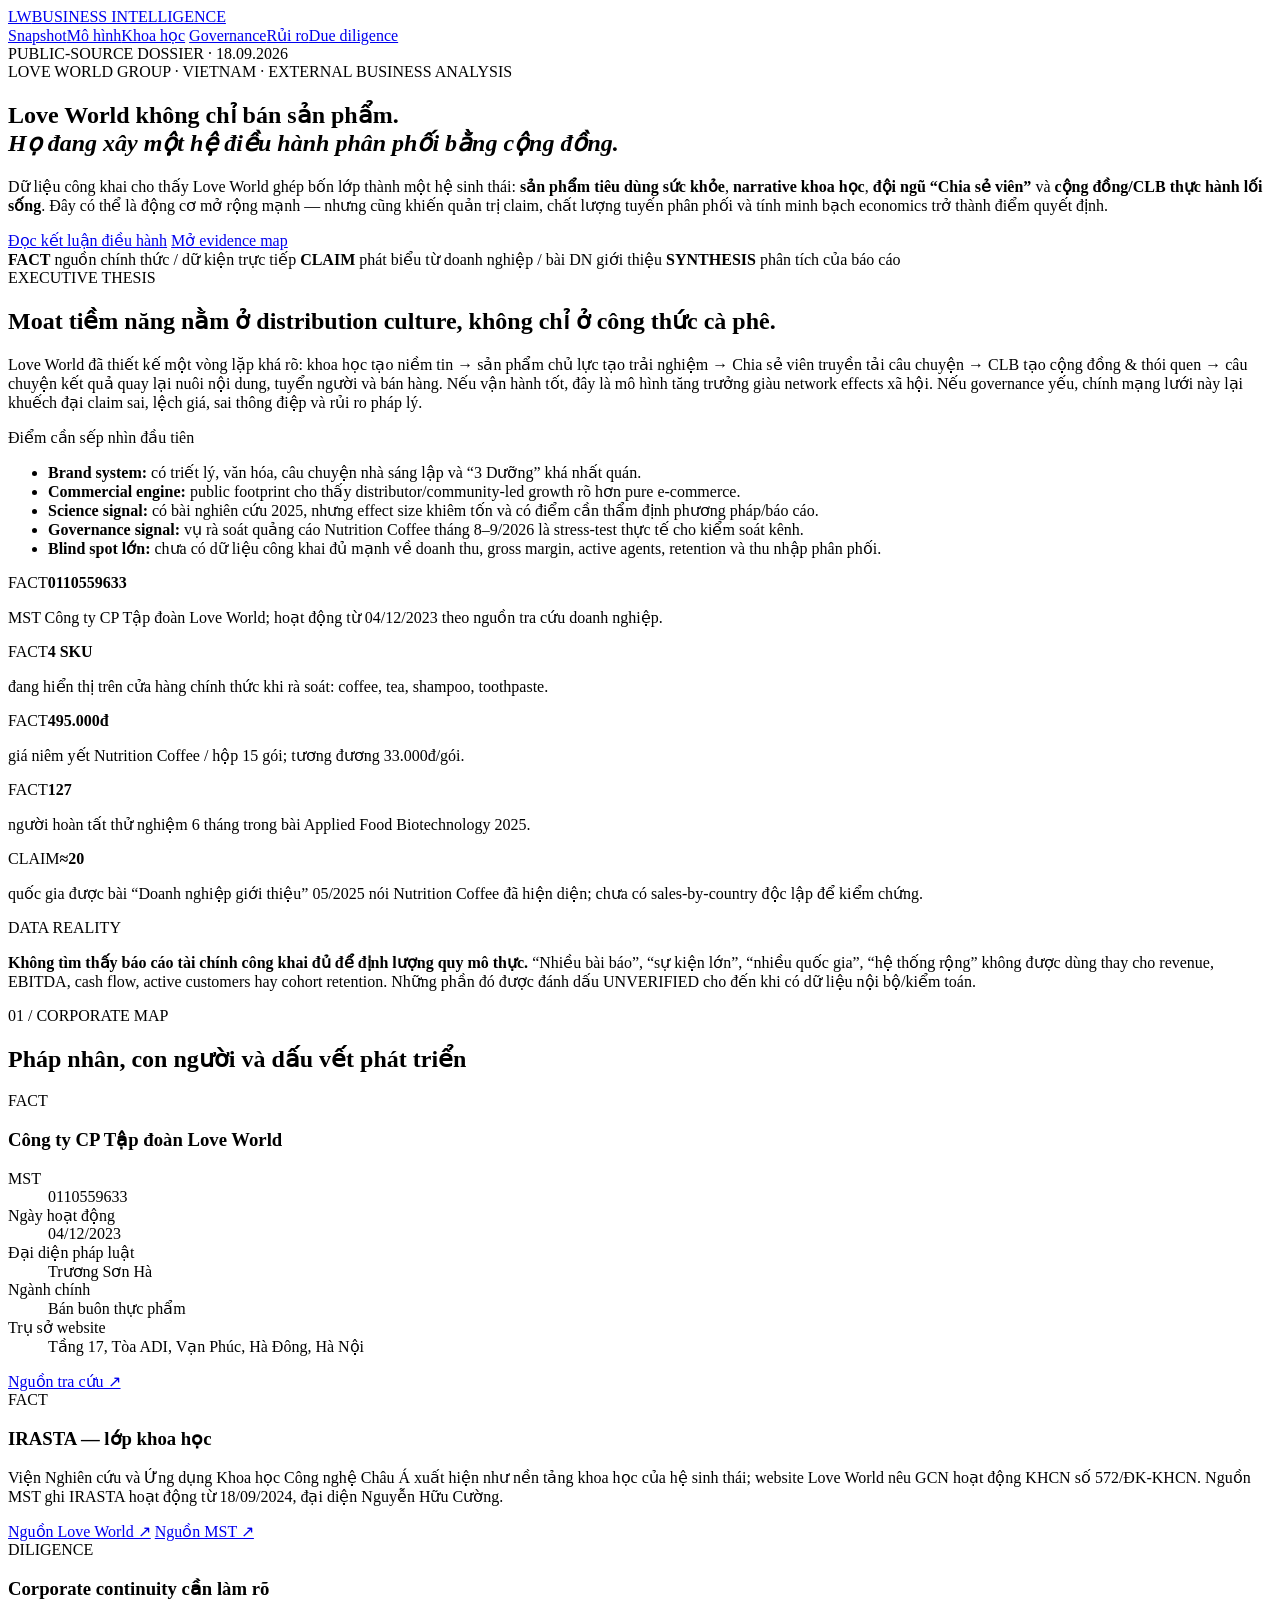
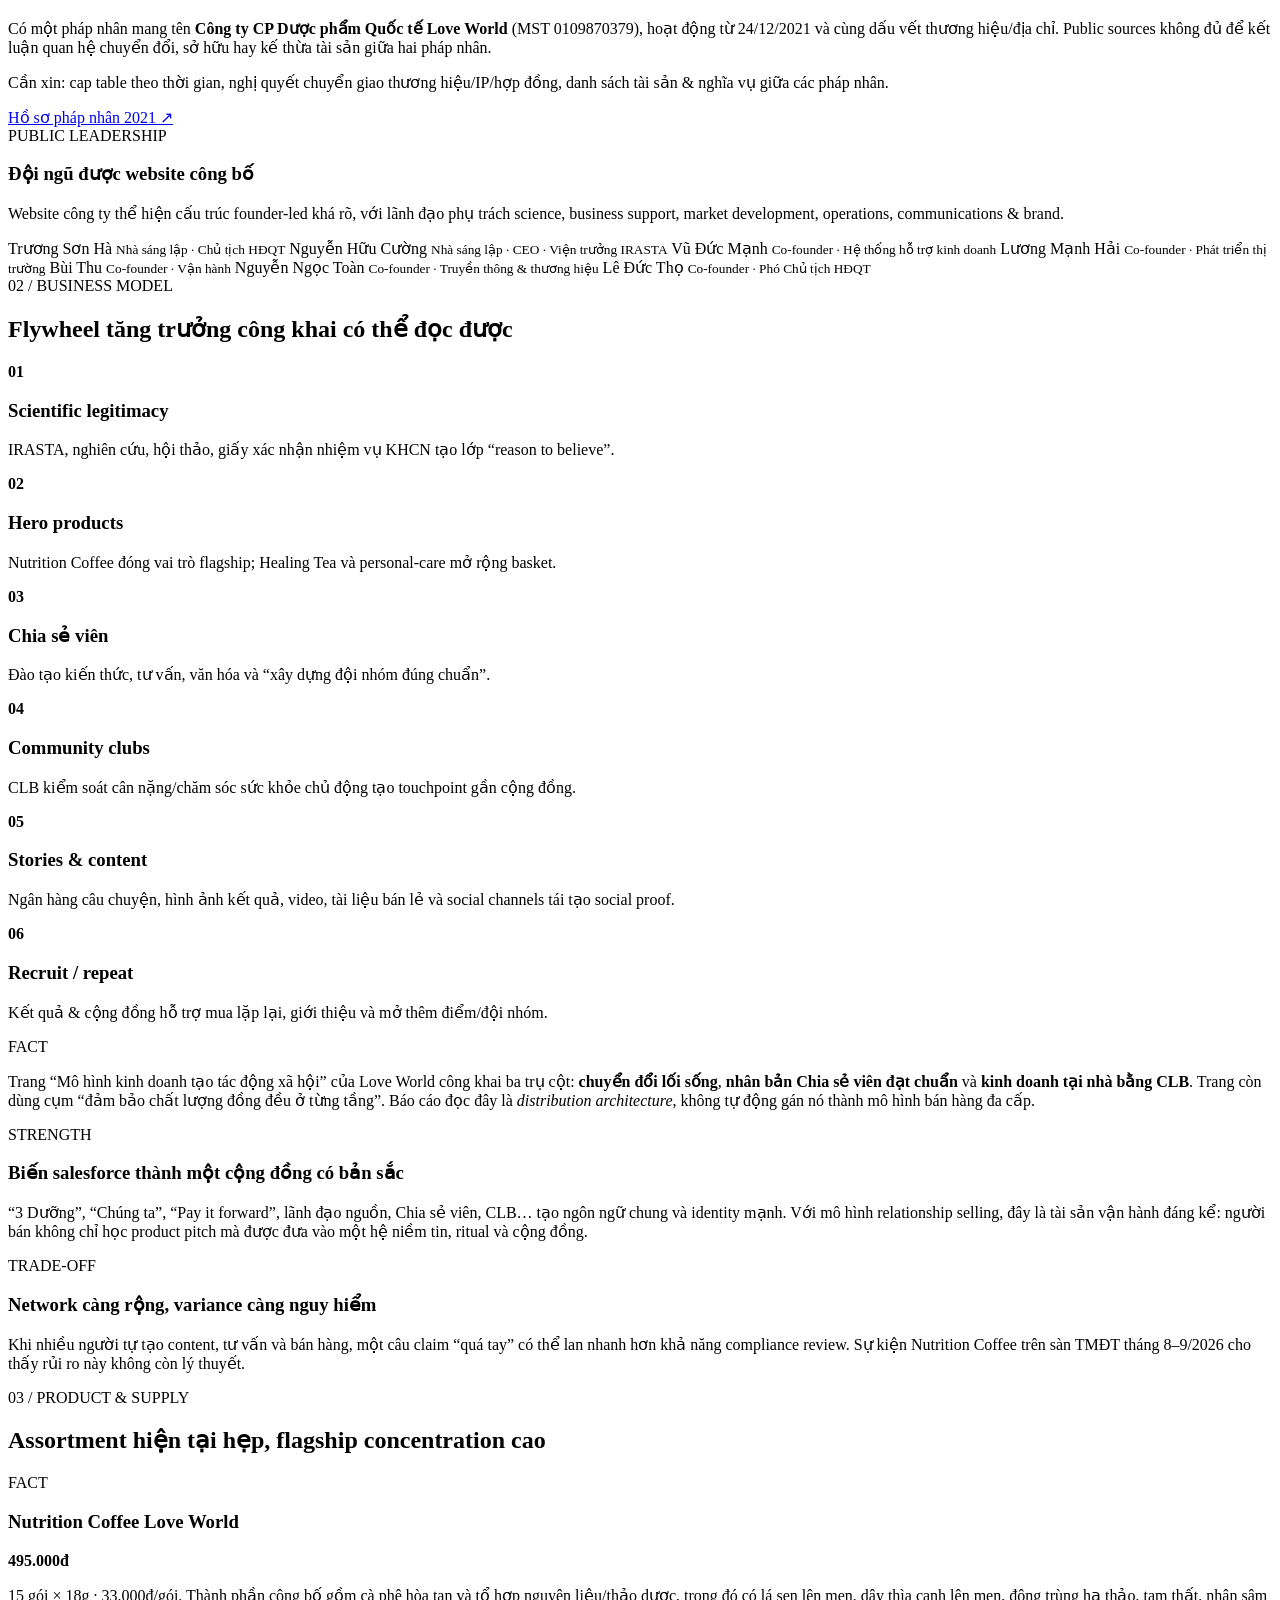
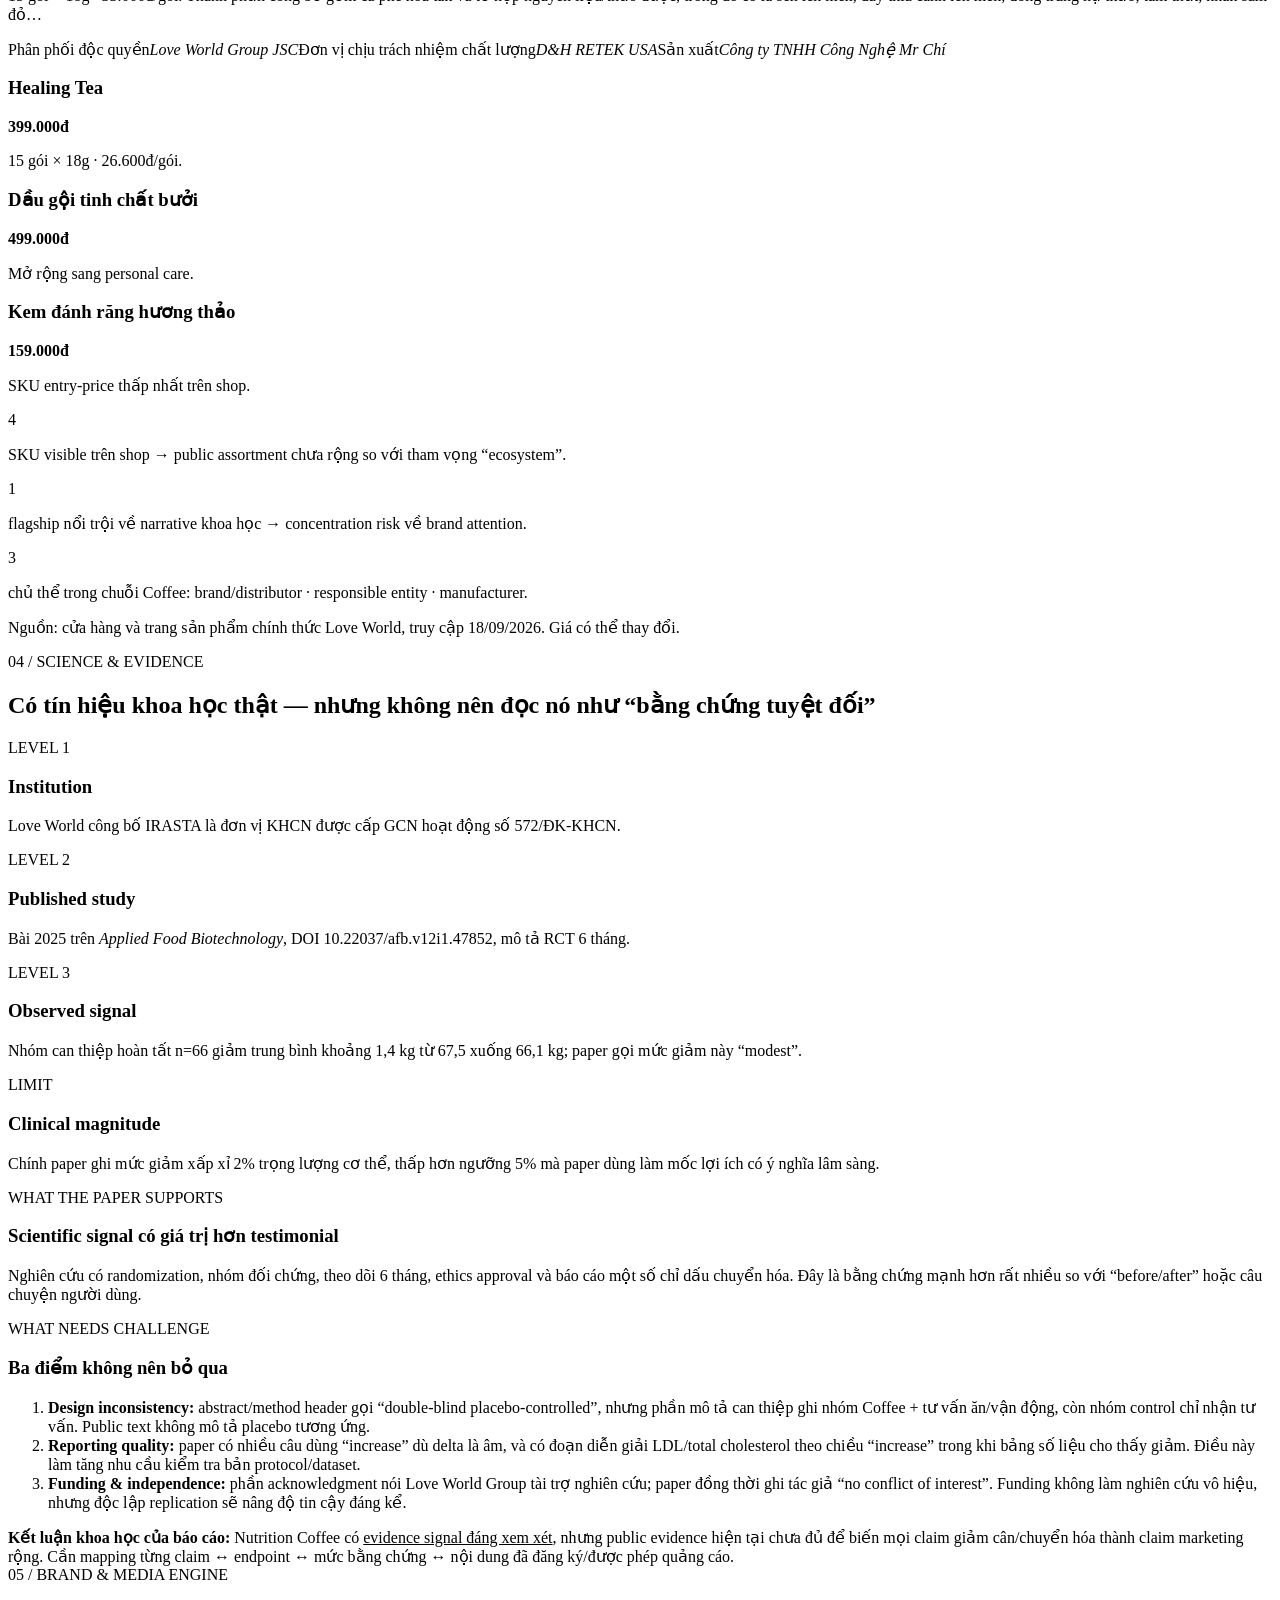
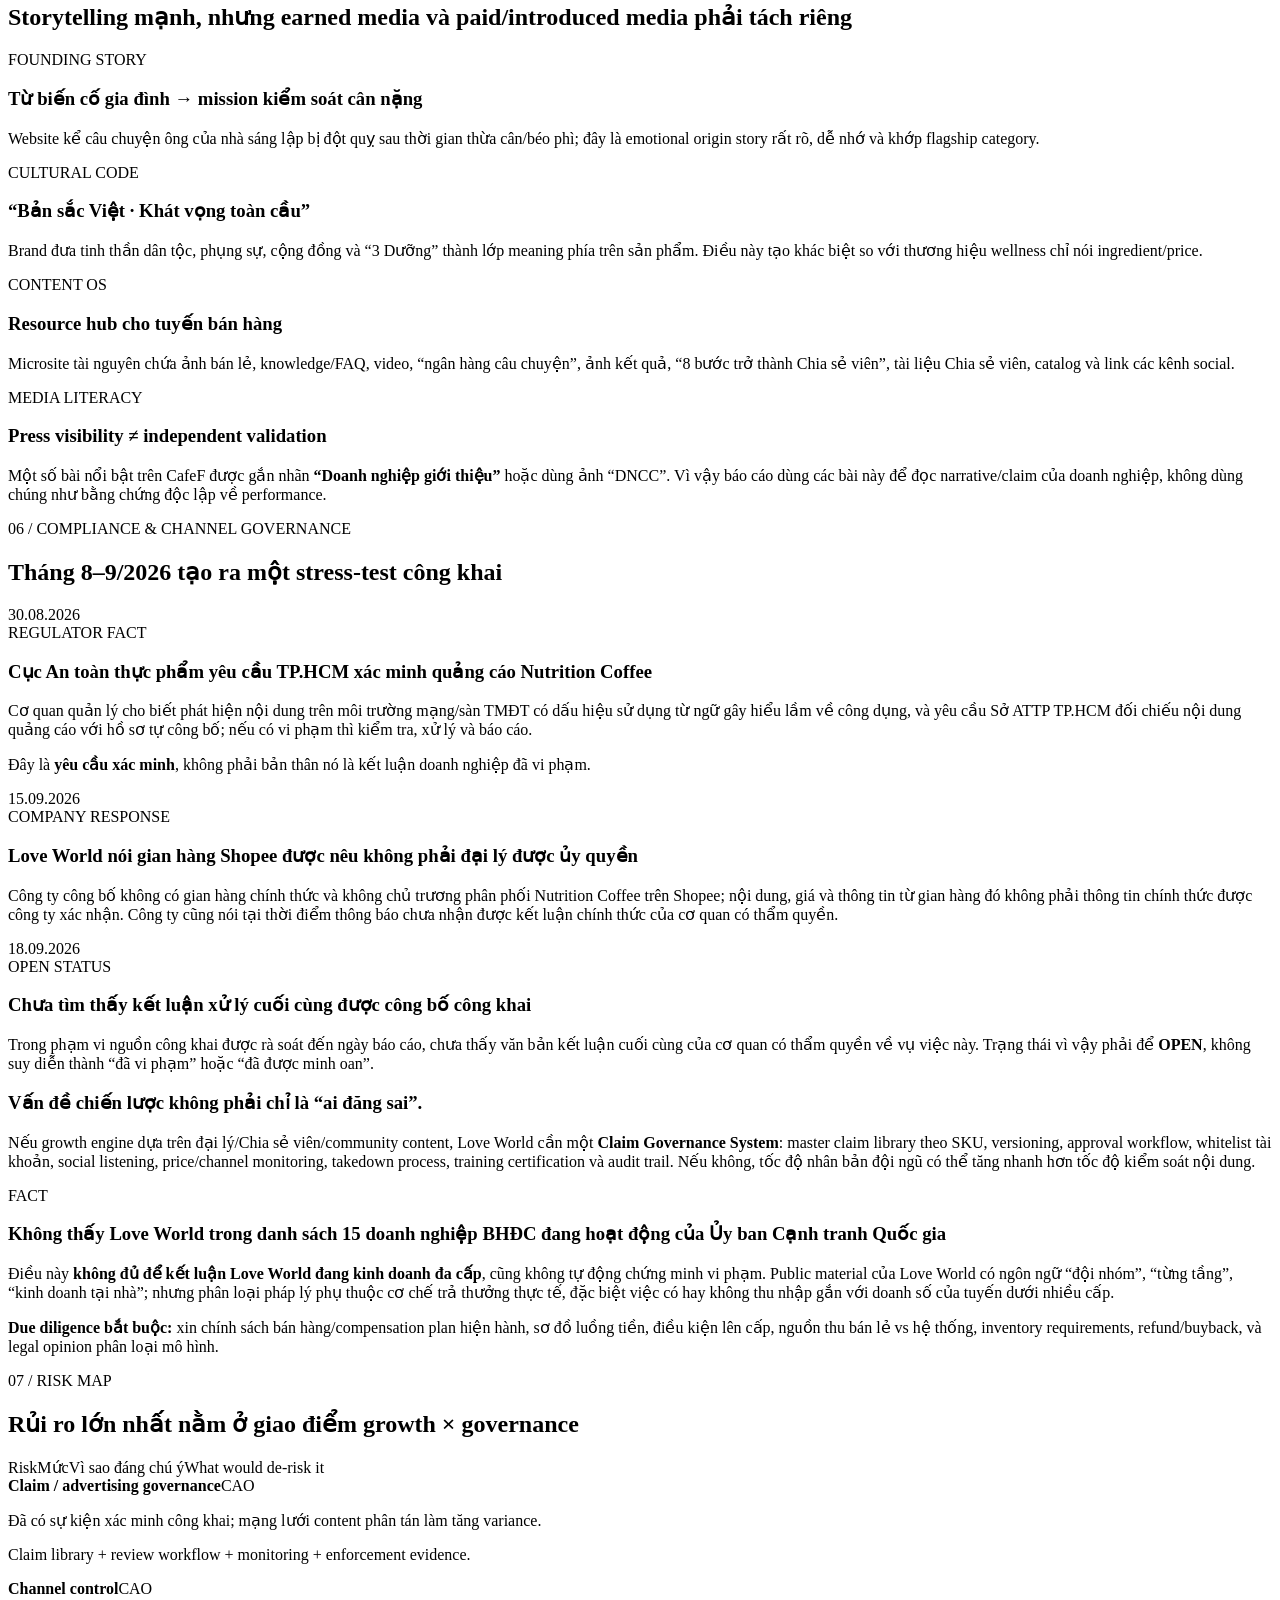
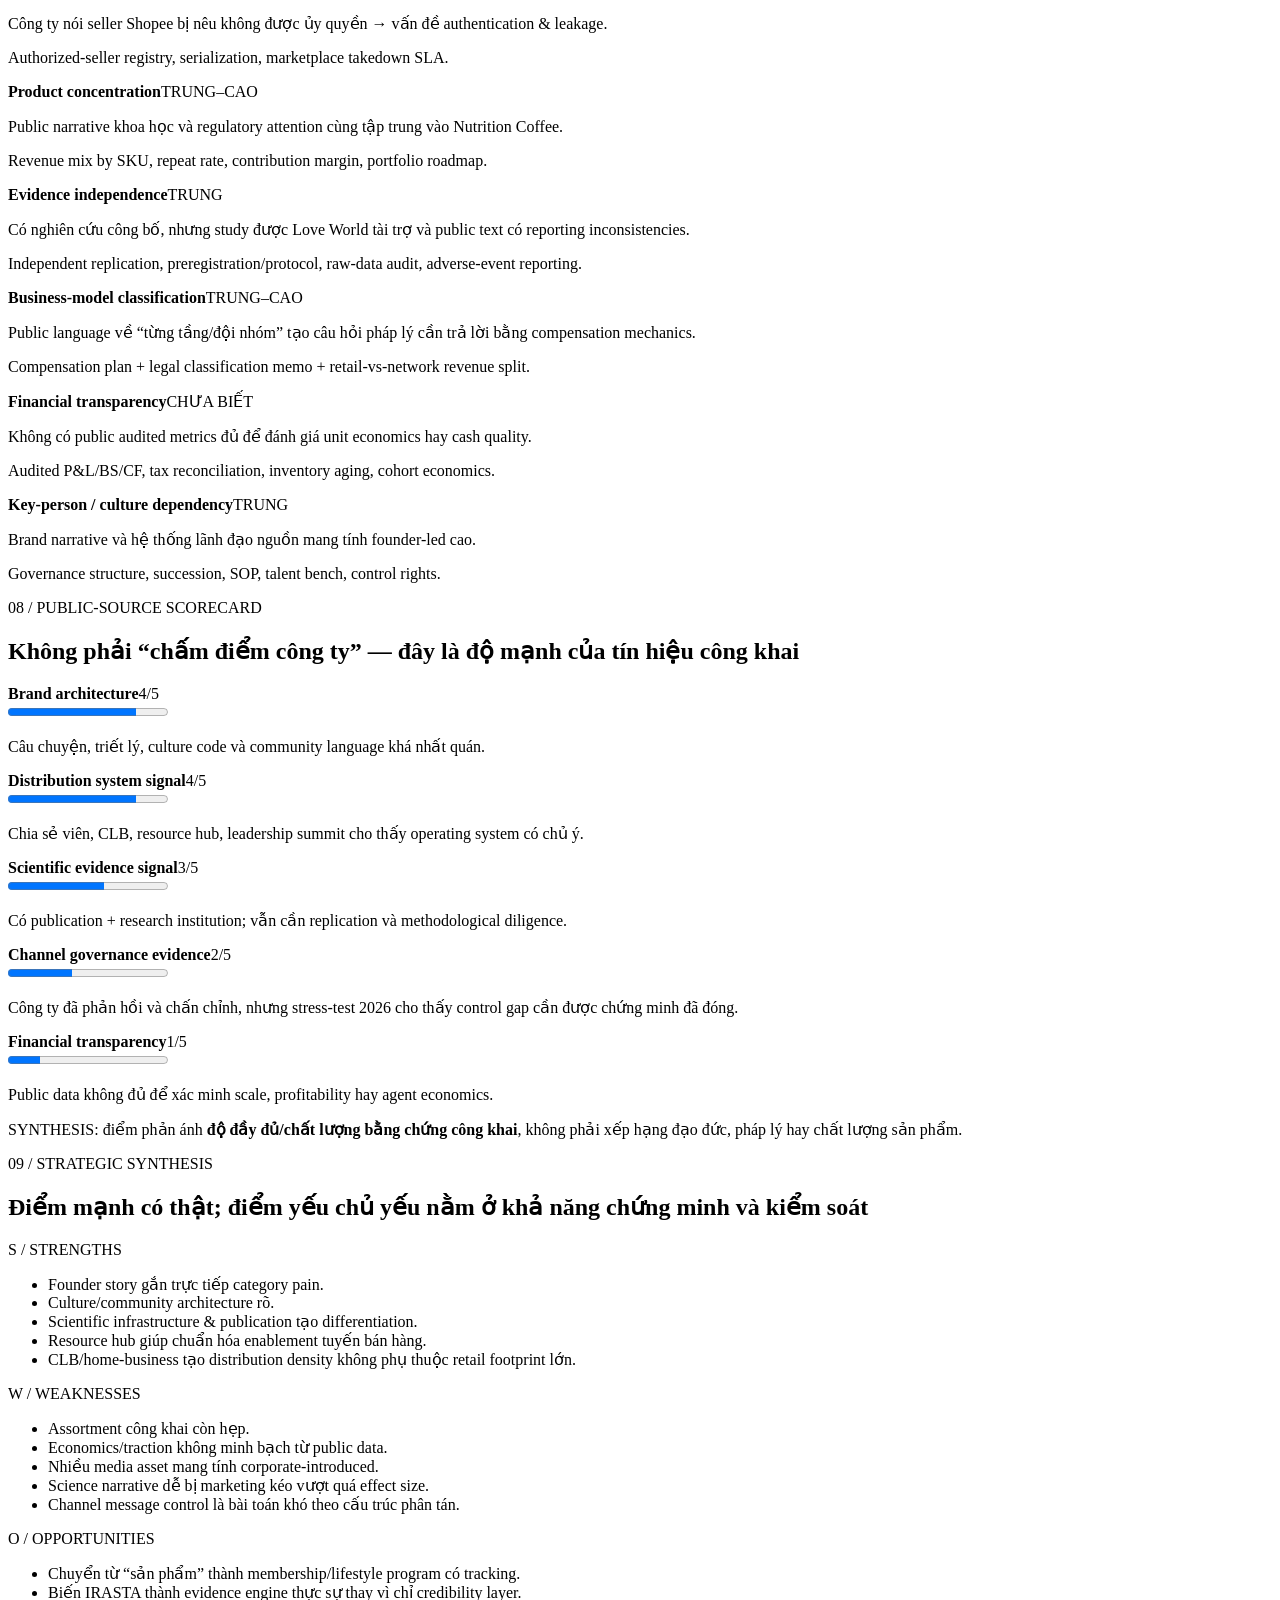
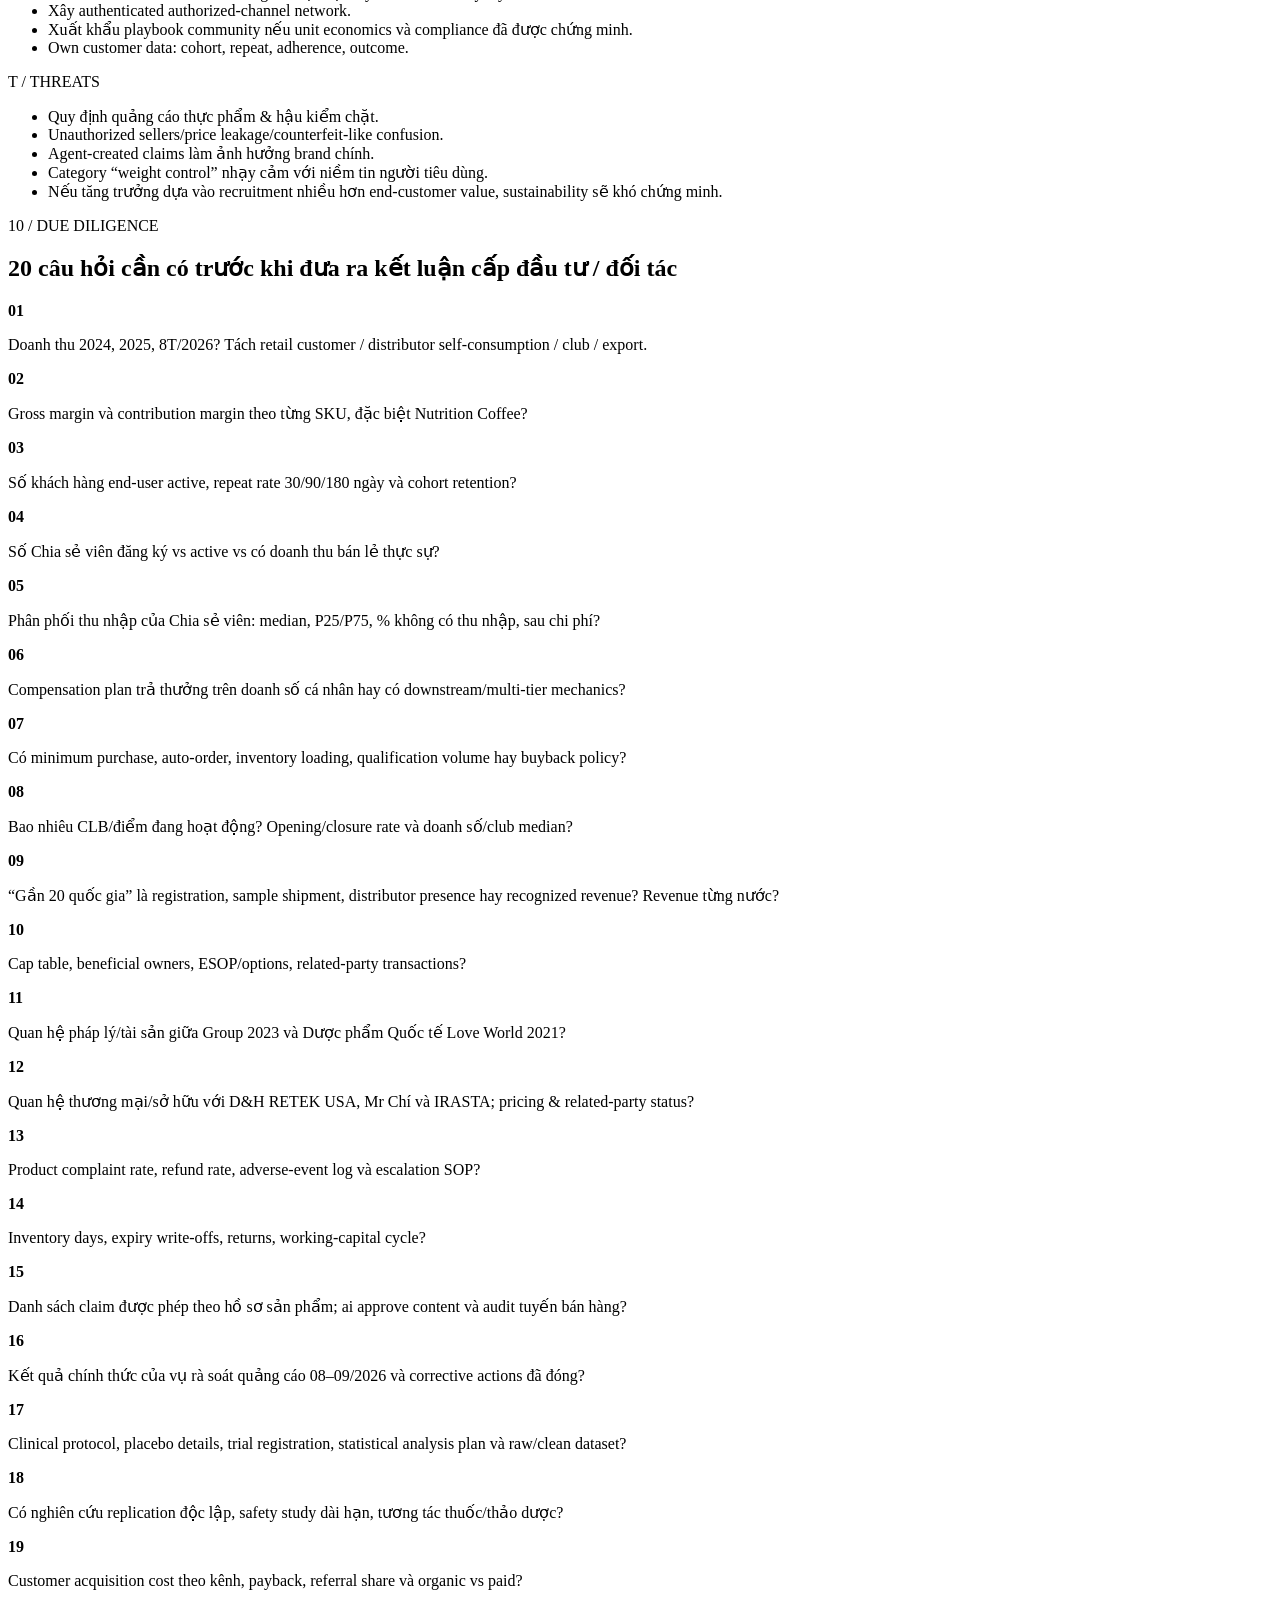
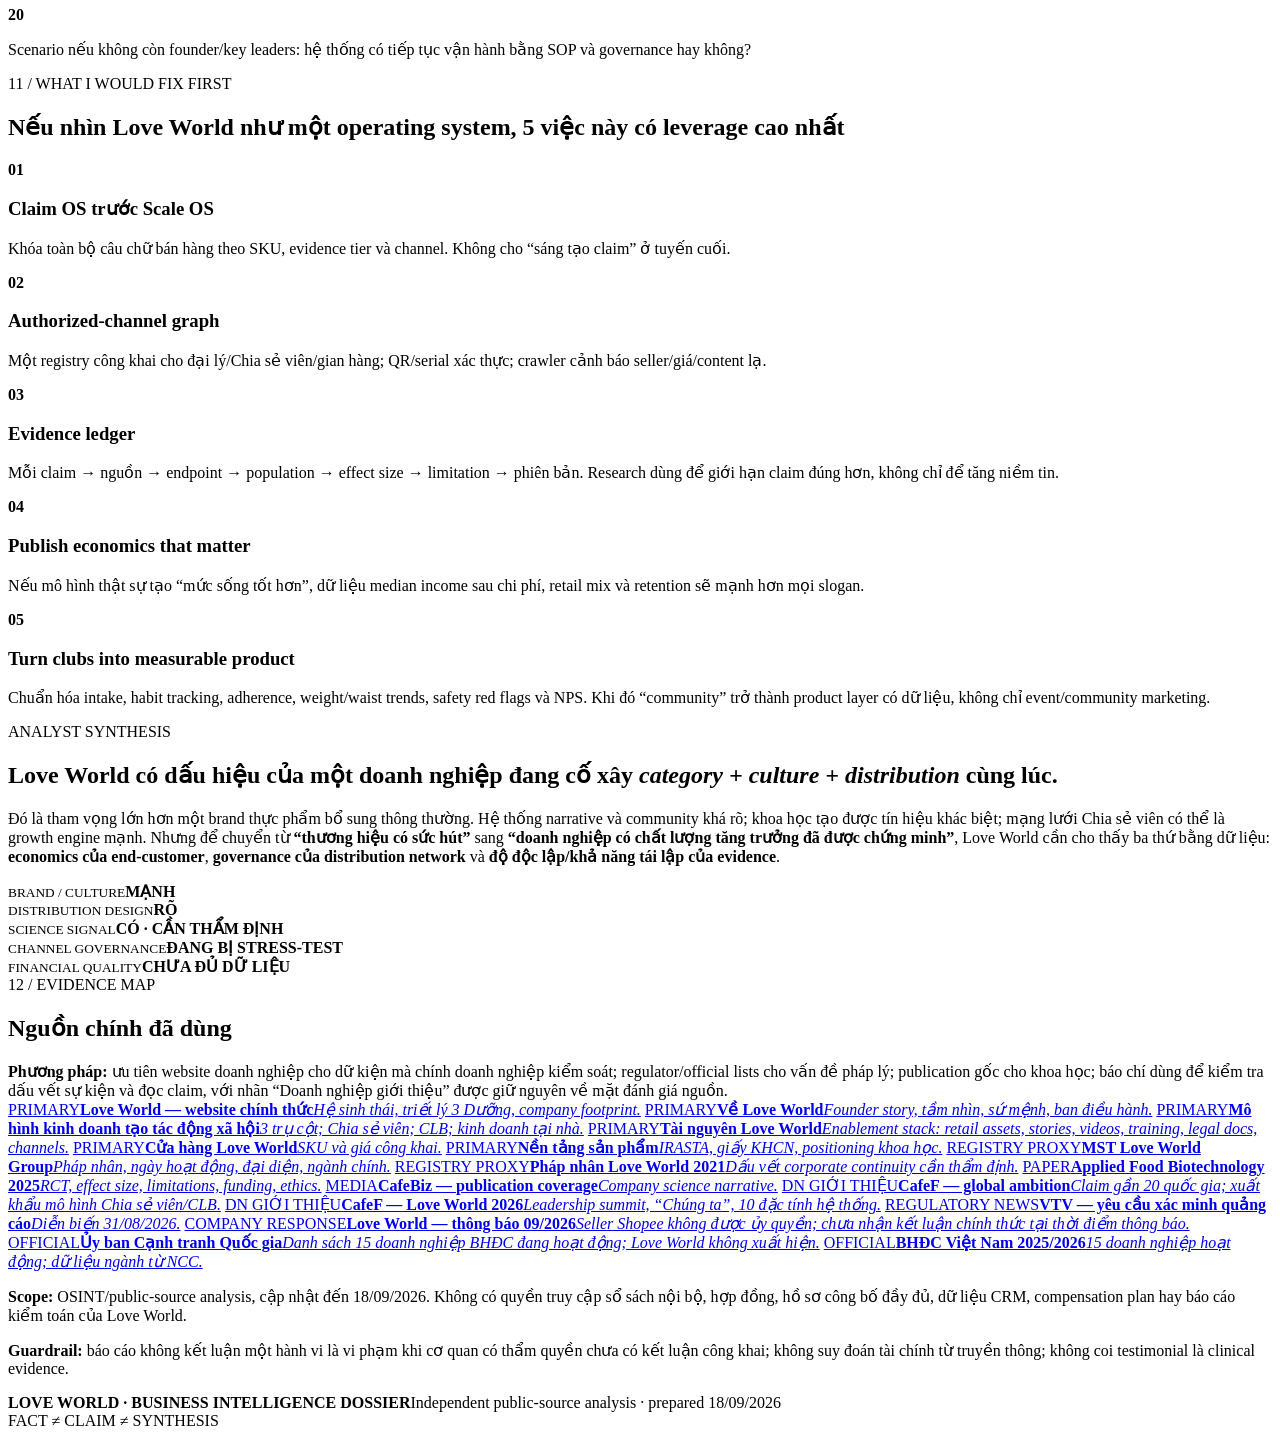
==== loveworld-business-analysis-2026/index.html @ 7a91dfe2 "Add Love World business intelligence landing report" ====
<!doctype html>
<html lang="vi">
<head>
  <meta charset="utf-8">
  <meta name="viewport" content="width=device-width,initial-scale=1">
  <title>Love World — Business Intelligence Dossier 2026</title>
  <meta name="description" content="Báo cáo phân tích doanh nghiệp Love World: pháp nhân, sản phẩm, mô hình kinh doanh, khoa học, phân phối, truyền thông, compliance, rủi ro và câu hỏi due diligence.">
  <meta property="og:title" content="Love World — Business Intelligence Dossier 2026">
  <meta property="og:description" content="Independent public-source business analysis · 18/09/2026">
  <link rel="stylesheet" href="styles.css">
</head>
<body>
<div class="progress" id="progress"></div>
<header class="topbar">
  <a class="brand" href="#top"><span class="brandmark">LW</span><span>BUSINESS INTELLIGENCE</span></a>
  <nav>
    <a href="#snapshot">Snapshot</a><a href="#model">Mô hình</a><a href="#science">Khoa học</a>
    <a href="#governance">Governance</a><a href="#risks">Rủi ro</a><a href="#diligence">Due diligence</a>
  </nav>
  <span class="stamp">PUBLIC-SOURCE DOSSIER · 18.09.2026</span>
</header>

<main id="top">
<section class="hero">
  <div class="eyebrow">LOVE WORLD GROUP · VIETNAM · EXTERNAL BUSINESS ANALYSIS</div>
  <h1>Love World không chỉ bán sản phẩm.<br><em>Họ đang xây một hệ điều hành phân phối bằng cộng đồng.</em></h1>
  <p class="lead">Dữ liệu công khai cho thấy Love World ghép bốn lớp thành một hệ sinh thái: <b>sản phẩm tiêu dùng sức khỏe</b>, <b>narrative khoa học</b>, <b>đội ngũ “Chia sẻ viên”</b> và <b>cộng đồng/CLB thực hành lối sống</b>. Đây có thể là động cơ mở rộng mạnh — nhưng cũng khiến quản trị claim, chất lượng tuyến phân phối và tính minh bạch economics trở thành điểm quyết định.</p>
  <div class="hero-actions">
    <a class="btn primary" href="#thesis">Đọc kết luận điều hành</a>
    <a class="btn" href="#sources">Mở evidence map</a>
  </div>
  <div class="legend">
    <span><i class="dot direct"></i><b>FACT</b> nguồn chính thức / dữ kiện trực tiếp</span>
    <span><i class="dot claim"></i><b>CLAIM</b> phát biểu từ doanh nghiệp / bài DN giới thiệu</span>
    <span><i class="dot synth"></i><b>SYNTHESIS</b> phân tích của báo cáo</span>
  </div>
</section>

<section class="exec" id="thesis">
  <div class="exec-kicker">EXECUTIVE THESIS</div>
  <div class="exec-grid">
    <article class="exec-main">
      <h2>Moat tiềm năng nằm ở <span>distribution culture</span>, không chỉ ở công thức cà phê.</h2>
      <p>Love World đã thiết kế một vòng lặp khá rõ: khoa học tạo niềm tin → sản phẩm chủ lực tạo trải nghiệm → Chia sẻ viên truyền tải câu chuyện → CLB tạo cộng đồng & thói quen → câu chuyện kết quả quay lại nuôi nội dung, tuyển người và bán hàng. Nếu vận hành tốt, đây là mô hình tăng trưởng giàu network effects xã hội. Nếu governance yếu, chính mạng lưới này lại khuếch đại claim sai, lệch giá, sai thông điệp và rủi ro pháp lý.</p>
    </article>
    <article class="exec-side">
      <span class="label">Điểm cần sếp nhìn đầu tiên</span>
      <ul>
        <li><b>Brand system:</b> có triết lý, văn hóa, câu chuyện nhà sáng lập và “3 Dưỡng” khá nhất quán.</li>
        <li><b>Commercial engine:</b> public footprint cho thấy distributor/community-led growth rõ hơn pure e-commerce.</li>
        <li><b>Science signal:</b> có bài nghiên cứu 2025, nhưng effect size khiêm tốn và có điểm cần thẩm định phương pháp/báo cáo.</li>
        <li><b>Governance signal:</b> vụ rà soát quảng cáo Nutrition Coffee tháng 8–9/2026 là stress-test thực tế cho kiểm soát kênh.</li>
        <li><b>Blind spot lớn:</b> chưa có dữ liệu công khai đủ mạnh về doanh thu, gross margin, active agents, retention và thu nhập phân phối.</li>
      </ul>
    </article>
  </div>
</section>

<section class="numbers" id="snapshot">
  <article><span class="pill direct">FACT</span><b>0110559633</b><p>MST Công ty CP Tập đoàn Love World; hoạt động từ 04/12/2023 theo nguồn tra cứu doanh nghiệp.</p></article>
  <article><span class="pill direct">FACT</span><b>4 SKU</b><p>đang hiển thị trên cửa hàng chính thức khi rà soát: coffee, tea, shampoo, toothpaste.</p></article>
  <article><span class="pill direct">FACT</span><b>495.000đ</b><p>giá niêm yết Nutrition Coffee / hộp 15 gói; tương đương 33.000đ/gói.</p></article>
  <article><span class="pill direct">FACT</span><b>127</b><p>người hoàn tất thử nghiệm 6 tháng trong bài Applied Food Biotechnology 2025.</p></article>
  <article><span class="pill claim">CLAIM</span><b>≈20</b><p>quốc gia được bài “Doanh nghiệp giới thiệu” 05/2025 nói Nutrition Coffee đã hiện diện; chưa có sales-by-country độc lập để kiểm chứng.</p></article>
</section>

<section class="truth">
  <div>DATA REALITY</div>
  <p><b>Không tìm thấy báo cáo tài chính công khai đủ để định lượng quy mô thực.</b> “Nhiều bài báo”, “sự kiện lớn”, “nhiều quốc gia”, “hệ thống rộng” không được dùng thay cho revenue, EBITDA, cash flow, active customers hay cohort retention. Những phần đó được đánh dấu <span class="pill unknown">UNVERIFIED</span> cho đến khi có dữ liệu nội bộ/kiểm toán.</p>
</section>

<section class="section">
  <div class="section-head"><span>01 / CORPORATE MAP</span><h2>Pháp nhân, con người và dấu vết phát triển</h2></div>
  <div class="corp-grid">
    <article class="profile-card">
      <span class="pill direct">FACT</span>
      <h3>Công ty CP Tập đoàn Love World</h3>
      <dl>
        <div><dt>MST</dt><dd>0110559633</dd></div>
        <div><dt>Ngày hoạt động</dt><dd>04/12/2023</dd></div>
        <div><dt>Đại diện pháp luật</dt><dd>Trương Sơn Hà</dd></div>
        <div><dt>Ngành chính</dt><dd>Bán buôn thực phẩm</dd></div>
        <div><dt>Trụ sở website</dt><dd>Tầng 17, Tòa ADI, Vạn Phúc, Hà Đông, Hà Nội</dd></div>
      </dl>
      <a class="source-link" target="_blank" href="https://masothue.com/0110559633-cong-ty-co-phan-tap-doan-love-world">Nguồn tra cứu ↗</a>
    </article>
    <article class="profile-card">
      <span class="pill direct">FACT</span>
      <h3>IRASTA — lớp khoa học</h3>
      <p>Viện Nghiên cứu và Ứng dụng Khoa học Công nghệ Châu Á xuất hiện như nền tảng khoa học của hệ sinh thái; website Love World nêu GCN hoạt động KHCN số 572/ĐK-KHCN. Nguồn MST ghi IRASTA hoạt động từ 18/09/2024, đại diện Nguyễn Hữu Cường.</p>
      <a class="source-link" target="_blank" href="https://thegioiyeuthuong.vn/nen-tang-san-pham-hang-dau-the-gioi-den-tu-viet-nam/">Nguồn Love World ↗</a>
      <a class="source-link" target="_blank" href="https://masothue.com/0318674603-vien-nghien-cuu-va-ung-dung-khoa-hoc-cong-nghe-chau-a">Nguồn MST ↗</a>
    </article>
    <article class="profile-card warning">
      <span class="pill synth">DILIGENCE</span>
      <h3>Corporate continuity cần làm rõ</h3>
      <p>Có một pháp nhân mang tên <b>Công ty CP Dược phẩm Quốc tế Love World</b> (MST 0109870379), hoạt động từ 24/12/2021 và cùng dấu vết thương hiệu/địa chỉ. Public sources không đủ để kết luận quan hệ chuyển đổi, sở hữu hay kế thừa tài sản giữa hai pháp nhân.</p>
      <p class="small">Cần xin: cap table theo thời gian, nghị quyết chuyển giao thương hiệu/IP/hợp đồng, danh sách tài sản & nghĩa vụ giữa các pháp nhân.</p>
      <a class="source-link" target="_blank" href="https://thuvienphapluat.vn/ma-so-thue/cong-ty-co-phan-duoc-pham-quoc-te-love-world-mst-0109870379.html">Hồ sơ pháp nhân 2021 ↗</a>
    </article>
  </div>

  <div class="leaders">
    <div class="leaders-copy"><span class="label">PUBLIC LEADERSHIP</span><h3>Đội ngũ được website công bố</h3><p>Website công ty thể hiện cấu trúc founder-led khá rõ, với lãnh đạo phụ trách science, business support, market development, operations, communications & brand.</p></div>
    <div class="leader-list">
      <span>Trương Sơn Hà <small>Nhà sáng lập · Chủ tịch HĐQT</small></span>
      <span>Nguyễn Hữu Cường <small>Nhà sáng lập · CEO · Viện trưởng IRASTA</small></span>
      <span>Vũ Đức Mạnh <small>Co-founder · Hệ thống hỗ trợ kinh doanh</small></span>
      <span>Lương Mạnh Hải <small>Co-founder · Phát triển thị trường</small></span>
      <span>Bùi Thu <small>Co-founder · Vận hành</small></span>
      <span>Nguyễn Ngọc Toàn <small>Co-founder · Truyền thông & thương hiệu</small></span>
      <span>Lê Đức Thọ <small>Co-founder · Phó Chủ tịch HĐQT</small></span>
    </div>
  </div>
</section>

<section class="section" id="model">
  <div class="section-head"><span>02 / BUSINESS MODEL</span><h2>Flywheel tăng trưởng công khai có thể đọc được</h2></div>
  <div class="flywheel">
    <article><b>01</b><h3>Scientific legitimacy</h3><p>IRASTA, nghiên cứu, hội thảo, giấy xác nhận nhiệm vụ KHCN tạo lớp “reason to believe”.</p></article>
    <article><b>02</b><h3>Hero products</h3><p>Nutrition Coffee đóng vai trò flagship; Healing Tea và personal-care mở rộng basket.</p></article>
    <article><b>03</b><h3>Chia sẻ viên</h3><p>Đào tạo kiến thức, tư vấn, văn hóa và “xây dựng đội nhóm đúng chuẩn”.</p></article>
    <article><b>04</b><h3>Community clubs</h3><p>CLB kiểm soát cân nặng/chăm sóc sức khỏe chủ động tạo touchpoint gần cộng đồng.</p></article>
    <article><b>05</b><h3>Stories & content</h3><p>Ngân hàng câu chuyện, hình ảnh kết quả, video, tài liệu bán lẻ và social channels tái tạo social proof.</p></article>
    <article><b>06</b><h3>Recruit / repeat</h3><p>Kết quả & cộng đồng hỗ trợ mua lặp lại, giới thiệu và mở thêm điểm/đội nhóm.</p></article>
  </div>
  <div class="model-note">
    <span class="pill direct">FACT</span>
    <p>Trang “Mô hình kinh doanh tạo tác động xã hội” của Love World công khai ba trụ cột: <b>chuyển đổi lối sống</b>, <b>nhân bản Chia sẻ viên đạt chuẩn</b> và <b>kinh doanh tại nhà bằng CLB</b>. Trang còn dùng cụm “đảm bảo chất lượng đồng đều ở từng tầng”. Báo cáo đọc đây là <i>distribution architecture</i>, không tự động gán nó thành mô hình bán hàng đa cấp.</p>
  </div>

  <div class="two-col">
    <article>
      <span class="label">STRENGTH</span>
      <h3>Biến salesforce thành một cộng đồng có bản sắc</h3>
      <p>“3 Dưỡng”, “Chúng ta”, “Pay it forward”, lãnh đạo nguồn, Chia sẻ viên, CLB… tạo ngôn ngữ chung và identity mạnh. Với mô hình relationship selling, đây là tài sản vận hành đáng kể: người bán không chỉ học product pitch mà được đưa vào một hệ niềm tin, ritual và cộng đồng.</p>
    </article>
    <article>
      <span class="label red">TRADE-OFF</span>
      <h3>Network càng rộng, variance càng nguy hiểm</h3>
      <p>Khi nhiều người tự tạo content, tư vấn và bán hàng, một câu claim “quá tay” có thể lan nhanh hơn khả năng compliance review. Sự kiện Nutrition Coffee trên sàn TMĐT tháng 8–9/2026 cho thấy rủi ro này không còn lý thuyết.</p>
    </article>
  </div>
</section>

<section class="section products">
  <div class="section-head"><span>03 / PRODUCT & SUPPLY</span><h2>Assortment hiện tại hẹp, flagship concentration cao</h2></div>
  <div class="product-grid">
    <article class="hero-product"><span class="pill direct">FACT</span><h3>Nutrition Coffee Love World</h3><b class="price">495.000đ</b><p>15 gói × 18g · 33.000đ/gói. Thành phần công bố gồm cà phê hòa tan và tổ hợp nguyên liệu/thảo dược, trong đó có lá sen lên men, dây thìa canh lên men, đông trùng hạ thảo, tam thất, nhân sâm đỏ…</p><div class="supply"><span>Phân phối độc quyền<em>Love World Group JSC</em></span><span>Đơn vị chịu trách nhiệm chất lượng<em>D&H RETEK USA</em></span><span>Sản xuất<em>Công ty TNHH Công Nghệ Mr Chí</em></span></div></article>
    <article><h3>Healing Tea</h3><b class="price">399.000đ</b><p>15 gói × 18g · 26.600đ/gói.</p></article>
    <article><h3>Dầu gội tinh chất bưởi</h3><b class="price">499.000đ</b><p>Mở rộng sang personal care.</p></article>
    <article><h3>Kem đánh răng hương thảo</h3><b class="price">159.000đ</b><p>SKU entry-price thấp nhất trên shop.</p></article>
  </div>
  <div class="insight-row">
    <div><span class="num">4</span><p>SKU visible trên shop → public assortment chưa rộng so với tham vọng “ecosystem”.</p></div>
    <div><span class="num">1</span><p>flagship nổi trội về narrative khoa học → concentration risk về brand attention.</p></div>
    <div><span class="num">3</span><p>chủ thể trong chuỗi Coffee: brand/distributor · responsible entity · manufacturer.</p></div>
  </div>
  <p class="caption">Nguồn: cửa hàng và trang sản phẩm chính thức Love World, truy cập 18/09/2026. Giá có thể thay đổi.</p>
</section>

<section class="section" id="science">
  <div class="section-head"><span>04 / SCIENCE & EVIDENCE</span><h2>Có tín hiệu khoa học thật — nhưng không nên đọc nó như “bằng chứng tuyệt đối”</h2></div>
  <div class="evidence-ladder">
    <article><span>LEVEL 1</span><h3>Institution</h3><p>Love World công bố IRASTA là đơn vị KHCN được cấp GCN hoạt động số 572/ĐK-KHCN.</p></article>
    <article><span>LEVEL 2</span><h3>Published study</h3><p>Bài 2025 trên <i>Applied Food Biotechnology</i>, DOI 10.22037/afb.v12i1.47852, mô tả RCT 6 tháng.</p></article>
    <article><span>LEVEL 3</span><h3>Observed signal</h3><p>Nhóm can thiệp hoàn tất n=66 giảm trung bình khoảng 1,4 kg từ 67,5 xuống 66,1 kg; paper gọi mức giảm này “modest”.</p></article>
    <article class="limit"><span>LIMIT</span><h3>Clinical magnitude</h3><p>Chính paper ghi mức giảm xấp xỉ 2% trọng lượng cơ thể, thấp hơn ngưỡng 5% mà paper dùng làm mốc lợi ích có ý nghĩa lâm sàng.</p></article>
  </div>

  <div class="science-audit">
    <div>
      <span class="label">WHAT THE PAPER SUPPORTS</span>
      <h3>Scientific signal có giá trị hơn testimonial</h3>
      <p>Nghiên cứu có randomization, nhóm đối chứng, theo dõi 6 tháng, ethics approval và báo cáo một số chỉ dấu chuyển hóa. Đây là bằng chứng mạnh hơn rất nhiều so với “before/after” hoặc câu chuyện người dùng.</p>
    </div>
    <div>
      <span class="label red">WHAT NEEDS CHALLENGE</span>
      <h3>Ba điểm không nên bỏ qua</h3>
      <ol>
        <li><b>Design inconsistency:</b> abstract/method header gọi “double-blind placebo-controlled”, nhưng phần mô tả can thiệp ghi nhóm Coffee + tư vấn ăn/vận động, còn nhóm control chỉ nhận tư vấn. Public text không mô tả placebo tương ứng.</li>
        <li><b>Reporting quality:</b> paper có nhiều câu dùng “increase” dù delta là âm, và có đoạn diễn giải LDL/total cholesterol theo chiều “increase” trong khi bảng số liệu cho thấy giảm. Điều này làm tăng nhu cầu kiểm tra bản protocol/dataset.</li>
        <li><b>Funding & independence:</b> phần acknowledgment nói Love World Group tài trợ nghiên cứu; paper đồng thời ghi tác giả “no conflict of interest”. Funding không làm nghiên cứu vô hiệu, nhưng độc lập replication sẽ nâng độ tin cậy đáng kể.</li>
      </ol>
    </div>
  </div>
  <div class="science-callout"><b>Kết luận khoa học của báo cáo:</b> Nutrition Coffee có <u>evidence signal đáng xem xét</u>, nhưng public evidence hiện tại chưa đủ để biến mọi claim giảm cân/chuyển hóa thành claim marketing rộng. Cần mapping từng claim ↔ endpoint ↔ mức bằng chứng ↔ nội dung đã đăng ký/được phép quảng cáo.</div>
</section>

<section class="section media">
  <div class="section-head"><span>05 / BRAND & MEDIA ENGINE</span><h2>Storytelling mạnh, nhưng earned media và paid/introduced media phải tách riêng</h2></div>
  <div class="media-grid">
    <article><span class="label">FOUNDING STORY</span><h3>Từ biến cố gia đình → mission kiểm soát cân nặng</h3><p>Website kể câu chuyện ông của nhà sáng lập bị đột quỵ sau thời gian thừa cân/béo phì; đây là emotional origin story rất rõ, dễ nhớ và khớp flagship category.</p></article>
    <article><span class="label">CULTURAL CODE</span><h3>“Bản sắc Việt · Khát vọng toàn cầu”</h3><p>Brand đưa tinh thần dân tộc, phụng sự, cộng đồng và “3 Dưỡng” thành lớp meaning phía trên sản phẩm. Điều này tạo khác biệt so với thương hiệu wellness chỉ nói ingredient/price.</p></article>
    <article><span class="label">CONTENT OS</span><h3>Resource hub cho tuyến bán hàng</h3><p>Microsite tài nguyên chứa ảnh bán lẻ, knowledge/FAQ, video, “ngân hàng câu chuyện”, ảnh kết quả, “8 bước trở thành Chia sẻ viên”, tài liệu Chia sẻ viên, catalog và link các kênh social.</p></article>
    <article class="warning"><span class="label red">MEDIA LITERACY</span><h3>Press visibility ≠ independent validation</h3><p>Một số bài nổi bật trên CafeF được gắn nhãn <b>“Doanh nghiệp giới thiệu”</b> hoặc dùng ảnh “DNCC”. Vì vậy báo cáo dùng các bài này để đọc narrative/claim của doanh nghiệp, không dùng chúng như bằng chứng độc lập về performance.</p></article>
  </div>
</section>

<section class="section" id="governance">
  <div class="section-head"><span>06 / COMPLIANCE & CHANNEL GOVERNANCE</span><h2>Tháng 8–9/2026 tạo ra một stress-test công khai</h2></div>
  <div class="case">
    <div class="case-date">30.08.2026</div>
    <div class="case-main">
      <span class="pill direct">REGULATOR FACT</span>
      <h3>Cục An toàn thực phẩm yêu cầu TP.HCM xác minh quảng cáo Nutrition Coffee</h3>
      <p>Cơ quan quản lý cho biết phát hiện nội dung trên môi trường mạng/sàn TMĐT có dấu hiệu sử dụng từ ngữ gây hiểu lầm về công dụng, và yêu cầu Sở ATTP TP.HCM đối chiếu nội dung quảng cáo với hồ sơ tự công bố; nếu có vi phạm thì kiểm tra, xử lý và báo cáo.</p>
      <p class="small">Đây là <b>yêu cầu xác minh</b>, không phải bản thân nó là kết luận doanh nghiệp đã vi phạm.</p>
    </div>
  </div>
  <div class="case">
    <div class="case-date">15.09.2026</div>
    <div class="case-main">
      <span class="pill claim">COMPANY RESPONSE</span>
      <h3>Love World nói gian hàng Shopee được nêu không phải đại lý được ủy quyền</h3>
      <p>Công ty công bố không có gian hàng chính thức và không chủ trương phân phối Nutrition Coffee trên Shopee; nội dung, giá và thông tin từ gian hàng đó không phải thông tin chính thức được công ty xác nhận. Công ty cũng nói tại thời điểm thông báo chưa nhận được kết luận chính thức của cơ quan có thẩm quyền.</p>
    </div>
  </div>
  <div class="case unresolved">
    <div class="case-date">18.09.2026</div>
    <div class="case-main">
      <span class="pill unknown">OPEN STATUS</span>
      <h3>Chưa tìm thấy kết luận xử lý cuối cùng được công bố công khai</h3>
      <p>Trong phạm vi nguồn công khai được rà soát đến ngày báo cáo, chưa thấy văn bản kết luận cuối cùng của cơ quan có thẩm quyền về vụ việc này. Trạng thái vì vậy phải để <b>OPEN</b>, không suy diễn thành “đã vi phạm” hoặc “đã được minh oan”.</p>
    </div>
  </div>

  <div class="governance-thesis">
    <h3>Vấn đề chiến lược không phải chỉ là “ai đăng sai”.</h3>
    <p>Nếu growth engine dựa trên đại lý/Chia sẻ viên/community content, Love World cần một <b>Claim Governance System</b>: master claim library theo SKU, versioning, approval workflow, whitelist tài khoản, social listening, price/channel monitoring, takedown process, training certification và audit trail. Nếu không, tốc độ nhân bản đội ngũ có thể tăng nhanh hơn tốc độ kiểm soát nội dung.</p>
  </div>

  <div class="mlm-box">
    <div><span class="pill direct">FACT</span><h3>Không thấy Love World trong danh sách 15 doanh nghiệp BHĐC đang hoạt động của Ủy ban Cạnh tranh Quốc gia</h3></div>
    <p>Điều này <b>không đủ để kết luận Love World đang kinh doanh đa cấp</b>, cũng không tự động chứng minh vi phạm. Public material của Love World có ngôn ngữ “đội nhóm”, “từng tầng”, “kinh doanh tại nhà”; nhưng phân loại pháp lý phụ thuộc cơ chế trả thưởng thực tế, đặc biệt việc có hay không thu nhập gắn với doanh số của tuyến dưới nhiều cấp.</p>
    <p class="small"><b>Due diligence bắt buộc:</b> xin chính sách bán hàng/compensation plan hiện hành, sơ đồ luồng tiền, điều kiện lên cấp, nguồn thu bán lẻ vs hệ thống, inventory requirements, refund/buyback, và legal opinion phân loại mô hình.</p>
  </div>
</section>

<section class="section" id="risks">
  <div class="section-head"><span>07 / RISK MAP</span><h2>Rủi ro lớn nhất nằm ở giao điểm growth × governance</h2></div>
  <div class="risk-table">
    <div class="rt-head"><span>Risk</span><span>Mức</span><span>Vì sao đáng chú ý</span><span>What would de-risk it</span></div>
    <div class="rt-row"><b>Claim / advertising governance</b><span class="risk high">CAO</span><p>Đã có sự kiện xác minh công khai; mạng lưới content phân tán làm tăng variance.</p><p>Claim library + review workflow + monitoring + enforcement evidence.</p></div>
    <div class="rt-row"><b>Channel control</b><span class="risk high">CAO</span><p>Công ty nói seller Shopee bị nêu không được ủy quyền → vấn đề authentication & leakage.</p><p>Authorized-seller registry, serialization, marketplace takedown SLA.</p></div>
    <div class="rt-row"><b>Product concentration</b><span class="risk medhi">TRUNG–CAO</span><p>Public narrative khoa học và regulatory attention cùng tập trung vào Nutrition Coffee.</p><p>Revenue mix by SKU, repeat rate, contribution margin, portfolio roadmap.</p></div>
    <div class="rt-row"><b>Evidence independence</b><span class="risk med">TRUNG</span><p>Có nghiên cứu công bố, nhưng study được Love World tài trợ và public text có reporting inconsistencies.</p><p>Independent replication, preregistration/protocol, raw-data audit, adverse-event reporting.</p></div>
    <div class="rt-row"><b>Business-model classification</b><span class="risk medhi">TRUNG–CAO</span><p>Public language về “từng tầng/đội nhóm” tạo câu hỏi pháp lý cần trả lời bằng compensation mechanics.</p><p>Compensation plan + legal classification memo + retail-vs-network revenue split.</p></div>
    <div class="rt-row"><b>Financial transparency</b><span class="risk unknown">CHƯA BIẾT</span><p>Không có public audited metrics đủ để đánh giá unit economics hay cash quality.</p><p>Audited P&L/BS/CF, tax reconciliation, inventory aging, cohort economics.</p></div>
    <div class="rt-row"><b>Key-person / culture dependency</b><span class="risk med">TRUNG</span><p>Brand narrative và hệ thống lãnh đạo nguồn mang tính founder-led cao.</p><p>Governance structure, succession, SOP, talent bench, control rights.</p></div>
  </div>
</section>

<section class="section scorecard">
  <div class="section-head"><span>08 / PUBLIC-SOURCE SCORECARD</span><h2>Không phải “chấm điểm công ty” — đây là độ mạnh của tín hiệu công khai</h2></div>
  <div class="scores">
    <article><div><b>Brand architecture</b><span>4/5</span></div><progress max="5" value="4"></progress><p>Câu chuyện, triết lý, culture code và community language khá nhất quán.</p></article>
    <article><div><b>Distribution system signal</b><span>4/5</span></div><progress max="5" value="4"></progress><p>Chia sẻ viên, CLB, resource hub, leadership summit cho thấy operating system có chủ ý.</p></article>
    <article><div><b>Scientific evidence signal</b><span>3/5</span></div><progress max="5" value="3"></progress><p>Có publication + research institution; vẫn cần replication và methodological diligence.</p></article>
    <article><div><b>Channel governance evidence</b><span>2/5</span></div><progress max="5" value="2"></progress><p>Công ty đã phản hồi và chấn chỉnh, nhưng stress-test 2026 cho thấy control gap cần được chứng minh đã đóng.</p></article>
    <article><div><b>Financial transparency</b><span>1/5</span></div><progress max="5" value="1"></progress><p>Public data không đủ để xác minh scale, profitability hay agent economics.</p></article>
  </div>
  <p class="caption">SYNTHESIS: điểm phản ánh <b>độ đầy đủ/chất lượng bằng chứng công khai</b>, không phải xếp hạng đạo đức, pháp lý hay chất lượng sản phẩm.</p>
</section>

<section class="section swot">
  <div class="section-head"><span>09 / STRATEGIC SYNTHESIS</span><h2>Điểm mạnh có thật; điểm yếu chủ yếu nằm ở khả năng chứng minh và kiểm soát</h2></div>
  <div class="swot-grid">
    <article><span>S / STRENGTHS</span><ul><li>Founder story gắn trực tiếp category pain.</li><li>Culture/community architecture rõ.</li><li>Scientific infrastructure & publication tạo differentiation.</li><li>Resource hub giúp chuẩn hóa enablement tuyến bán hàng.</li><li>CLB/home-business tạo distribution density không phụ thuộc retail footprint lớn.</li></ul></article>
    <article><span>W / WEAKNESSES</span><ul><li>Assortment công khai còn hẹp.</li><li>Economics/traction không minh bạch từ public data.</li><li>Nhiều media asset mang tính corporate-introduced.</li><li>Science narrative dễ bị marketing kéo vượt quá effect size.</li><li>Channel message control là bài toán khó theo cấu trúc phân tán.</li></ul></article>
    <article><span>O / OPPORTUNITIES</span><ul><li>Chuyển từ “sản phẩm” thành membership/lifestyle program có tracking.</li><li>Biến IRASTA thành evidence engine thực sự thay vì chỉ credibility layer.</li><li>Xây authenticated authorized-channel network.</li><li>Xuất khẩu playbook community nếu unit economics và compliance đã được chứng minh.</li><li>Own customer data: cohort, repeat, adherence, outcome.</li></ul></article>
    <article><span>T / THREATS</span><ul><li>Quy định quảng cáo thực phẩm & hậu kiểm chặt.</li><li>Unauthorized sellers/price leakage/counterfeit-like confusion.</li><li>Agent-created claims làm ảnh hưởng brand chính.</li><li>Category “weight control” nhạy cảm với niềm tin người tiêu dùng.</li><li>Nếu tăng trưởng dựa vào recruitment nhiều hơn end-customer value, sustainability sẽ khó chứng minh.</li></ul></article>
  </div>
</section>

<section class="section" id="diligence">
  <div class="section-head"><span>10 / DUE DILIGENCE</span><h2>20 câu hỏi cần có trước khi đưa ra kết luận cấp đầu tư / đối tác</h2></div>
  <div class="questions">
    <article><b>01</b><p>Doanh thu 2024, 2025, 8T/2026? Tách retail customer / distributor self-consumption / club / export.</p></article>
    <article><b>02</b><p>Gross margin và contribution margin theo từng SKU, đặc biệt Nutrition Coffee?</p></article>
    <article><b>03</b><p>Số khách hàng end-user active, repeat rate 30/90/180 ngày và cohort retention?</p></article>
    <article><b>04</b><p>Số Chia sẻ viên đăng ký vs active vs có doanh thu bán lẻ thực sự?</p></article>
    <article><b>05</b><p>Phân phối thu nhập của Chia sẻ viên: median, P25/P75, % không có thu nhập, sau chi phí?</p></article>
    <article><b>06</b><p>Compensation plan trả thưởng trên doanh số cá nhân hay có downstream/multi-tier mechanics?</p></article>
    <article><b>07</b><p>Có minimum purchase, auto-order, inventory loading, qualification volume hay buyback policy?</p></article>
    <article><b>08</b><p>Bao nhiêu CLB/điểm đang hoạt động? Opening/closure rate và doanh số/club median?</p></article>
    <article><b>09</b><p>“Gần 20 quốc gia” là registration, sample shipment, distributor presence hay recognized revenue? Revenue từng nước?</p></article>
    <article><b>10</b><p>Cap table, beneficial owners, ESOP/options, related-party transactions?</p></article>
    <article><b>11</b><p>Quan hệ pháp lý/tài sản giữa Group 2023 và Dược phẩm Quốc tế Love World 2021?</p></article>
    <article><b>12</b><p>Quan hệ thương mại/sở hữu với D&H RETEK USA, Mr Chí và IRASTA; pricing & related-party status?</p></article>
    <article><b>13</b><p>Product complaint rate, refund rate, adverse-event log và escalation SOP?</p></article>
    <article><b>14</b><p>Inventory days, expiry write-offs, returns, working-capital cycle?</p></article>
    <article><b>15</b><p>Danh sách claim được phép theo hồ sơ sản phẩm; ai approve content và audit tuyến bán hàng?</p></article>
    <article><b>16</b><p>Kết quả chính thức của vụ rà soát quảng cáo 08–09/2026 và corrective actions đã đóng?</p></article>
    <article><b>17</b><p>Clinical protocol, placebo details, trial registration, statistical analysis plan và raw/clean dataset?</p></article>
    <article><b>18</b><p>Có nghiên cứu replication độc lập, safety study dài hạn, tương tác thuốc/thảo dược?</p></article>
    <article><b>19</b><p>Customer acquisition cost theo kênh, payback, referral share và organic vs paid?</p></article>
    <article><b>20</b><p>Scenario nếu không còn founder/key leaders: hệ thống có tiếp tục vận hành bằng SOP và governance hay không?</p></article>
  </div>
</section>

<section class="section recommendations">
  <div class="section-head"><span>11 / WHAT I WOULD FIX FIRST</span><h2>Nếu nhìn Love World như một operating system, 5 việc này có leverage cao nhất</h2></div>
  <div class="reco-list">
    <article><strong>01</strong><div><h3>Claim OS trước Scale OS</h3><p>Khóa toàn bộ câu chữ bán hàng theo SKU, evidence tier và channel. Không cho “sáng tạo claim” ở tuyến cuối.</p></div></article>
    <article><strong>02</strong><div><h3>Authorized-channel graph</h3><p>Một registry công khai cho đại lý/Chia sẻ viên/gian hàng; QR/serial xác thực; crawler cảnh báo seller/giá/content lạ.</p></div></article>
    <article><strong>03</strong><div><h3>Evidence ledger</h3><p>Mỗi claim → nguồn → endpoint → population → effect size → limitation → phiên bản. Research dùng để giới hạn claim đúng hơn, không chỉ để tăng niềm tin.</p></div></article>
    <article><strong>04</strong><div><h3>Publish economics that matter</h3><p>Nếu mô hình thật sự tạo “mức sống tốt hơn”, dữ liệu median income sau chi phí, retail mix và retention sẽ mạnh hơn mọi slogan.</p></div></article>
    <article><strong>05</strong><div><h3>Turn clubs into measurable product</h3><p>Chuẩn hóa intake, habit tracking, adherence, weight/waist trends, safety red flags và NPS. Khi đó “community” trở thành product layer có dữ liệu, không chỉ event/community marketing.</p></div></article>
  </div>
</section>

<section class="verdict">
  <span class="pill synth">ANALYST SYNTHESIS</span>
  <h2>Love World có dấu hiệu của một doanh nghiệp đang cố xây <em>category + culture + distribution</em> cùng lúc.</h2>
  <p>Đó là tham vọng lớn hơn một brand thực phẩm bổ sung thông thường. Hệ thống narrative và community khá rõ; khoa học tạo được tín hiệu khác biệt; mạng lưới Chia sẻ viên có thể là growth engine mạnh. Nhưng để chuyển từ <b>“thương hiệu có sức hút”</b> sang <b>“doanh nghiệp có chất lượng tăng trưởng đã được chứng minh”</b>, Love World cần cho thấy ba thứ bằng dữ liệu: <b>economics của end-customer</b>, <b>governance của distribution network</b> và <b>độ độc lập/khả năng tái lập của evidence</b>.</p>
  <div class="verdict-signals">
    <div><small>BRAND / CULTURE</small><b>MẠNH</b></div>
    <div><small>DISTRIBUTION DESIGN</small><b>RÕ</b></div>
    <div><small>SCIENCE SIGNAL</small><b>CÓ · CẦN THẨM ĐỊNH</b></div>
    <div><small>CHANNEL GOVERNANCE</small><b>ĐANG BỊ STRESS-TEST</b></div>
    <div><small>FINANCIAL QUALITY</small><b>CHƯA ĐỦ DỮ LIỆU</b></div>
  </div>
</section>

<section class="section sources" id="sources">
  <div class="section-head"><span>12 / EVIDENCE MAP</span><h2>Nguồn chính đã dùng</h2></div>
  <div class="source-note"><b>Phương pháp:</b> ưu tiên website doanh nghiệp cho dữ kiện mà chính doanh nghiệp kiểm soát; regulator/official lists cho vấn đề pháp lý; publication gốc cho khoa học; báo chí dùng để kiểm tra dấu vết sự kiện và đọc claim, với nhãn “Doanh nghiệp giới thiệu” được giữ nguyên về mặt đánh giá nguồn.</div>
  <div class="source-list">
    <a target="_blank" href="https://thegioiyeuthuong.vn/"><span class="pill direct">PRIMARY</span><b>Love World — website chính thức</b><em>Hệ sinh thái, triết lý 3 Dưỡng, company footprint.</em></a>
    <a target="_blank" href="https://thegioiyeuthuong.vn/ve-love-world/"><span class="pill direct">PRIMARY</span><b>Về Love World</b><em>Founder story, tầm nhìn, sứ mệnh, ban điều hành.</em></a>
    <a target="_blank" href="https://thegioiyeuthuong.vn/mo-hinh-kinh-doanh-tao-tac-dong-xa-hoi/"><span class="pill direct">PRIMARY</span><b>Mô hình kinh doanh tạo tác động xã hội</b><em>3 trụ cột; Chia sẻ viên; CLB; kinh doanh tại nhà.</em></a>
    <a target="_blank" href="https://tainguyen.thegioiyeuthuong.vn/"><span class="pill direct">PRIMARY</span><b>Tài nguyên Love World</b><em>Enablement stack: retail assets, stories, videos, training, legal docs, channels.</em></a>
    <a target="_blank" href="https://thegioiyeuthuong.vn/cua-hang/"><span class="pill direct">PRIMARY</span><b>Cửa hàng Love World</b><em>SKU và giá công khai.</em></a>
    <a target="_blank" href="https://thegioiyeuthuong.vn/nen-tang-san-pham-hang-dau-the-gioi-den-tu-viet-nam/"><span class="pill direct">PRIMARY</span><b>Nền tảng sản phẩm</b><em>IRASTA, giấy KHCN, positioning khoa học.</em></a>
    <a target="_blank" href="https://masothue.com/0110559633-cong-ty-co-phan-tap-doan-love-world"><span class="pill source">REGISTRY PROXY</span><b>MST Love World Group</b><em>Pháp nhân, ngày hoạt động, đại diện, ngành chính.</em></a>
    <a target="_blank" href="https://thuvienphapluat.vn/ma-so-thue/cong-ty-co-phan-duoc-pham-quoc-te-love-world-mst-0109870379.html"><span class="pill source">REGISTRY PROXY</span><b>Pháp nhân Love World 2021</b><em>Dấu vết corporate continuity cần thẩm định.</em></a>
    <a target="_blank" href="https://www.researchgate.net/publication/391990350_Optimization_and_Clinical_Assessment_of_Nutritional_Coffee_Incorporating_Fermented_Lotus_Leaves_and_Selected_Herbal_Bioactive_Compounds"><span class="pill science">PAPER</span><b>Applied Food Biotechnology 2025</b><em>RCT, effect size, limitations, funding, ethics.</em></a>
    <a target="_blank" href="https://cafebiz.vn/love-world-cong-bo-de-tai-khoa-hoc-tren-tap-chi-quoc-te-afb-176250612093920739.chn"><span class="pill claim">MEDIA</span><b>CafeBiz — publication coverage</b><em>Company science narrative.</em></a>
    <a target="_blank" href="https://cafef.vn/love-world-xay-dung-dau-an-doanh-nghiep-ban-sac-dan-toc-khat-vong-toan-cau-188250507114511964.chn"><span class="pill claim">DN GIỚI THIỆU</span><b>CafeF — global ambition</b><em>Claim gần 20 quốc gia; xuất khẩu mô hình Chia sẻ viên/CLB.</em></a>
    <a target="_blank" href="https://cafef.vn/love-world-2026-phat-trien-doanh-nghiep-va-doi-ngu-phien-ban-chung-ta-188260106202046825.chn"><span class="pill claim">DN GIỚI THIỆU</span><b>CafeF — Love World 2026</b><em>Leadership summit, “Chúng ta”, 10 đặc tính hệ thống.</em></a>
    <a target="_blank" href="https://vtv.vn/xac-minh-xu-ly-vi-pham-quang-cao-san-pham-love-world-nutrition-coffee-100260831162909471.htm"><span class="pill direct">REGULATORY NEWS</span><b>VTV — yêu cầu xác minh quảng cáo</b><em>Diễn biến 31/08/2026.</em></a>
    <a target="_blank" href="https://thegioiyeuthuong.vn/thong-bao-v-v-cap-nhat-thong-tin-lien-quan-den-noi-dung-dang-ban-san-pham-nutrition-coffee-tren-san-thuong-mai-dien-tu/"><span class="pill claim">COMPANY RESPONSE</span><b>Love World — thông báo 09/2026</b><em>Seller Shopee không được ủy quyền; chưa nhận kết luận chính thức tại thời điểm thông báo.</em></a>
    <a target="_blank" href="https://bhdc.vcc.gov.vn/?page=doanhnghiepdacap"><span class="pill direct">OFFICIAL</span><b>Ủy ban Cạnh tranh Quốc gia</b><em>Danh sách 15 doanh nghiệp BHĐC đang hoạt động; Love World không xuất hiện.</em></a>
    <a target="_blank" href="https://bhdc.vcc.gov.vn/default.aspx?category_id=fc296b89-976b-43d5-9a3d-00bf70b19567&do=detail&id=ebcc9eeb-cf8b-439e-affa-68db573255c5&page=news"><span class="pill direct">OFFICIAL</span><b>BHĐC Việt Nam 2025/2026</b><em>15 doanh nghiệp hoạt động; dữ liệu ngành từ NCC.</em></a>
  </div>
  <div class="method">
    <p><b>Scope:</b> OSINT/public-source analysis, cập nhật đến 18/09/2026. Không có quyền truy cập sổ sách nội bộ, hợp đồng, hồ sơ công bố đầy đủ, dữ liệu CRM, compensation plan hay báo cáo kiểm toán của Love World.</p>
    <p><b>Guardrail:</b> báo cáo không kết luận một hành vi là vi phạm khi cơ quan có thẩm quyền chưa có kết luận công khai; không suy đoán tài chính từ truyền thông; không coi testimonial là clinical evidence.</p>
  </div>
</section>
</main>

<footer>
  <div><b>LOVE WORLD · BUSINESS INTELLIGENCE DOSSIER</b><span>Independent public-source analysis · prepared 18/09/2026</span></div>
  <div>FACT ≠ CLAIM ≠ SYNTHESIS</div>
</footer>
<script src="app.js"></script>
</body>
</html>
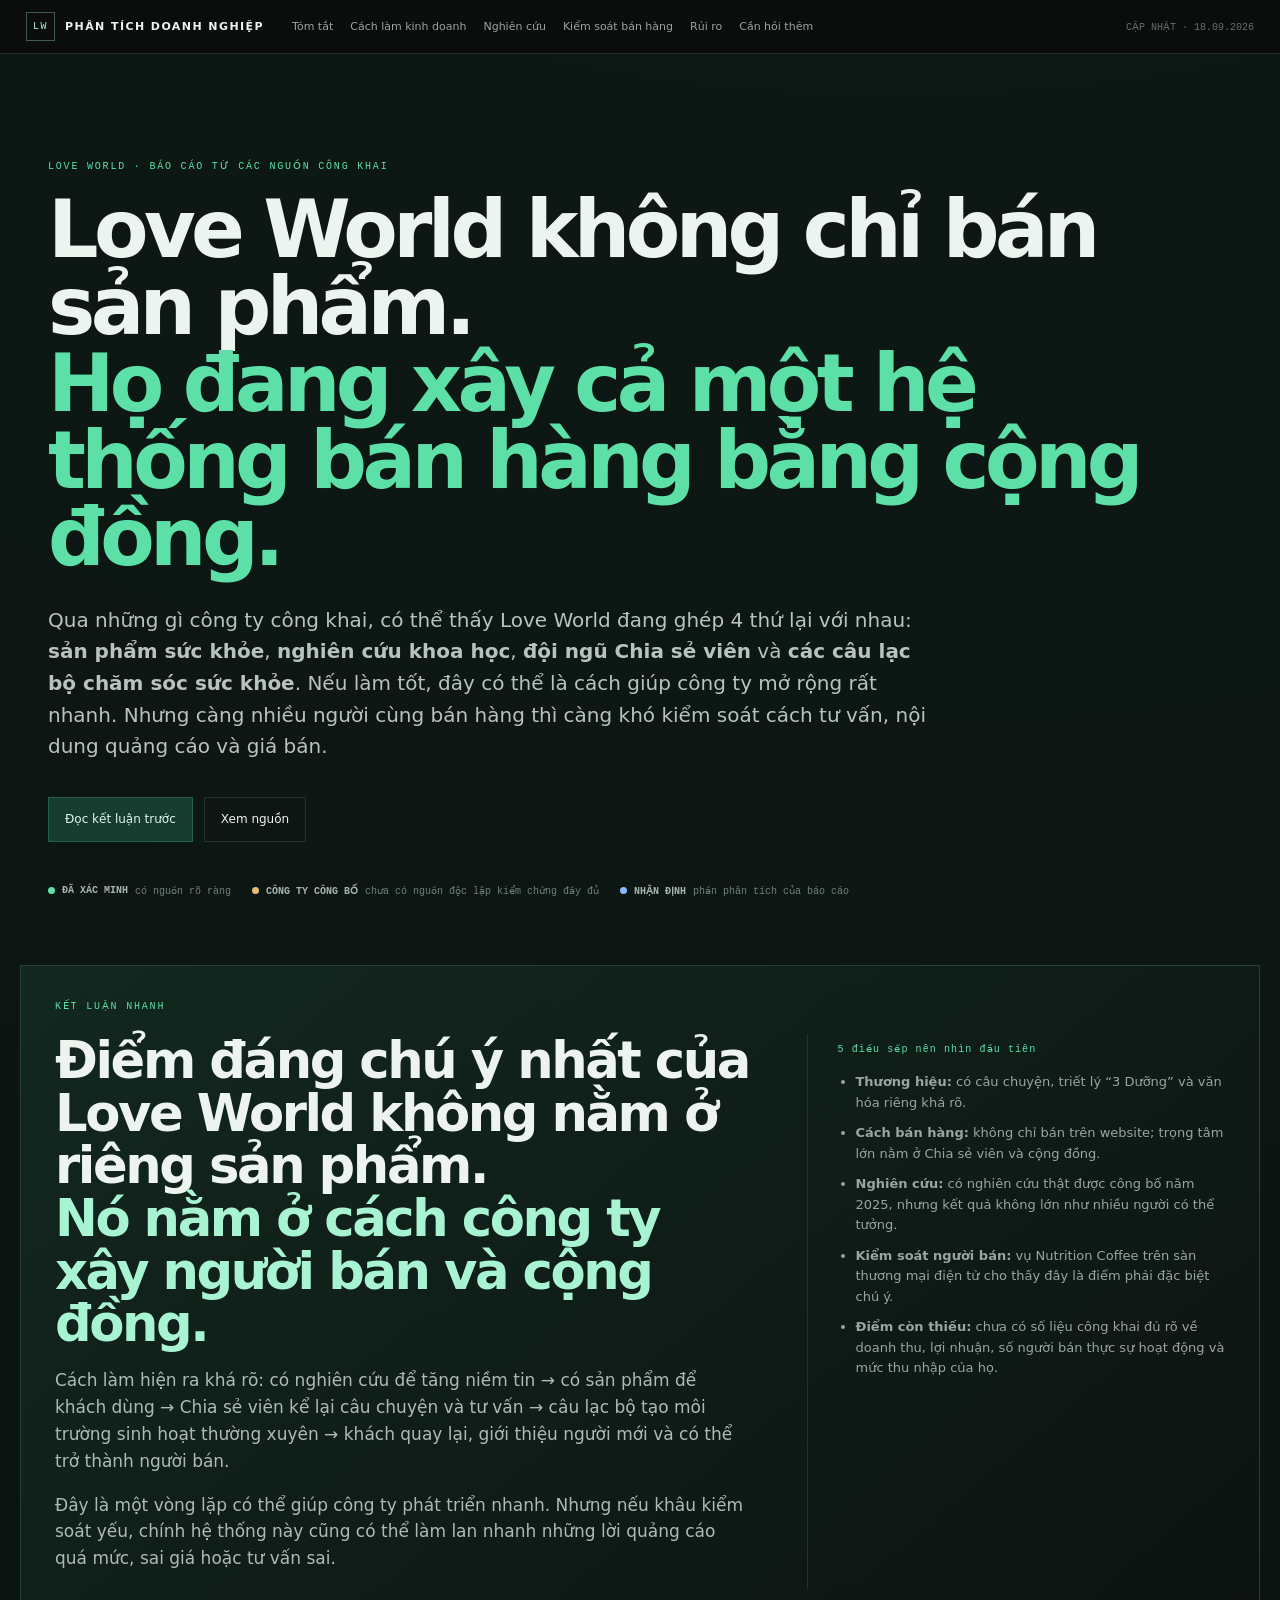
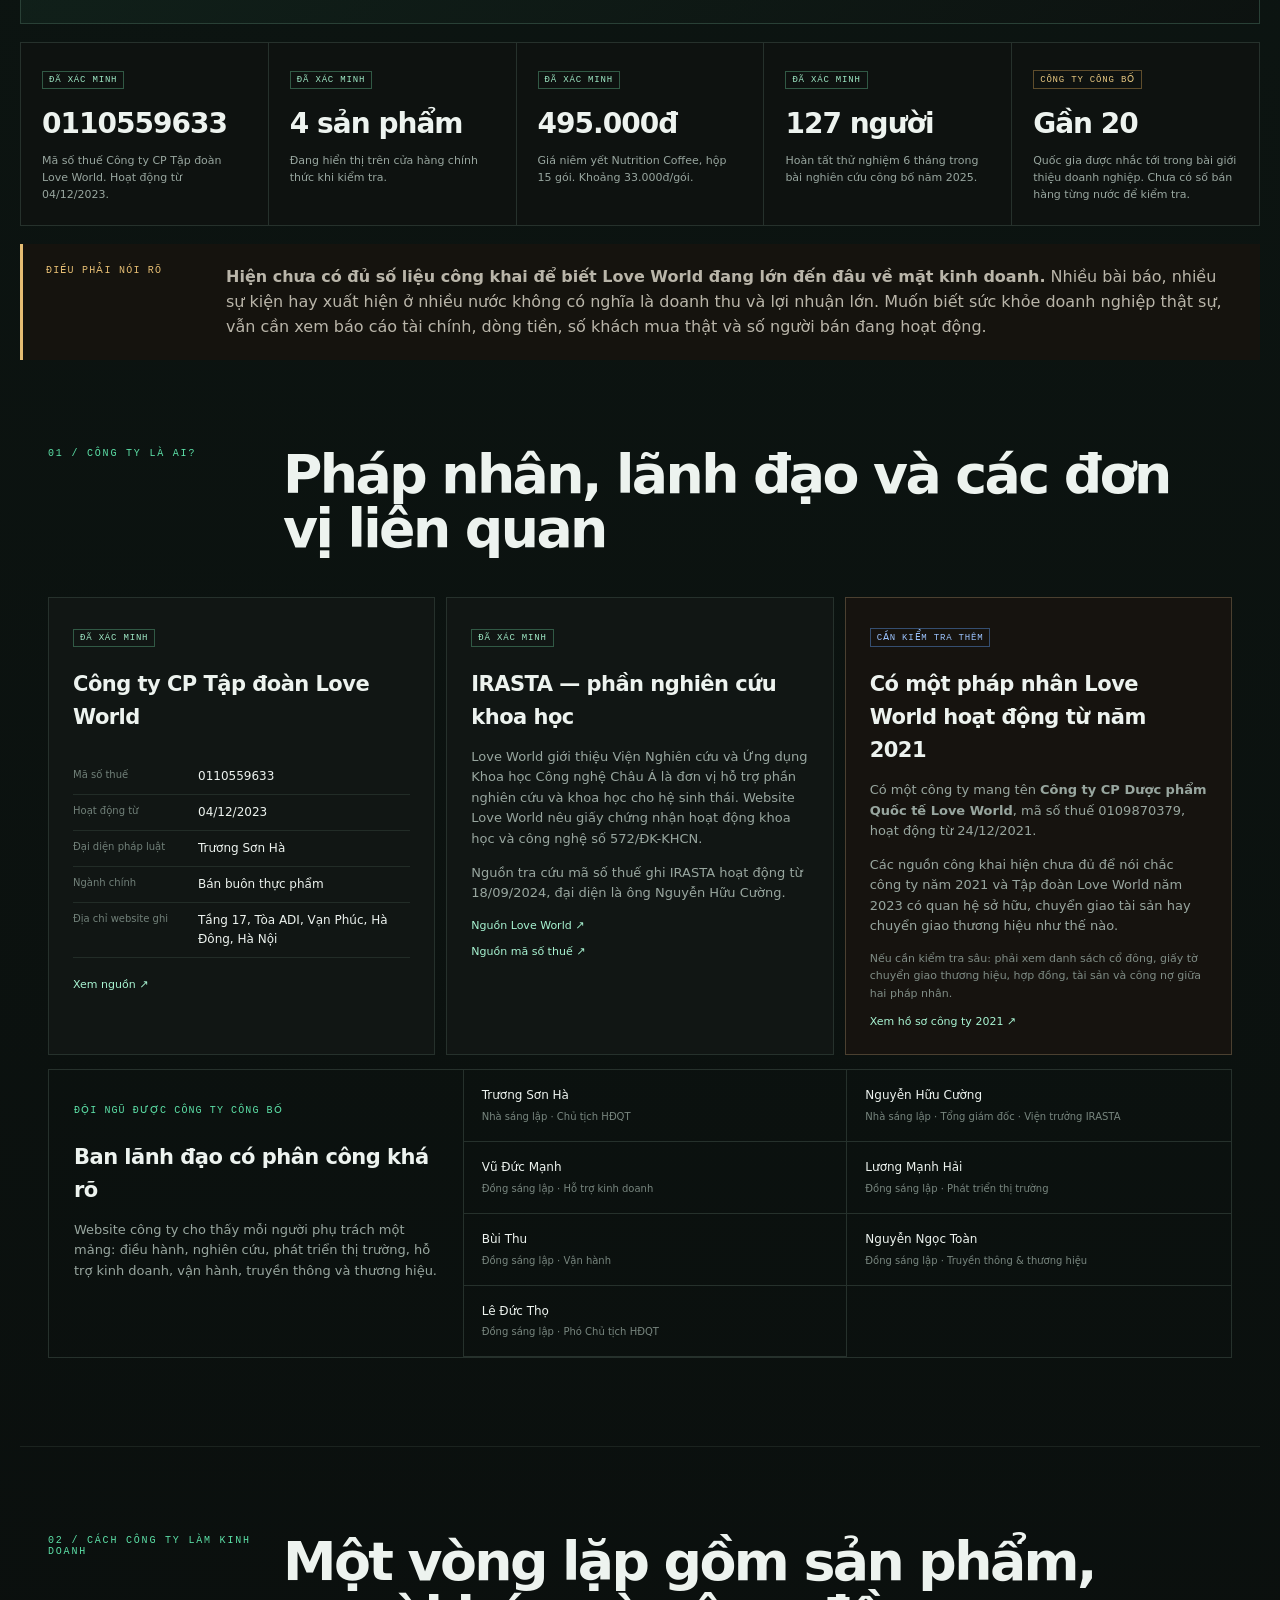
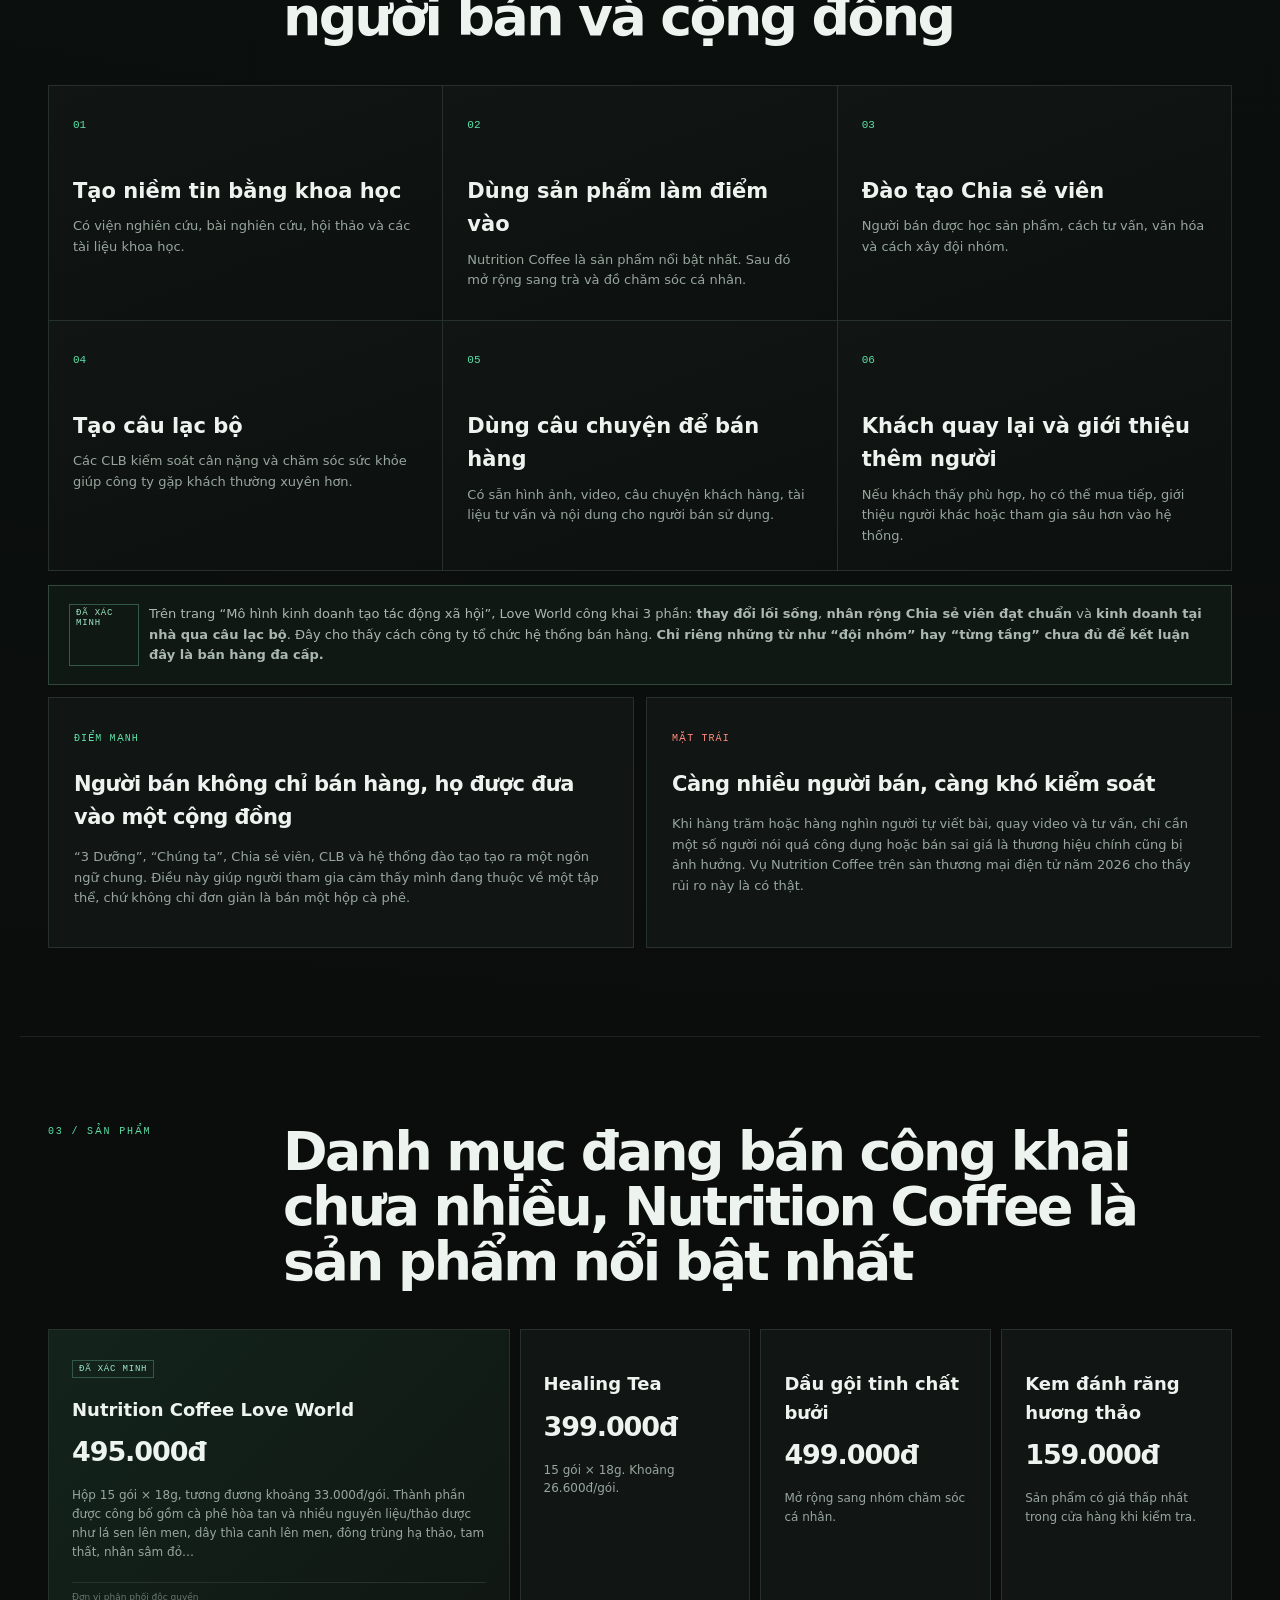
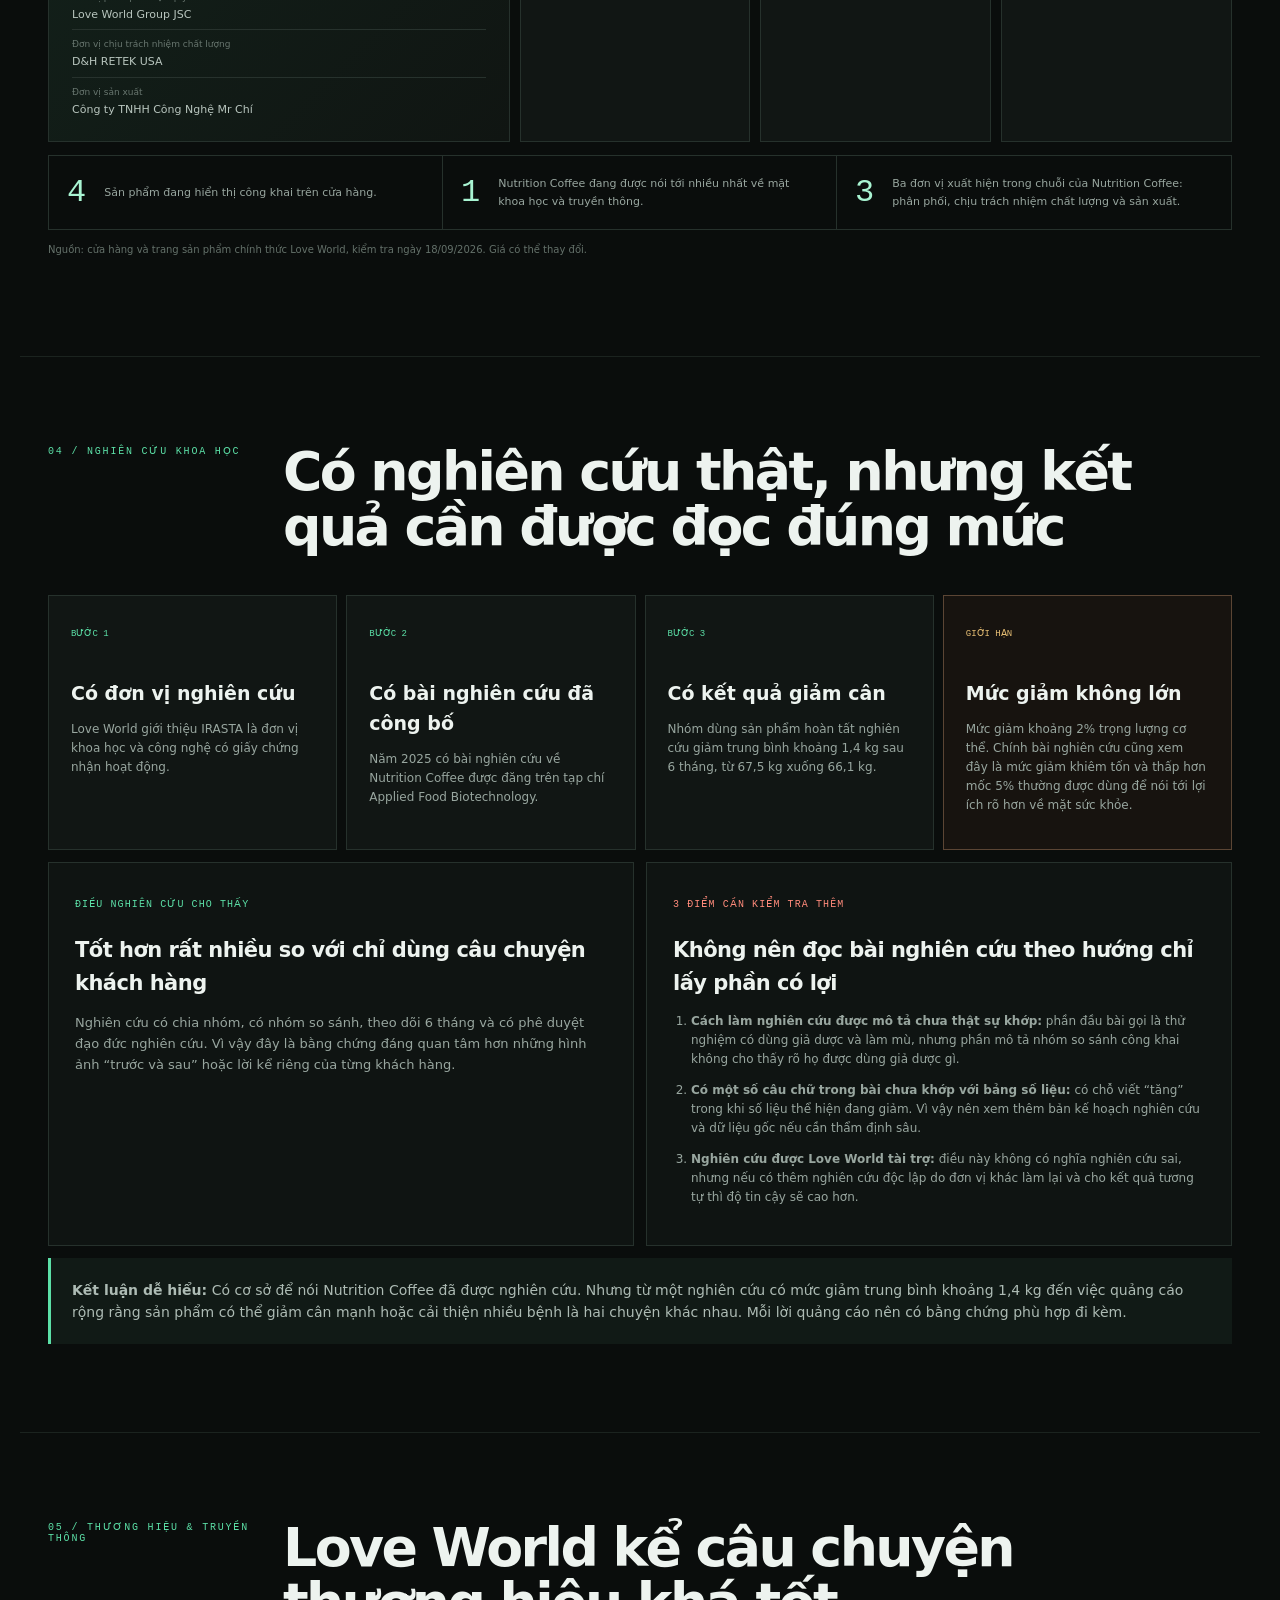
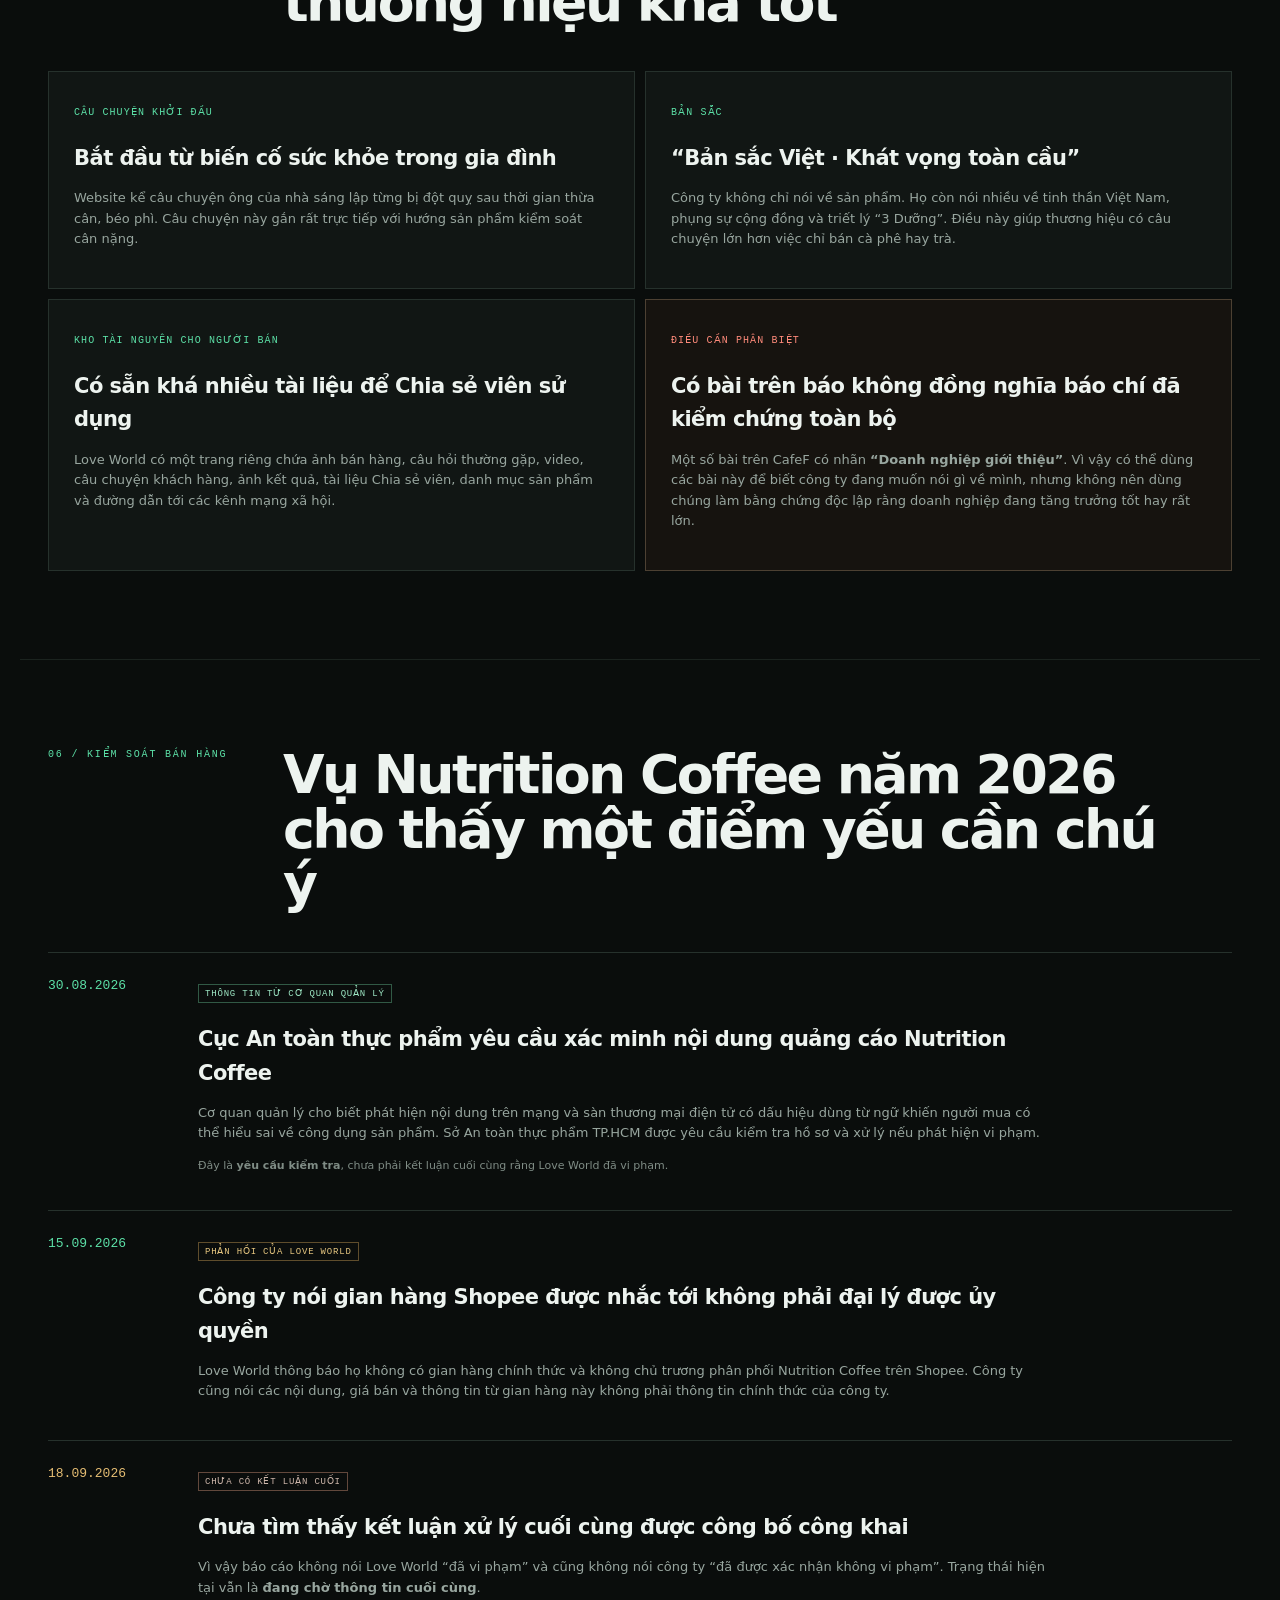
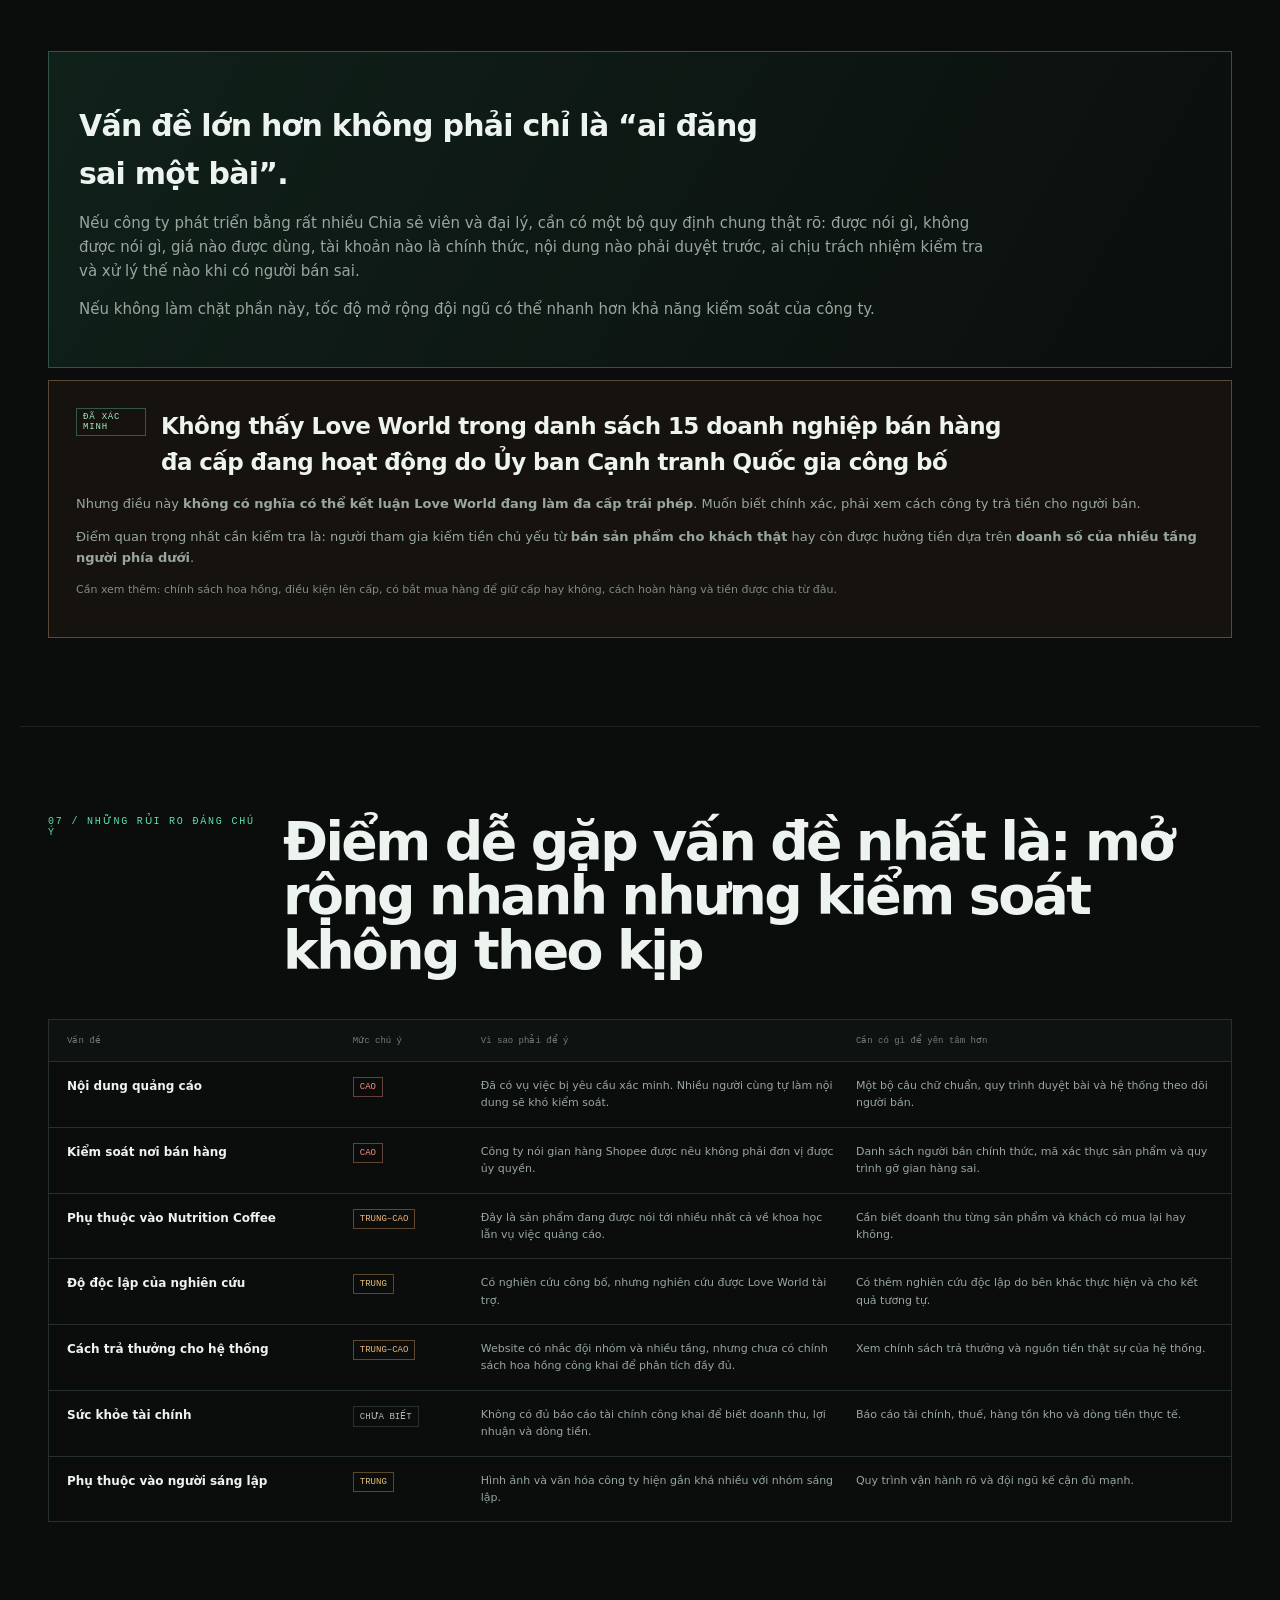
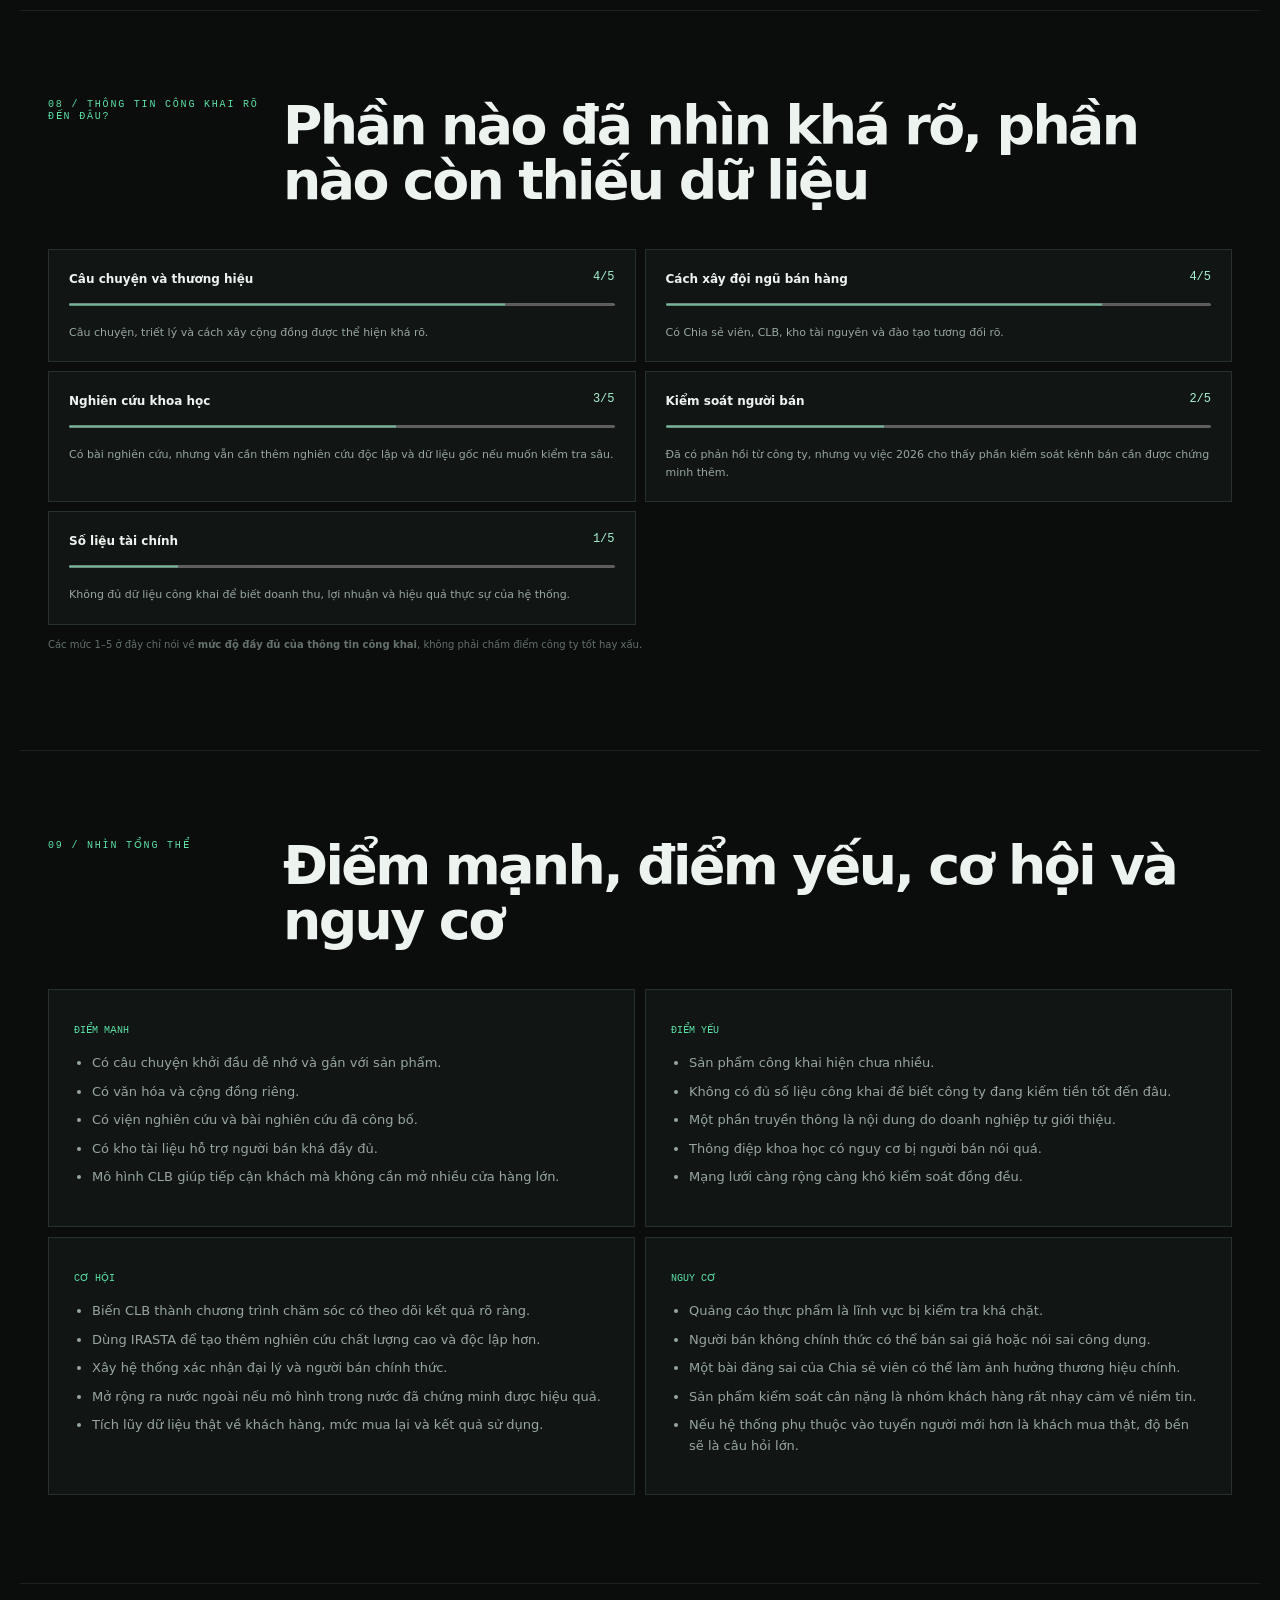
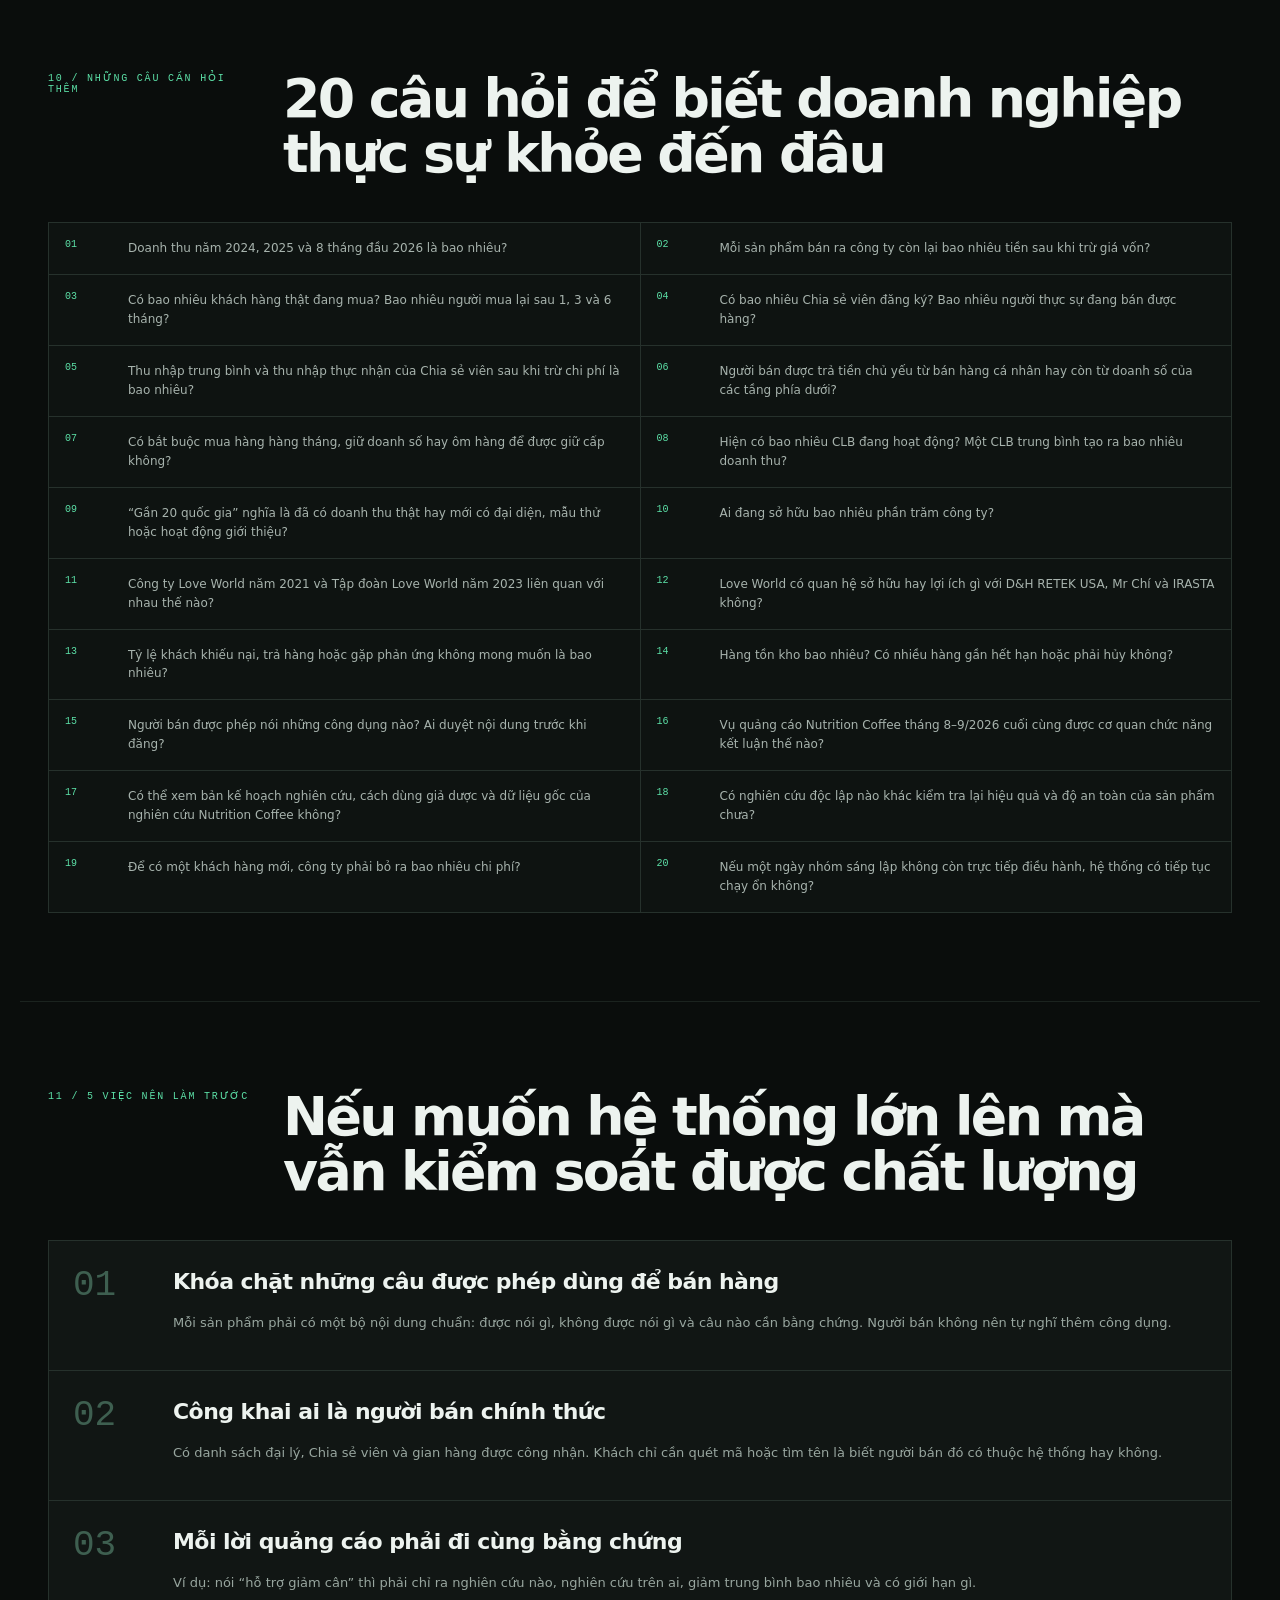
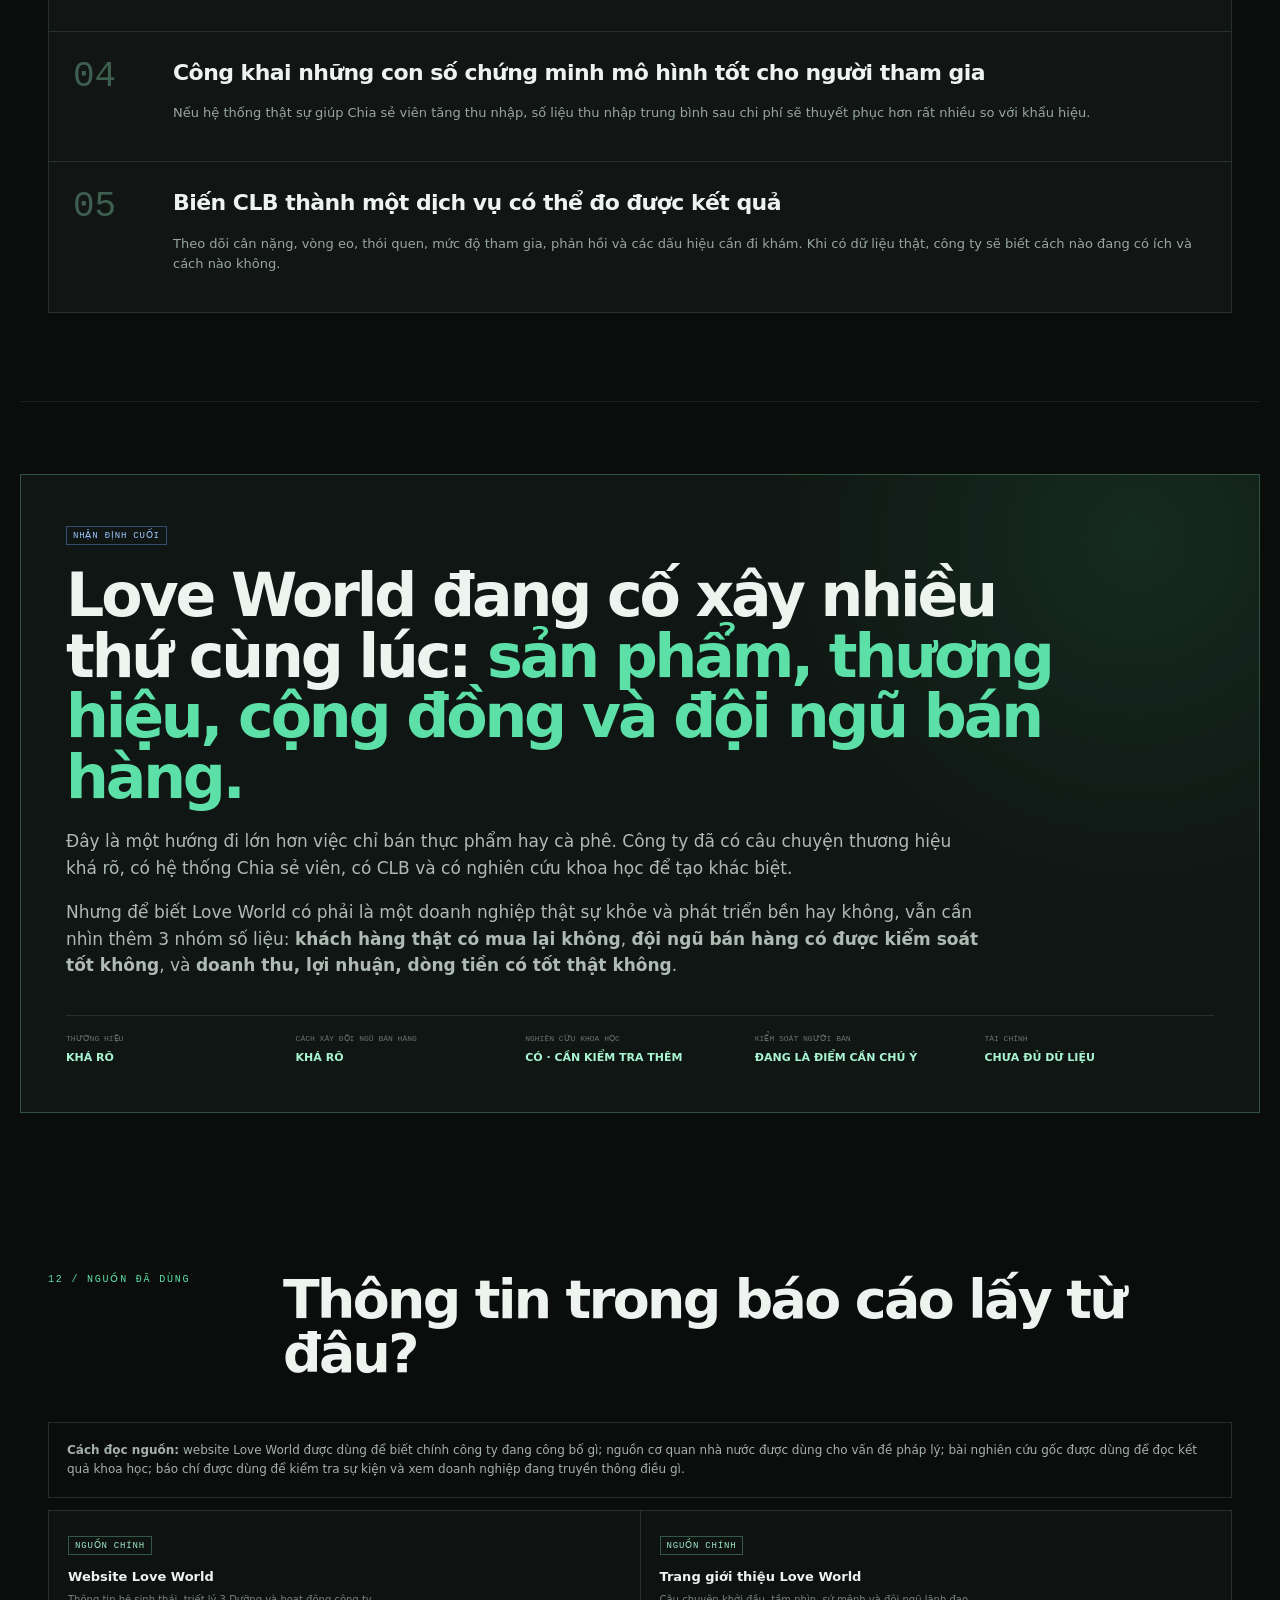
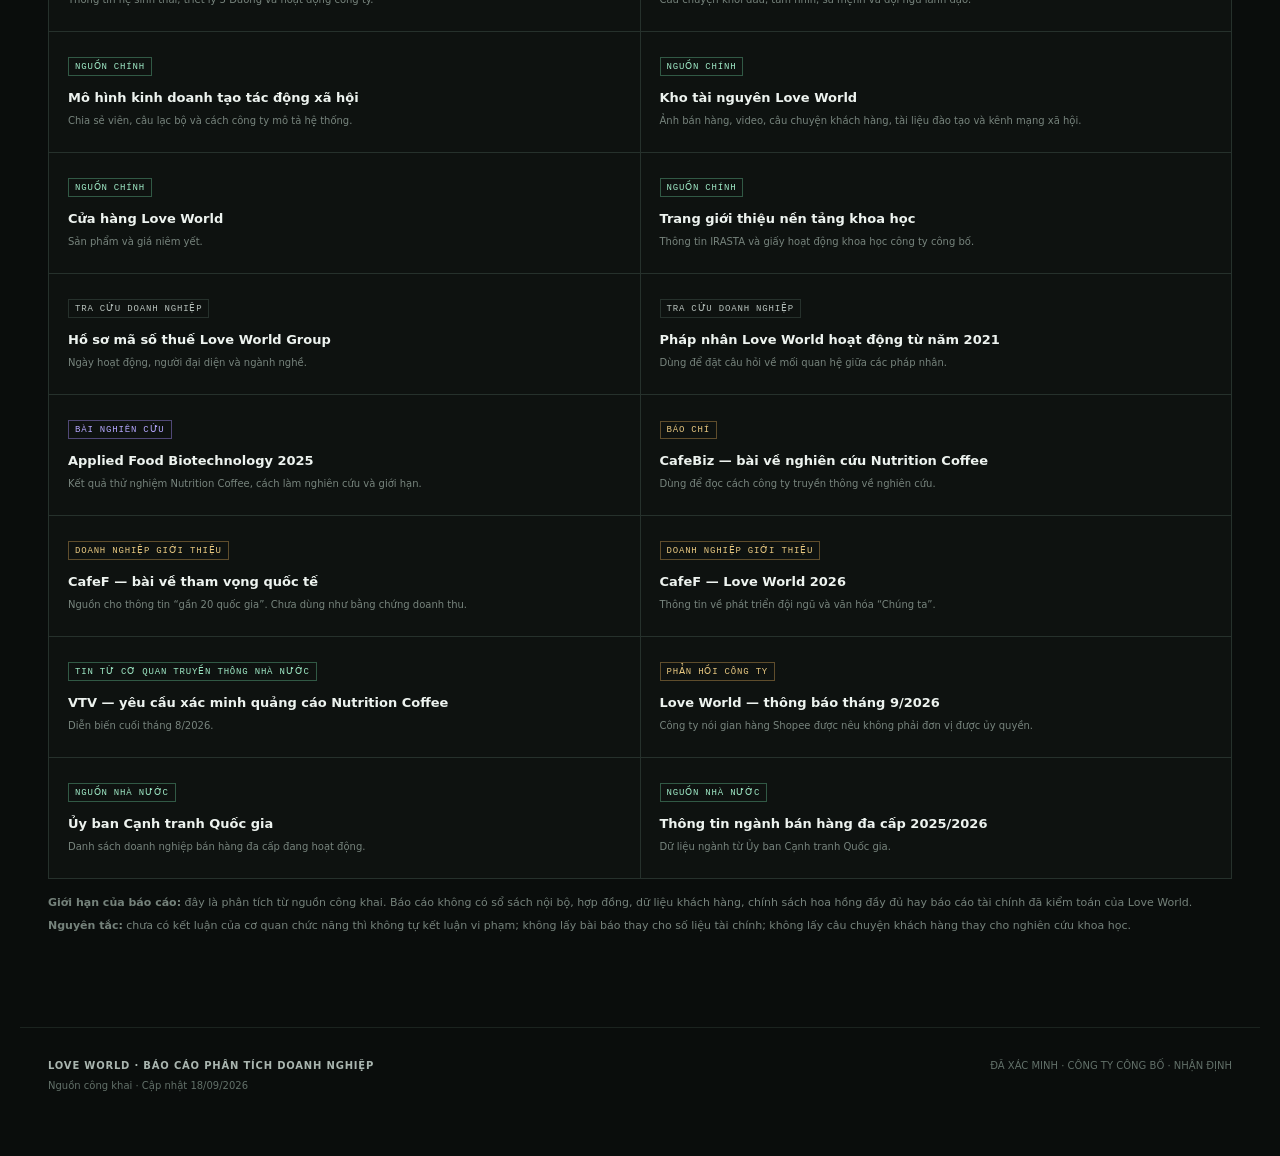
==== commit a1eef922: "Rewrite Love World report in plain Vietnamese for executive readability" ====
--- a/loveworld-business-analysis-2026/index.html
+++ b/loveworld-business-analysis-2026/index.html
@@ -3,358 +3,952 @@
 <head>
   <meta charset="utf-8">
   <meta name="viewport" content="width=device-width,initial-scale=1">
-  <title>Love World — Business Intelligence Dossier 2026</title>
-  <meta name="description" content="Báo cáo phân tích doanh nghiệp Love World: pháp nhân, sản phẩm, mô hình kinh doanh, khoa học, phân phối, truyền thông, compliance, rủi ro và câu hỏi due diligence.">
-  <meta property="og:title" content="Love World — Business Intelligence Dossier 2026">
-  <meta property="og:description" content="Independent public-source business analysis · 18/09/2026">
+  <title>Phân tích doanh nghiệp Love World 2026</title>
+  <meta name="description" content="Báo cáo phân tích Love World bằng ngôn ngữ dễ hiểu: công ty là ai, bán gì, kiếm tiền thế nào, xây đội ngũ ra sao, điểm mạnh, rủi ro và những điều cần kiểm tra thêm.">
+  <meta property="og:title" content="Phân tích doanh nghiệp Love World 2026">
+  <meta property="og:description" content="Báo cáo từ nguồn công khai · Cập nhật 18/09/2026">
   <link rel="stylesheet" href="styles.css">
 </head>
 <body>
 <div class="progress" id="progress"></div>
+
 <header class="topbar">
-  <a class="brand" href="#top"><span class="brandmark">LW</span><span>BUSINESS INTELLIGENCE</span></a>
+  <a class="brand" href="#top"><span class="brandmark">LW</span><span>PHÂN TÍCH DOANH NGHIỆP</span></a>
   <nav>
-    <a href="#snapshot">Snapshot</a><a href="#model">Mô hình</a><a href="#science">Khoa học</a>
-    <a href="#governance">Governance</a><a href="#risks">Rủi ro</a><a href="#diligence">Due diligence</a>
+    <a href="#snapshot">Tóm tắt</a>
+    <a href="#model">Cách làm kinh doanh</a>
+    <a href="#science">Nghiên cứu</a>
+    <a href="#governance">Kiểm soát bán hàng</a>
+    <a href="#risks">Rủi ro</a>
+    <a href="#diligence">Cần hỏi thêm</a>
   </nav>
-  <span class="stamp">PUBLIC-SOURCE DOSSIER · 18.09.2026</span>
+  <span class="stamp">CẬP NHẬT · 18.09.2026</span>
 </header>
 
 <main id="top">
+
 <section class="hero">
-  <div class="eyebrow">LOVE WORLD GROUP · VIETNAM · EXTERNAL BUSINESS ANALYSIS</div>
-  <h1>Love World không chỉ bán sản phẩm.<br><em>Họ đang xây một hệ điều hành phân phối bằng cộng đồng.</em></h1>
-  <p class="lead">Dữ liệu công khai cho thấy Love World ghép bốn lớp thành một hệ sinh thái: <b>sản phẩm tiêu dùng sức khỏe</b>, <b>narrative khoa học</b>, <b>đội ngũ “Chia sẻ viên”</b> và <b>cộng đồng/CLB thực hành lối sống</b>. Đây có thể là động cơ mở rộng mạnh — nhưng cũng khiến quản trị claim, chất lượng tuyến phân phối và tính minh bạch economics trở thành điểm quyết định.</p>
+  <div class="eyebrow">LOVE WORLD · BÁO CÁO TỪ CÁC NGUỒN CÔNG KHAI</div>
+  <h1>Love World không chỉ bán sản phẩm.<br><em>Họ đang xây cả một hệ thống bán hàng bằng cộng đồng.</em></h1>
+  <p class="lead">
+    Qua những gì công ty công khai, có thể thấy Love World đang ghép 4 thứ lại với nhau:
+    <b>sản phẩm sức khỏe</b>, <b>nghiên cứu khoa học</b>, <b>đội ngũ Chia sẻ viên</b> và
+    <b>các câu lạc bộ chăm sóc sức khỏe</b>.
+    Nếu làm tốt, đây có thể là cách giúp công ty mở rộng rất nhanh.
+    Nhưng càng nhiều người cùng bán hàng thì càng khó kiểm soát cách tư vấn, nội dung quảng cáo và giá bán.
+  </p>
+
   <div class="hero-actions">
-    <a class="btn primary" href="#thesis">Đọc kết luận điều hành</a>
-    <a class="btn" href="#sources">Mở evidence map</a>
-  </div>
+    <a class="btn primary" href="#thesis">Đọc kết luận trước</a>
+    <a class="btn" href="#sources">Xem nguồn</a>
+  </div>
+
   <div class="legend">
-    <span><i class="dot direct"></i><b>FACT</b> nguồn chính thức / dữ kiện trực tiếp</span>
-    <span><i class="dot claim"></i><b>CLAIM</b> phát biểu từ doanh nghiệp / bài DN giới thiệu</span>
-    <span><i class="dot synth"></i><b>SYNTHESIS</b> phân tích của báo cáo</span>
+    <span><i class="dot direct"></i><b>ĐÃ XÁC MINH</b> có nguồn rõ ràng</span>
+    <span><i class="dot claim"></i><b>CÔNG TY CÔNG BỐ</b> chưa có nguồn độc lập kiểm chứng đầy đủ</span>
+    <span><i class="dot synth"></i><b>NHẬN ĐỊNH</b> phần phân tích của báo cáo</span>
   </div>
 </section>
 
 <section class="exec" id="thesis">
-  <div class="exec-kicker">EXECUTIVE THESIS</div>
+  <div class="exec-kicker">KẾT LUẬN NHANH</div>
   <div class="exec-grid">
     <article class="exec-main">
-      <h2>Moat tiềm năng nằm ở <span>distribution culture</span>, không chỉ ở công thức cà phê.</h2>
-      <p>Love World đã thiết kế một vòng lặp khá rõ: khoa học tạo niềm tin → sản phẩm chủ lực tạo trải nghiệm → Chia sẻ viên truyền tải câu chuyện → CLB tạo cộng đồng & thói quen → câu chuyện kết quả quay lại nuôi nội dung, tuyển người và bán hàng. Nếu vận hành tốt, đây là mô hình tăng trưởng giàu network effects xã hội. Nếu governance yếu, chính mạng lưới này lại khuếch đại claim sai, lệch giá, sai thông điệp và rủi ro pháp lý.</p>
-    </article>
+      <h2>Điểm đáng chú ý nhất của Love World không nằm ở riêng sản phẩm.<br><span>Nó nằm ở cách công ty xây người bán và cộng đồng.</span></h2>
+      <p>
+        Cách làm hiện ra khá rõ:
+        có nghiên cứu để tăng niềm tin →
+        có sản phẩm để khách dùng →
+        Chia sẻ viên kể lại câu chuyện và tư vấn →
+        câu lạc bộ tạo môi trường sinh hoạt thường xuyên →
+        khách quay lại, giới thiệu người mới và có thể trở thành người bán.
+      </p>
+      <p>
+        Đây là một vòng lặp có thể giúp công ty phát triển nhanh.
+        Nhưng nếu khâu kiểm soát yếu, chính hệ thống này cũng có thể làm lan nhanh
+        những lời quảng cáo quá mức, sai giá hoặc tư vấn sai.
+      </p>
+    </article>
+
     <article class="exec-side">
-      <span class="label">Điểm cần sếp nhìn đầu tiên</span>
+      <span class="label">5 điều sếp nên nhìn đầu tiên</span>
       <ul>
-        <li><b>Brand system:</b> có triết lý, văn hóa, câu chuyện nhà sáng lập và “3 Dưỡng” khá nhất quán.</li>
-        <li><b>Commercial engine:</b> public footprint cho thấy distributor/community-led growth rõ hơn pure e-commerce.</li>
-        <li><b>Science signal:</b> có bài nghiên cứu 2025, nhưng effect size khiêm tốn và có điểm cần thẩm định phương pháp/báo cáo.</li>
-        <li><b>Governance signal:</b> vụ rà soát quảng cáo Nutrition Coffee tháng 8–9/2026 là stress-test thực tế cho kiểm soát kênh.</li>
-        <li><b>Blind spot lớn:</b> chưa có dữ liệu công khai đủ mạnh về doanh thu, gross margin, active agents, retention và thu nhập phân phối.</li>
+        <li><b>Thương hiệu:</b> có câu chuyện, triết lý “3 Dưỡng” và văn hóa riêng khá rõ.</li>
+        <li><b>Cách bán hàng:</b> không chỉ bán trên website; trọng tâm lớn nằm ở Chia sẻ viên và cộng đồng.</li>
+        <li><b>Nghiên cứu:</b> có nghiên cứu thật được công bố năm 2025, nhưng kết quả không lớn như nhiều người có thể tưởng.</li>
+        <li><b>Kiểm soát người bán:</b> vụ Nutrition Coffee trên sàn thương mại điện tử cho thấy đây là điểm phải đặc biệt chú ý.</li>
+        <li><b>Điểm còn thiếu:</b> chưa có số liệu công khai đủ rõ về doanh thu, lợi nhuận, số người bán thực sự hoạt động và mức thu nhập của họ.</li>
       </ul>
     </article>
   </div>
 </section>
 
 <section class="numbers" id="snapshot">
-  <article><span class="pill direct">FACT</span><b>0110559633</b><p>MST Công ty CP Tập đoàn Love World; hoạt động từ 04/12/2023 theo nguồn tra cứu doanh nghiệp.</p></article>
-  <article><span class="pill direct">FACT</span><b>4 SKU</b><p>đang hiển thị trên cửa hàng chính thức khi rà soát: coffee, tea, shampoo, toothpaste.</p></article>
-  <article><span class="pill direct">FACT</span><b>495.000đ</b><p>giá niêm yết Nutrition Coffee / hộp 15 gói; tương đương 33.000đ/gói.</p></article>
-  <article><span class="pill direct">FACT</span><b>127</b><p>người hoàn tất thử nghiệm 6 tháng trong bài Applied Food Biotechnology 2025.</p></article>
-  <article><span class="pill claim">CLAIM</span><b>≈20</b><p>quốc gia được bài “Doanh nghiệp giới thiệu” 05/2025 nói Nutrition Coffee đã hiện diện; chưa có sales-by-country độc lập để kiểm chứng.</p></article>
+  <article>
+    <span class="pill direct">ĐÃ XÁC MINH</span>
+    <b>0110559633</b>
+    <p>Mã số thuế Công ty CP Tập đoàn Love World. Hoạt động từ 04/12/2023.</p>
+  </article>
+  <article>
+    <span class="pill direct">ĐÃ XÁC MINH</span>
+    <b>4 sản phẩm</b>
+    <p>Đang hiển thị trên cửa hàng chính thức khi kiểm tra.</p>
+  </article>
+  <article>
+    <span class="pill direct">ĐÃ XÁC MINH</span>
+    <b>495.000đ</b>
+    <p>Giá niêm yết Nutrition Coffee, hộp 15 gói. Khoảng 33.000đ/gói.</p>
+  </article>
+  <article>
+    <span class="pill direct">ĐÃ XÁC MINH</span>
+    <b>127 người</b>
+    <p>Hoàn tất thử nghiệm 6 tháng trong bài nghiên cứu công bố năm 2025.</p>
+  </article>
+  <article>
+    <span class="pill claim">CÔNG TY CÔNG BỐ</span>
+    <b>Gần 20</b>
+    <p>Quốc gia được nhắc tới trong bài giới thiệu doanh nghiệp. Chưa có số bán hàng từng nước để kiểm tra.</p>
+  </article>
 </section>
 
 <section class="truth">
-  <div>DATA REALITY</div>
-  <p><b>Không tìm thấy báo cáo tài chính công khai đủ để định lượng quy mô thực.</b> “Nhiều bài báo”, “sự kiện lớn”, “nhiều quốc gia”, “hệ thống rộng” không được dùng thay cho revenue, EBITDA, cash flow, active customers hay cohort retention. Những phần đó được đánh dấu <span class="pill unknown">UNVERIFIED</span> cho đến khi có dữ liệu nội bộ/kiểm toán.</p>
+  <div>ĐIỀU PHẢI NÓI RÕ</div>
+  <p>
+    <b>Hiện chưa có đủ số liệu công khai để biết Love World đang lớn đến đâu về mặt kinh doanh.</b>
+    Nhiều bài báo, nhiều sự kiện hay xuất hiện ở nhiều nước không có nghĩa là doanh thu và lợi nhuận lớn.
+    Muốn biết sức khỏe doanh nghiệp thật sự, vẫn cần xem báo cáo tài chính, dòng tiền, số khách mua thật và số người bán đang hoạt động.
+  </p>
 </section>
 
 <section class="section">
-  <div class="section-head"><span>01 / CORPORATE MAP</span><h2>Pháp nhân, con người và dấu vết phát triển</h2></div>
+  <div class="section-head">
+    <span>01 / CÔNG TY LÀ AI?</span>
+    <h2>Pháp nhân, lãnh đạo và các đơn vị liên quan</h2>
+  </div>
+
   <div class="corp-grid">
     <article class="profile-card">
-      <span class="pill direct">FACT</span>
+      <span class="pill direct">ĐÃ XÁC MINH</span>
       <h3>Công ty CP Tập đoàn Love World</h3>
       <dl>
-        <div><dt>MST</dt><dd>0110559633</dd></div>
-        <div><dt>Ngày hoạt động</dt><dd>04/12/2023</dd></div>
+        <div><dt>Mã số thuế</dt><dd>0110559633</dd></div>
+        <div><dt>Hoạt động từ</dt><dd>04/12/2023</dd></div>
         <div><dt>Đại diện pháp luật</dt><dd>Trương Sơn Hà</dd></div>
         <div><dt>Ngành chính</dt><dd>Bán buôn thực phẩm</dd></div>
-        <div><dt>Trụ sở website</dt><dd>Tầng 17, Tòa ADI, Vạn Phúc, Hà Đông, Hà Nội</dd></div>
+        <div><dt>Địa chỉ website ghi</dt><dd>Tầng 17, Tòa ADI, Vạn Phúc, Hà Đông, Hà Nội</dd></div>
       </dl>
-      <a class="source-link" target="_blank" href="https://masothue.com/0110559633-cong-ty-co-phan-tap-doan-love-world">Nguồn tra cứu ↗</a>
-    </article>
+      <a class="source-link" target="_blank" href="https://masothue.com/0110559633-cong-ty-co-phan-tap-doan-love-world">Xem nguồn ↗</a>
+    </article>
+
     <article class="profile-card">
-      <span class="pill direct">FACT</span>
-      <h3>IRASTA — lớp khoa học</h3>
-      <p>Viện Nghiên cứu và Ứng dụng Khoa học Công nghệ Châu Á xuất hiện như nền tảng khoa học của hệ sinh thái; website Love World nêu GCN hoạt động KHCN số 572/ĐK-KHCN. Nguồn MST ghi IRASTA hoạt động từ 18/09/2024, đại diện Nguyễn Hữu Cường.</p>
+      <span class="pill direct">ĐÃ XÁC MINH</span>
+      <h3>IRASTA — phần nghiên cứu khoa học</h3>
+      <p>
+        Love World giới thiệu Viện Nghiên cứu và Ứng dụng Khoa học Công nghệ Châu Á
+        là đơn vị hỗ trợ phần nghiên cứu và khoa học cho hệ sinh thái.
+        Website Love World nêu giấy chứng nhận hoạt động khoa học và công nghệ số 572/ĐK-KHCN.
+      </p>
+      <p>
+        Nguồn tra cứu mã số thuế ghi IRASTA hoạt động từ 18/09/2024,
+        đại diện là ông Nguyễn Hữu Cường.
+      </p>
       <a class="source-link" target="_blank" href="https://thegioiyeuthuong.vn/nen-tang-san-pham-hang-dau-the-gioi-den-tu-viet-nam/">Nguồn Love World ↗</a>
-      <a class="source-link" target="_blank" href="https://masothue.com/0318674603-vien-nghien-cuu-va-ung-dung-khoa-hoc-cong-nghe-chau-a">Nguồn MST ↗</a>
-    </article>
+      <a class="source-link" target="_blank" href="https://masothue.com/0318674603-vien-nghien-cuu-va-ung-dung-khoa-hoc-cong-nghe-chau-a">Nguồn mã số thuế ↗</a>
+    </article>
+
     <article class="profile-card warning">
-      <span class="pill synth">DILIGENCE</span>
-      <h3>Corporate continuity cần làm rõ</h3>
-      <p>Có một pháp nhân mang tên <b>Công ty CP Dược phẩm Quốc tế Love World</b> (MST 0109870379), hoạt động từ 24/12/2021 và cùng dấu vết thương hiệu/địa chỉ. Public sources không đủ để kết luận quan hệ chuyển đổi, sở hữu hay kế thừa tài sản giữa hai pháp nhân.</p>
-      <p class="small">Cần xin: cap table theo thời gian, nghị quyết chuyển giao thương hiệu/IP/hợp đồng, danh sách tài sản & nghĩa vụ giữa các pháp nhân.</p>
-      <a class="source-link" target="_blank" href="https://thuvienphapluat.vn/ma-so-thue/cong-ty-co-phan-duoc-pham-quoc-te-love-world-mst-0109870379.html">Hồ sơ pháp nhân 2021 ↗</a>
+      <span class="pill synth">CẦN KIỂM TRA THÊM</span>
+      <h3>Có một pháp nhân Love World hoạt động từ năm 2021</h3>
+      <p>
+        Có một công ty mang tên <b>Công ty CP Dược phẩm Quốc tế Love World</b>,
+        mã số thuế 0109870379, hoạt động từ 24/12/2021.
+      </p>
+      <p>
+        Các nguồn công khai hiện chưa đủ để nói chắc công ty năm 2021 và Tập đoàn Love World năm 2023
+        có quan hệ sở hữu, chuyển giao tài sản hay chuyển giao thương hiệu như thế nào.
+      </p>
+      <p class="small">
+        Nếu cần kiểm tra sâu: phải xem danh sách cổ đông, giấy tờ chuyển giao thương hiệu,
+        hợp đồng, tài sản và công nợ giữa hai pháp nhân.
+      </p>
+      <a class="source-link" target="_blank" href="https://thuvienphapluat.vn/ma-so-thue/cong-ty-co-phan-duoc-pham-quoc-te-love-world-mst-0109870379.html">Xem hồ sơ công ty 2021 ↗</a>
     </article>
   </div>
 
   <div class="leaders">
-    <div class="leaders-copy"><span class="label">PUBLIC LEADERSHIP</span><h3>Đội ngũ được website công bố</h3><p>Website công ty thể hiện cấu trúc founder-led khá rõ, với lãnh đạo phụ trách science, business support, market development, operations, communications & brand.</p></div>
+    <div class="leaders-copy">
+      <span class="label">ĐỘI NGŨ ĐƯỢC CÔNG TY CÔNG BỐ</span>
+      <h3>Ban lãnh đạo có phân công khá rõ</h3>
+      <p>
+        Website công ty cho thấy mỗi người phụ trách một mảng:
+        điều hành, nghiên cứu, phát triển thị trường, hỗ trợ kinh doanh,
+        vận hành, truyền thông và thương hiệu.
+      </p>
+    </div>
     <div class="leader-list">
       <span>Trương Sơn Hà <small>Nhà sáng lập · Chủ tịch HĐQT</small></span>
-      <span>Nguyễn Hữu Cường <small>Nhà sáng lập · CEO · Viện trưởng IRASTA</small></span>
-      <span>Vũ Đức Mạnh <small>Co-founder · Hệ thống hỗ trợ kinh doanh</small></span>
-      <span>Lương Mạnh Hải <small>Co-founder · Phát triển thị trường</small></span>
-      <span>Bùi Thu <small>Co-founder · Vận hành</small></span>
-      <span>Nguyễn Ngọc Toàn <small>Co-founder · Truyền thông & thương hiệu</small></span>
-      <span>Lê Đức Thọ <small>Co-founder · Phó Chủ tịch HĐQT</small></span>
+      <span>Nguyễn Hữu Cường <small>Nhà sáng lập · Tổng giám đốc · Viện trưởng IRASTA</small></span>
+      <span>Vũ Đức Mạnh <small>Đồng sáng lập · Hỗ trợ kinh doanh</small></span>
+      <span>Lương Mạnh Hải <small>Đồng sáng lập · Phát triển thị trường</small></span>
+      <span>Bùi Thu <small>Đồng sáng lập · Vận hành</small></span>
+      <span>Nguyễn Ngọc Toàn <small>Đồng sáng lập · Truyền thông & thương hiệu</small></span>
+      <span>Lê Đức Thọ <small>Đồng sáng lập · Phó Chủ tịch HĐQT</small></span>
     </div>
   </div>
 </section>
 
 <section class="section" id="model">
-  <div class="section-head"><span>02 / BUSINESS MODEL</span><h2>Flywheel tăng trưởng công khai có thể đọc được</h2></div>
+  <div class="section-head">
+    <span>02 / CÁCH CÔNG TY LÀM KINH DOANH</span>
+    <h2>Một vòng lặp gồm sản phẩm, người bán và cộng đồng</h2>
+  </div>
+
   <div class="flywheel">
-    <article><b>01</b><h3>Scientific legitimacy</h3><p>IRASTA, nghiên cứu, hội thảo, giấy xác nhận nhiệm vụ KHCN tạo lớp “reason to believe”.</p></article>
-    <article><b>02</b><h3>Hero products</h3><p>Nutrition Coffee đóng vai trò flagship; Healing Tea và personal-care mở rộng basket.</p></article>
-    <article><b>03</b><h3>Chia sẻ viên</h3><p>Đào tạo kiến thức, tư vấn, văn hóa và “xây dựng đội nhóm đúng chuẩn”.</p></article>
-    <article><b>04</b><h3>Community clubs</h3><p>CLB kiểm soát cân nặng/chăm sóc sức khỏe chủ động tạo touchpoint gần cộng đồng.</p></article>
-    <article><b>05</b><h3>Stories & content</h3><p>Ngân hàng câu chuyện, hình ảnh kết quả, video, tài liệu bán lẻ và social channels tái tạo social proof.</p></article>
-    <article><b>06</b><h3>Recruit / repeat</h3><p>Kết quả & cộng đồng hỗ trợ mua lặp lại, giới thiệu và mở thêm điểm/đội nhóm.</p></article>
-  </div>
+    <article>
+      <b>01</b>
+      <h3>Tạo niềm tin bằng khoa học</h3>
+      <p>Có viện nghiên cứu, bài nghiên cứu, hội thảo và các tài liệu khoa học.</p>
+    </article>
+    <article>
+      <b>02</b>
+      <h3>Dùng sản phẩm làm điểm vào</h3>
+      <p>Nutrition Coffee là sản phẩm nổi bật nhất. Sau đó mở rộng sang trà và đồ chăm sóc cá nhân.</p>
+    </article>
+    <article>
+      <b>03</b>
+      <h3>Đào tạo Chia sẻ viên</h3>
+      <p>Người bán được học sản phẩm, cách tư vấn, văn hóa và cách xây đội nhóm.</p>
+    </article>
+    <article>
+      <b>04</b>
+      <h3>Tạo câu lạc bộ</h3>
+      <p>Các CLB kiểm soát cân nặng và chăm sóc sức khỏe giúp công ty gặp khách thường xuyên hơn.</p>
+    </article>
+    <article>
+      <b>05</b>
+      <h3>Dùng câu chuyện để bán hàng</h3>
+      <p>Có sẵn hình ảnh, video, câu chuyện khách hàng, tài liệu tư vấn và nội dung cho người bán sử dụng.</p>
+    </article>
+    <article>
+      <b>06</b>
+      <h3>Khách quay lại và giới thiệu thêm người</h3>
+      <p>Nếu khách thấy phù hợp, họ có thể mua tiếp, giới thiệu người khác hoặc tham gia sâu hơn vào hệ thống.</p>
+    </article>
+  </div>
+
   <div class="model-note">
-    <span class="pill direct">FACT</span>
-    <p>Trang “Mô hình kinh doanh tạo tác động xã hội” của Love World công khai ba trụ cột: <b>chuyển đổi lối sống</b>, <b>nhân bản Chia sẻ viên đạt chuẩn</b> và <b>kinh doanh tại nhà bằng CLB</b>. Trang còn dùng cụm “đảm bảo chất lượng đồng đều ở từng tầng”. Báo cáo đọc đây là <i>distribution architecture</i>, không tự động gán nó thành mô hình bán hàng đa cấp.</p>
+    <span class="pill direct">ĐÃ XÁC MINH</span>
+    <p>
+      Trên trang “Mô hình kinh doanh tạo tác động xã hội”, Love World công khai 3 phần:
+      <b>thay đổi lối sống</b>, <b>nhân rộng Chia sẻ viên đạt chuẩn</b> và
+      <b>kinh doanh tại nhà qua câu lạc bộ</b>.
+      Đây cho thấy cách công ty tổ chức hệ thống bán hàng.
+      <b>Chỉ riêng những từ như “đội nhóm” hay “từng tầng” chưa đủ để kết luận đây là bán hàng đa cấp.</b>
+    </p>
   </div>
 
   <div class="two-col">
     <article>
-      <span class="label">STRENGTH</span>
-      <h3>Biến salesforce thành một cộng đồng có bản sắc</h3>
-      <p>“3 Dưỡng”, “Chúng ta”, “Pay it forward”, lãnh đạo nguồn, Chia sẻ viên, CLB… tạo ngôn ngữ chung và identity mạnh. Với mô hình relationship selling, đây là tài sản vận hành đáng kể: người bán không chỉ học product pitch mà được đưa vào một hệ niềm tin, ritual và cộng đồng.</p>
-    </article>
-    <article>
-      <span class="label red">TRADE-OFF</span>
-      <h3>Network càng rộng, variance càng nguy hiểm</h3>
-      <p>Khi nhiều người tự tạo content, tư vấn và bán hàng, một câu claim “quá tay” có thể lan nhanh hơn khả năng compliance review. Sự kiện Nutrition Coffee trên sàn TMĐT tháng 8–9/2026 cho thấy rủi ro này không còn lý thuyết.</p>
+      <span class="label">ĐIỂM MẠNH</span>
+      <h3>Người bán không chỉ bán hàng, họ được đưa vào một cộng đồng</h3>
+      <p>
+        “3 Dưỡng”, “Chúng ta”, Chia sẻ viên, CLB và hệ thống đào tạo tạo ra một ngôn ngữ chung.
+        Điều này giúp người tham gia cảm thấy mình đang thuộc về một tập thể,
+        chứ không chỉ đơn giản là bán một hộp cà phê.
+      </p>
+    </article>
+
+    <article>
+      <span class="label red">MẶT TRÁI</span>
+      <h3>Càng nhiều người bán, càng khó kiểm soát</h3>
+      <p>
+        Khi hàng trăm hoặc hàng nghìn người tự viết bài, quay video và tư vấn,
+        chỉ cần một số người nói quá công dụng hoặc bán sai giá là thương hiệu chính cũng bị ảnh hưởng.
+        Vụ Nutrition Coffee trên sàn thương mại điện tử năm 2026 cho thấy rủi ro này là có thật.
+      </p>
     </article>
   </div>
 </section>
 
 <section class="section products">
-  <div class="section-head"><span>03 / PRODUCT & SUPPLY</span><h2>Assortment hiện tại hẹp, flagship concentration cao</h2></div>
+  <div class="section-head">
+    <span>03 / SẢN PHẨM</span>
+    <h2>Danh mục đang bán công khai chưa nhiều, Nutrition Coffee là sản phẩm nổi bật nhất</h2>
+  </div>
+
   <div class="product-grid">
-    <article class="hero-product"><span class="pill direct">FACT</span><h3>Nutrition Coffee Love World</h3><b class="price">495.000đ</b><p>15 gói × 18g · 33.000đ/gói. Thành phần công bố gồm cà phê hòa tan và tổ hợp nguyên liệu/thảo dược, trong đó có lá sen lên men, dây thìa canh lên men, đông trùng hạ thảo, tam thất, nhân sâm đỏ…</p><div class="supply"><span>Phân phối độc quyền<em>Love World Group JSC</em></span><span>Đơn vị chịu trách nhiệm chất lượng<em>D&H RETEK USA</em></span><span>Sản xuất<em>Công ty TNHH Công Nghệ Mr Chí</em></span></div></article>
-    <article><h3>Healing Tea</h3><b class="price">399.000đ</b><p>15 gói × 18g · 26.600đ/gói.</p></article>
-    <article><h3>Dầu gội tinh chất bưởi</h3><b class="price">499.000đ</b><p>Mở rộng sang personal care.</p></article>
-    <article><h3>Kem đánh răng hương thảo</h3><b class="price">159.000đ</b><p>SKU entry-price thấp nhất trên shop.</p></article>
-  </div>
+    <article class="hero-product">
+      <span class="pill direct">ĐÃ XÁC MINH</span>
+      <h3>Nutrition Coffee Love World</h3>
+      <b class="price">495.000đ</b>
+      <p>
+        Hộp 15 gói × 18g, tương đương khoảng 33.000đ/gói.
+        Thành phần được công bố gồm cà phê hòa tan và nhiều nguyên liệu/thảo dược như
+        lá sen lên men, dây thìa canh lên men, đông trùng hạ thảo, tam thất, nhân sâm đỏ…
+      </p>
+      <div class="supply">
+        <span>Đơn vị phân phối độc quyền<em>Love World Group JSC</em></span>
+        <span>Đơn vị chịu trách nhiệm chất lượng<em>D&amp;H RETEK USA</em></span>
+        <span>Đơn vị sản xuất<em>Công ty TNHH Công Nghệ Mr Chí</em></span>
+      </div>
+    </article>
+
+    <article>
+      <h3>Healing Tea</h3>
+      <b class="price">399.000đ</b>
+      <p>15 gói × 18g. Khoảng 26.600đ/gói.</p>
+    </article>
+
+    <article>
+      <h3>Dầu gội tinh chất bưởi</h3>
+      <b class="price">499.000đ</b>
+      <p>Mở rộng sang nhóm chăm sóc cá nhân.</p>
+    </article>
+
+    <article>
+      <h3>Kem đánh răng hương thảo</h3>
+      <b class="price">159.000đ</b>
+      <p>Sản phẩm có giá thấp nhất trong cửa hàng khi kiểm tra.</p>
+    </article>
+  </div>
+
   <div class="insight-row">
-    <div><span class="num">4</span><p>SKU visible trên shop → public assortment chưa rộng so với tham vọng “ecosystem”.</p></div>
-    <div><span class="num">1</span><p>flagship nổi trội về narrative khoa học → concentration risk về brand attention.</p></div>
-    <div><span class="num">3</span><p>chủ thể trong chuỗi Coffee: brand/distributor · responsible entity · manufacturer.</p></div>
-  </div>
-  <p class="caption">Nguồn: cửa hàng và trang sản phẩm chính thức Love World, truy cập 18/09/2026. Giá có thể thay đổi.</p>
+    <div><span class="num">4</span><p>Sản phẩm đang hiển thị công khai trên cửa hàng.</p></div>
+    <div><span class="num">1</span><p>Nutrition Coffee đang được nói tới nhiều nhất về mặt khoa học và truyền thông.</p></div>
+    <div><span class="num">3</span><p>Ba đơn vị xuất hiện trong chuỗi của Nutrition Coffee: phân phối, chịu trách nhiệm chất lượng và sản xuất.</p></div>
+  </div>
+
+  <p class="caption">Nguồn: cửa hàng và trang sản phẩm chính thức Love World, kiểm tra ngày 18/09/2026. Giá có thể thay đổi.</p>
 </section>
 
 <section class="section" id="science">
-  <div class="section-head"><span>04 / SCIENCE & EVIDENCE</span><h2>Có tín hiệu khoa học thật — nhưng không nên đọc nó như “bằng chứng tuyệt đối”</h2></div>
+  <div class="section-head">
+    <span>04 / NGHIÊN CỨU KHOA HỌC</span>
+    <h2>Có nghiên cứu thật, nhưng kết quả cần được đọc đúng mức</h2>
+  </div>
+
   <div class="evidence-ladder">
-    <article><span>LEVEL 1</span><h3>Institution</h3><p>Love World công bố IRASTA là đơn vị KHCN được cấp GCN hoạt động số 572/ĐK-KHCN.</p></article>
-    <article><span>LEVEL 2</span><h3>Published study</h3><p>Bài 2025 trên <i>Applied Food Biotechnology</i>, DOI 10.22037/afb.v12i1.47852, mô tả RCT 6 tháng.</p></article>
-    <article><span>LEVEL 3</span><h3>Observed signal</h3><p>Nhóm can thiệp hoàn tất n=66 giảm trung bình khoảng 1,4 kg từ 67,5 xuống 66,1 kg; paper gọi mức giảm này “modest”.</p></article>
-    <article class="limit"><span>LIMIT</span><h3>Clinical magnitude</h3><p>Chính paper ghi mức giảm xấp xỉ 2% trọng lượng cơ thể, thấp hơn ngưỡng 5% mà paper dùng làm mốc lợi ích có ý nghĩa lâm sàng.</p></article>
+    <article>
+      <span>BƯỚC 1</span>
+      <h3>Có đơn vị nghiên cứu</h3>
+      <p>Love World giới thiệu IRASTA là đơn vị khoa học và công nghệ có giấy chứng nhận hoạt động.</p>
+    </article>
+
+    <article>
+      <span>BƯỚC 2</span>
+      <h3>Có bài nghiên cứu đã công bố</h3>
+      <p>Năm 2025 có bài nghiên cứu về Nutrition Coffee được đăng trên tạp chí Applied Food Biotechnology.</p>
+    </article>
+
+    <article>
+      <span>BƯỚC 3</span>
+      <h3>Có kết quả giảm cân</h3>
+      <p>Nhóm dùng sản phẩm hoàn tất nghiên cứu giảm trung bình khoảng 1,4 kg sau 6 tháng, từ 67,5 kg xuống 66,1 kg.</p>
+    </article>
+
+    <article class="limit">
+      <span>GIỚI HẠN</span>
+      <h3>Mức giảm không lớn</h3>
+      <p>
+        Mức giảm khoảng 2% trọng lượng cơ thể.
+        Chính bài nghiên cứu cũng xem đây là mức giảm khiêm tốn và thấp hơn mốc 5% thường được dùng để nói tới lợi ích rõ hơn về mặt sức khỏe.
+      </p>
+    </article>
   </div>
 
   <div class="science-audit">
     <div>
-      <span class="label">WHAT THE PAPER SUPPORTS</span>
-      <h3>Scientific signal có giá trị hơn testimonial</h3>
-      <p>Nghiên cứu có randomization, nhóm đối chứng, theo dõi 6 tháng, ethics approval và báo cáo một số chỉ dấu chuyển hóa. Đây là bằng chứng mạnh hơn rất nhiều so với “before/after” hoặc câu chuyện người dùng.</p>
-    </div>
+      <span class="label">ĐIỀU NGHIÊN CỨU CHO THẤY</span>
+      <h3>Tốt hơn rất nhiều so với chỉ dùng câu chuyện khách hàng</h3>
+      <p>
+        Nghiên cứu có chia nhóm, có nhóm so sánh, theo dõi 6 tháng và có phê duyệt đạo đức nghiên cứu.
+        Vì vậy đây là bằng chứng đáng quan tâm hơn những hình ảnh “trước và sau” hoặc lời kể riêng của từng khách hàng.
+      </p>
+    </div>
+
     <div>
-      <span class="label red">WHAT NEEDS CHALLENGE</span>
-      <h3>Ba điểm không nên bỏ qua</h3>
+      <span class="label red">3 ĐIỂM CẦN KIỂM TRA THÊM</span>
+      <h3>Không nên đọc bài nghiên cứu theo hướng chỉ lấy phần có lợi</h3>
       <ol>
-        <li><b>Design inconsistency:</b> abstract/method header gọi “double-blind placebo-controlled”, nhưng phần mô tả can thiệp ghi nhóm Coffee + tư vấn ăn/vận động, còn nhóm control chỉ nhận tư vấn. Public text không mô tả placebo tương ứng.</li>
-        <li><b>Reporting quality:</b> paper có nhiều câu dùng “increase” dù delta là âm, và có đoạn diễn giải LDL/total cholesterol theo chiều “increase” trong khi bảng số liệu cho thấy giảm. Điều này làm tăng nhu cầu kiểm tra bản protocol/dataset.</li>
-        <li><b>Funding & independence:</b> phần acknowledgment nói Love World Group tài trợ nghiên cứu; paper đồng thời ghi tác giả “no conflict of interest”. Funding không làm nghiên cứu vô hiệu, nhưng độc lập replication sẽ nâng độ tin cậy đáng kể.</li>
+        <li>
+          <b>Cách làm nghiên cứu được mô tả chưa thật sự khớp:</b>
+          phần đầu bài gọi là thử nghiệm có dùng giả dược và làm mù,
+          nhưng phần mô tả nhóm so sánh công khai không cho thấy rõ họ được dùng giả dược gì.
+        </li>
+        <li>
+          <b>Có một số câu chữ trong bài chưa khớp với bảng số liệu:</b>
+          có chỗ viết “tăng” trong khi số liệu thể hiện đang giảm.
+          Vì vậy nên xem thêm bản kế hoạch nghiên cứu và dữ liệu gốc nếu cần thẩm định sâu.
+        </li>
+        <li>
+          <b>Nghiên cứu được Love World tài trợ:</b>
+          điều này không có nghĩa nghiên cứu sai,
+          nhưng nếu có thêm nghiên cứu độc lập do đơn vị khác làm lại và cho kết quả tương tự thì độ tin cậy sẽ cao hơn.
+        </li>
       </ol>
     </div>
   </div>
-  <div class="science-callout"><b>Kết luận khoa học của báo cáo:</b> Nutrition Coffee có <u>evidence signal đáng xem xét</u>, nhưng public evidence hiện tại chưa đủ để biến mọi claim giảm cân/chuyển hóa thành claim marketing rộng. Cần mapping từng claim ↔ endpoint ↔ mức bằng chứng ↔ nội dung đã đăng ký/được phép quảng cáo.</div>
+
+  <div class="science-callout">
+    <b>Kết luận dễ hiểu:</b>
+    Có cơ sở để nói Nutrition Coffee đã được nghiên cứu.
+    Nhưng từ một nghiên cứu có mức giảm trung bình khoảng 1,4 kg
+    đến việc quảng cáo rộng rằng sản phẩm có thể giảm cân mạnh hoặc cải thiện nhiều bệnh là hai chuyện khác nhau.
+    Mỗi lời quảng cáo nên có bằng chứng phù hợp đi kèm.
+  </div>
 </section>
 
 <section class="section media">
-  <div class="section-head"><span>05 / BRAND & MEDIA ENGINE</span><h2>Storytelling mạnh, nhưng earned media và paid/introduced media phải tách riêng</h2></div>
+  <div class="section-head">
+    <span>05 / THƯƠNG HIỆU & TRUYỀN THÔNG</span>
+    <h2>Love World kể câu chuyện thương hiệu khá tốt</h2>
+  </div>
+
   <div class="media-grid">
-    <article><span class="label">FOUNDING STORY</span><h3>Từ biến cố gia đình → mission kiểm soát cân nặng</h3><p>Website kể câu chuyện ông của nhà sáng lập bị đột quỵ sau thời gian thừa cân/béo phì; đây là emotional origin story rất rõ, dễ nhớ và khớp flagship category.</p></article>
-    <article><span class="label">CULTURAL CODE</span><h3>“Bản sắc Việt · Khát vọng toàn cầu”</h3><p>Brand đưa tinh thần dân tộc, phụng sự, cộng đồng và “3 Dưỡng” thành lớp meaning phía trên sản phẩm. Điều này tạo khác biệt so với thương hiệu wellness chỉ nói ingredient/price.</p></article>
-    <article><span class="label">CONTENT OS</span><h3>Resource hub cho tuyến bán hàng</h3><p>Microsite tài nguyên chứa ảnh bán lẻ, knowledge/FAQ, video, “ngân hàng câu chuyện”, ảnh kết quả, “8 bước trở thành Chia sẻ viên”, tài liệu Chia sẻ viên, catalog và link các kênh social.</p></article>
-    <article class="warning"><span class="label red">MEDIA LITERACY</span><h3>Press visibility ≠ independent validation</h3><p>Một số bài nổi bật trên CafeF được gắn nhãn <b>“Doanh nghiệp giới thiệu”</b> hoặc dùng ảnh “DNCC”. Vì vậy báo cáo dùng các bài này để đọc narrative/claim của doanh nghiệp, không dùng chúng như bằng chứng độc lập về performance.</p></article>
+    <article>
+      <span class="label">CÂU CHUYỆN KHỞI ĐẦU</span>
+      <h3>Bắt đầu từ biến cố sức khỏe trong gia đình</h3>
+      <p>
+        Website kể câu chuyện ông của nhà sáng lập từng bị đột quỵ sau thời gian thừa cân, béo phì.
+        Câu chuyện này gắn rất trực tiếp với hướng sản phẩm kiểm soát cân nặng.
+      </p>
+    </article>
+
+    <article>
+      <span class="label">BẢN SẮC</span>
+      <h3>“Bản sắc Việt · Khát vọng toàn cầu”</h3>
+      <p>
+        Công ty không chỉ nói về sản phẩm.
+        Họ còn nói nhiều về tinh thần Việt Nam, phụng sự cộng đồng và triết lý “3 Dưỡng”.
+        Điều này giúp thương hiệu có câu chuyện lớn hơn việc chỉ bán cà phê hay trà.
+      </p>
+    </article>
+
+    <article>
+      <span class="label">KHO TÀI NGUYÊN CHO NGƯỜI BÁN</span>
+      <h3>Có sẵn khá nhiều tài liệu để Chia sẻ viên sử dụng</h3>
+      <p>
+        Love World có một trang riêng chứa ảnh bán hàng, câu hỏi thường gặp, video,
+        câu chuyện khách hàng, ảnh kết quả, tài liệu Chia sẻ viên, danh mục sản phẩm
+        và đường dẫn tới các kênh mạng xã hội.
+      </p>
+    </article>
+
+    <article class="warning">
+      <span class="label red">ĐIỀU CẦN PHÂN BIỆT</span>
+      <h3>Có bài trên báo không đồng nghĩa báo chí đã kiểm chứng toàn bộ</h3>
+      <p>
+        Một số bài trên CafeF có nhãn <b>“Doanh nghiệp giới thiệu”</b>.
+        Vì vậy có thể dùng các bài này để biết công ty đang muốn nói gì về mình,
+        nhưng không nên dùng chúng làm bằng chứng độc lập rằng doanh nghiệp đang tăng trưởng tốt hay rất lớn.
+      </p>
+    </article>
   </div>
 </section>
 
 <section class="section" id="governance">
-  <div class="section-head"><span>06 / COMPLIANCE & CHANNEL GOVERNANCE</span><h2>Tháng 8–9/2026 tạo ra một stress-test công khai</h2></div>
+  <div class="section-head">
+    <span>06 / KIỂM SOÁT BÁN HÀNG</span>
+    <h2>Vụ Nutrition Coffee năm 2026 cho thấy một điểm yếu cần chú ý</h2>
+  </div>
+
   <div class="case">
     <div class="case-date">30.08.2026</div>
     <div class="case-main">
-      <span class="pill direct">REGULATOR FACT</span>
-      <h3>Cục An toàn thực phẩm yêu cầu TP.HCM xác minh quảng cáo Nutrition Coffee</h3>
-      <p>Cơ quan quản lý cho biết phát hiện nội dung trên môi trường mạng/sàn TMĐT có dấu hiệu sử dụng từ ngữ gây hiểu lầm về công dụng, và yêu cầu Sở ATTP TP.HCM đối chiếu nội dung quảng cáo với hồ sơ tự công bố; nếu có vi phạm thì kiểm tra, xử lý và báo cáo.</p>
-      <p class="small">Đây là <b>yêu cầu xác minh</b>, không phải bản thân nó là kết luận doanh nghiệp đã vi phạm.</p>
-    </div>
-  </div>
+      <span class="pill direct">THÔNG TIN TỪ CƠ QUAN QUẢN LÝ</span>
+      <h3>Cục An toàn thực phẩm yêu cầu xác minh nội dung quảng cáo Nutrition Coffee</h3>
+      <p>
+        Cơ quan quản lý cho biết phát hiện nội dung trên mạng và sàn thương mại điện tử
+        có dấu hiệu dùng từ ngữ khiến người mua có thể hiểu sai về công dụng sản phẩm.
+        Sở An toàn thực phẩm TP.HCM được yêu cầu kiểm tra hồ sơ và xử lý nếu phát hiện vi phạm.
+      </p>
+      <p class="small">
+        Đây là <b>yêu cầu kiểm tra</b>, chưa phải kết luận cuối cùng rằng Love World đã vi phạm.
+      </p>
+    </div>
+  </div>
+
   <div class="case">
     <div class="case-date">15.09.2026</div>
     <div class="case-main">
-      <span class="pill claim">COMPANY RESPONSE</span>
-      <h3>Love World nói gian hàng Shopee được nêu không phải đại lý được ủy quyền</h3>
-      <p>Công ty công bố không có gian hàng chính thức và không chủ trương phân phối Nutrition Coffee trên Shopee; nội dung, giá và thông tin từ gian hàng đó không phải thông tin chính thức được công ty xác nhận. Công ty cũng nói tại thời điểm thông báo chưa nhận được kết luận chính thức của cơ quan có thẩm quyền.</p>
-    </div>
-  </div>
+      <span class="pill claim">PHẢN HỒI CỦA LOVE WORLD</span>
+      <h3>Công ty nói gian hàng Shopee được nhắc tới không phải đại lý được ủy quyền</h3>
+      <p>
+        Love World thông báo họ không có gian hàng chính thức và không chủ trương phân phối Nutrition Coffee trên Shopee.
+        Công ty cũng nói các nội dung, giá bán và thông tin từ gian hàng này không phải thông tin chính thức của công ty.
+      </p>
+    </div>
+  </div>
+
   <div class="case unresolved">
     <div class="case-date">18.09.2026</div>
     <div class="case-main">
-      <span class="pill unknown">OPEN STATUS</span>
+      <span class="pill unknown">CHƯA CÓ KẾT LUẬN CUỐI</span>
       <h3>Chưa tìm thấy kết luận xử lý cuối cùng được công bố công khai</h3>
-      <p>Trong phạm vi nguồn công khai được rà soát đến ngày báo cáo, chưa thấy văn bản kết luận cuối cùng của cơ quan có thẩm quyền về vụ việc này. Trạng thái vì vậy phải để <b>OPEN</b>, không suy diễn thành “đã vi phạm” hoặc “đã được minh oan”.</p>
+      <p>
+        Vì vậy báo cáo không nói Love World “đã vi phạm”
+        và cũng không nói công ty “đã được xác nhận không vi phạm”.
+        Trạng thái hiện tại vẫn là <b>đang chờ thông tin cuối cùng</b>.
+      </p>
     </div>
   </div>
 
   <div class="governance-thesis">
-    <h3>Vấn đề chiến lược không phải chỉ là “ai đăng sai”.</h3>
-    <p>Nếu growth engine dựa trên đại lý/Chia sẻ viên/community content, Love World cần một <b>Claim Governance System</b>: master claim library theo SKU, versioning, approval workflow, whitelist tài khoản, social listening, price/channel monitoring, takedown process, training certification và audit trail. Nếu không, tốc độ nhân bản đội ngũ có thể tăng nhanh hơn tốc độ kiểm soát nội dung.</p>
+    <h3>Vấn đề lớn hơn không phải chỉ là “ai đăng sai một bài”.</h3>
+    <p>
+      Nếu công ty phát triển bằng rất nhiều Chia sẻ viên và đại lý,
+      cần có một bộ quy định chung thật rõ:
+      được nói gì, không được nói gì, giá nào được dùng,
+      tài khoản nào là chính thức, nội dung nào phải duyệt trước,
+      ai chịu trách nhiệm kiểm tra và xử lý thế nào khi có người bán sai.
+    </p>
+    <p>
+      Nếu không làm chặt phần này,
+      tốc độ mở rộng đội ngũ có thể nhanh hơn khả năng kiểm soát của công ty.
+    </p>
   </div>
 
   <div class="mlm-box">
-    <div><span class="pill direct">FACT</span><h3>Không thấy Love World trong danh sách 15 doanh nghiệp BHĐC đang hoạt động của Ủy ban Cạnh tranh Quốc gia</h3></div>
-    <p>Điều này <b>không đủ để kết luận Love World đang kinh doanh đa cấp</b>, cũng không tự động chứng minh vi phạm. Public material của Love World có ngôn ngữ “đội nhóm”, “từng tầng”, “kinh doanh tại nhà”; nhưng phân loại pháp lý phụ thuộc cơ chế trả thưởng thực tế, đặc biệt việc có hay không thu nhập gắn với doanh số của tuyến dưới nhiều cấp.</p>
-    <p class="small"><b>Due diligence bắt buộc:</b> xin chính sách bán hàng/compensation plan hiện hành, sơ đồ luồng tiền, điều kiện lên cấp, nguồn thu bán lẻ vs hệ thống, inventory requirements, refund/buyback, và legal opinion phân loại mô hình.</p>
+    <div>
+      <span class="pill direct">ĐÃ XÁC MINH</span>
+      <h3>Không thấy Love World trong danh sách 15 doanh nghiệp bán hàng đa cấp đang hoạt động do Ủy ban Cạnh tranh Quốc gia công bố</h3>
+    </div>
+    <p>
+      Nhưng điều này <b>không có nghĩa có thể kết luận Love World đang làm đa cấp trái phép</b>.
+      Muốn biết chính xác, phải xem cách công ty trả tiền cho người bán.
+    </p>
+    <p>
+      Điểm quan trọng nhất cần kiểm tra là:
+      người tham gia kiếm tiền chủ yếu từ <b>bán sản phẩm cho khách thật</b>
+      hay còn được hưởng tiền dựa trên <b>doanh số của nhiều tầng người phía dưới</b>.
+    </p>
+    <p class="small">
+      Cần xem thêm: chính sách hoa hồng, điều kiện lên cấp, có bắt mua hàng để giữ cấp hay không,
+      cách hoàn hàng và tiền được chia từ đâu.
+    </p>
   </div>
 </section>
 
 <section class="section" id="risks">
-  <div class="section-head"><span>07 / RISK MAP</span><h2>Rủi ro lớn nhất nằm ở giao điểm growth × governance</h2></div>
+  <div class="section-head">
+    <span>07 / NHỮNG RỦI RO ĐÁNG CHÚ Ý</span>
+    <h2>Điểm dễ gặp vấn đề nhất là: mở rộng nhanh nhưng kiểm soát không theo kịp</h2>
+  </div>
+
   <div class="risk-table">
-    <div class="rt-head"><span>Risk</span><span>Mức</span><span>Vì sao đáng chú ý</span><span>What would de-risk it</span></div>
-    <div class="rt-row"><b>Claim / advertising governance</b><span class="risk high">CAO</span><p>Đã có sự kiện xác minh công khai; mạng lưới content phân tán làm tăng variance.</p><p>Claim library + review workflow + monitoring + enforcement evidence.</p></div>
-    <div class="rt-row"><b>Channel control</b><span class="risk high">CAO</span><p>Công ty nói seller Shopee bị nêu không được ủy quyền → vấn đề authentication & leakage.</p><p>Authorized-seller registry, serialization, marketplace takedown SLA.</p></div>
-    <div class="rt-row"><b>Product concentration</b><span class="risk medhi">TRUNG–CAO</span><p>Public narrative khoa học và regulatory attention cùng tập trung vào Nutrition Coffee.</p><p>Revenue mix by SKU, repeat rate, contribution margin, portfolio roadmap.</p></div>
-    <div class="rt-row"><b>Evidence independence</b><span class="risk med">TRUNG</span><p>Có nghiên cứu công bố, nhưng study được Love World tài trợ và public text có reporting inconsistencies.</p><p>Independent replication, preregistration/protocol, raw-data audit, adverse-event reporting.</p></div>
-    <div class="rt-row"><b>Business-model classification</b><span class="risk medhi">TRUNG–CAO</span><p>Public language về “từng tầng/đội nhóm” tạo câu hỏi pháp lý cần trả lời bằng compensation mechanics.</p><p>Compensation plan + legal classification memo + retail-vs-network revenue split.</p></div>
-    <div class="rt-row"><b>Financial transparency</b><span class="risk unknown">CHƯA BIẾT</span><p>Không có public audited metrics đủ để đánh giá unit economics hay cash quality.</p><p>Audited P&L/BS/CF, tax reconciliation, inventory aging, cohort economics.</p></div>
-    <div class="rt-row"><b>Key-person / culture dependency</b><span class="risk med">TRUNG</span><p>Brand narrative và hệ thống lãnh đạo nguồn mang tính founder-led cao.</p><p>Governance structure, succession, SOP, talent bench, control rights.</p></div>
+    <div class="rt-head">
+      <span>Vấn đề</span>
+      <span>Mức chú ý</span>
+      <span>Vì sao phải để ý</span>
+      <span>Cần có gì để yên tâm hơn</span>
+    </div>
+
+    <div class="rt-row">
+      <b>Nội dung quảng cáo</b>
+      <span class="risk high">CAO</span>
+      <p>Đã có vụ việc bị yêu cầu xác minh. Nhiều người cùng tự làm nội dung sẽ khó kiểm soát.</p>
+      <p>Một bộ câu chữ chuẩn, quy trình duyệt bài và hệ thống theo dõi người bán.</p>
+    </div>
+
+    <div class="rt-row">
+      <b>Kiểm soát nơi bán hàng</b>
+      <span class="risk high">CAO</span>
+      <p>Công ty nói gian hàng Shopee được nêu không phải đơn vị được ủy quyền.</p>
+      <p>Danh sách người bán chính thức, mã xác thực sản phẩm và quy trình gỡ gian hàng sai.</p>
+    </div>
+
+    <div class="rt-row">
+      <b>Phụ thuộc vào Nutrition Coffee</b>
+      <span class="risk medhi">TRUNG–CAO</span>
+      <p>Đây là sản phẩm đang được nói tới nhiều nhất cả về khoa học lẫn vụ việc quảng cáo.</p>
+      <p>Cần biết doanh thu từng sản phẩm và khách có mua lại hay không.</p>
+    </div>
+
+    <div class="rt-row">
+      <b>Độ độc lập của nghiên cứu</b>
+      <span class="risk med">TRUNG</span>
+      <p>Có nghiên cứu công bố, nhưng nghiên cứu được Love World tài trợ.</p>
+      <p>Có thêm nghiên cứu độc lập do bên khác thực hiện và cho kết quả tương tự.</p>
+    </div>
+
+    <div class="rt-row">
+      <b>Cách trả thưởng cho hệ thống</b>
+      <span class="risk medhi">TRUNG–CAO</span>
+      <p>Website có nhắc đội nhóm và nhiều tầng, nhưng chưa có chính sách hoa hồng công khai để phân tích đầy đủ.</p>
+      <p>Xem chính sách trả thưởng và nguồn tiền thật sự của hệ thống.</p>
+    </div>
+
+    <div class="rt-row">
+      <b>Sức khỏe tài chính</b>
+      <span class="risk unknown">CHƯA BIẾT</span>
+      <p>Không có đủ báo cáo tài chính công khai để biết doanh thu, lợi nhuận và dòng tiền.</p>
+      <p>Báo cáo tài chính, thuế, hàng tồn kho và dòng tiền thực tế.</p>
+    </div>
+
+    <div class="rt-row">
+      <b>Phụ thuộc vào người sáng lập</b>
+      <span class="risk med">TRUNG</span>
+      <p>Hình ảnh và văn hóa công ty hiện gắn khá nhiều với nhóm sáng lập.</p>
+      <p>Quy trình vận hành rõ và đội ngũ kế cận đủ mạnh.</p>
+    </div>
   </div>
 </section>
 
 <section class="section scorecard">
-  <div class="section-head"><span>08 / PUBLIC-SOURCE SCORECARD</span><h2>Không phải “chấm điểm công ty” — đây là độ mạnh của tín hiệu công khai</h2></div>
+  <div class="section-head">
+    <span>08 / THÔNG TIN CÔNG KHAI RÕ ĐẾN ĐÂU?</span>
+    <h2>Phần nào đã nhìn khá rõ, phần nào còn thiếu dữ liệu</h2>
+  </div>
+
   <div class="scores">
-    <article><div><b>Brand architecture</b><span>4/5</span></div><progress max="5" value="4"></progress><p>Câu chuyện, triết lý, culture code và community language khá nhất quán.</p></article>
-    <article><div><b>Distribution system signal</b><span>4/5</span></div><progress max="5" value="4"></progress><p>Chia sẻ viên, CLB, resource hub, leadership summit cho thấy operating system có chủ ý.</p></article>
-    <article><div><b>Scientific evidence signal</b><span>3/5</span></div><progress max="5" value="3"></progress><p>Có publication + research institution; vẫn cần replication và methodological diligence.</p></article>
-    <article><div><b>Channel governance evidence</b><span>2/5</span></div><progress max="5" value="2"></progress><p>Công ty đã phản hồi và chấn chỉnh, nhưng stress-test 2026 cho thấy control gap cần được chứng minh đã đóng.</p></article>
-    <article><div><b>Financial transparency</b><span>1/5</span></div><progress max="5" value="1"></progress><p>Public data không đủ để xác minh scale, profitability hay agent economics.</p></article>
-  </div>
-  <p class="caption">SYNTHESIS: điểm phản ánh <b>độ đầy đủ/chất lượng bằng chứng công khai</b>, không phải xếp hạng đạo đức, pháp lý hay chất lượng sản phẩm.</p>
+    <article>
+      <div><b>Câu chuyện và thương hiệu</b><span>4/5</span></div>
+      <progress max="5" value="4"></progress>
+      <p>Câu chuyện, triết lý và cách xây cộng đồng được thể hiện khá rõ.</p>
+    </article>
+
+    <article>
+      <div><b>Cách xây đội ngũ bán hàng</b><span>4/5</span></div>
+      <progress max="5" value="4"></progress>
+      <p>Có Chia sẻ viên, CLB, kho tài nguyên và đào tạo tương đối rõ.</p>
+    </article>
+
+    <article>
+      <div><b>Nghiên cứu khoa học</b><span>3/5</span></div>
+      <progress max="5" value="3"></progress>
+      <p>Có bài nghiên cứu, nhưng vẫn cần thêm nghiên cứu độc lập và dữ liệu gốc nếu muốn kiểm tra sâu.</p>
+    </article>
+
+    <article>
+      <div><b>Kiểm soát người bán</b><span>2/5</span></div>
+      <progress max="5" value="2"></progress>
+      <p>Đã có phản hồi từ công ty, nhưng vụ việc 2026 cho thấy phần kiểm soát kênh bán cần được chứng minh thêm.</p>
+    </article>
+
+    <article>
+      <div><b>Số liệu tài chính</b><span>1/5</span></div>
+      <progress max="5" value="1"></progress>
+      <p>Không đủ dữ liệu công khai để biết doanh thu, lợi nhuận và hiệu quả thực sự của hệ thống.</p>
+    </article>
+  </div>
+
+  <p class="caption">
+    Các mức 1–5 ở đây chỉ nói về <b>mức độ đầy đủ của thông tin công khai</b>,
+    không phải chấm điểm công ty tốt hay xấu.
+  </p>
 </section>
 
 <section class="section swot">
-  <div class="section-head"><span>09 / STRATEGIC SYNTHESIS</span><h2>Điểm mạnh có thật; điểm yếu chủ yếu nằm ở khả năng chứng minh và kiểm soát</h2></div>
+  <div class="section-head">
+    <span>09 / NHÌN TỔNG THỂ</span>
+    <h2>Điểm mạnh, điểm yếu, cơ hội và nguy cơ</h2>
+  </div>
+
   <div class="swot-grid">
-    <article><span>S / STRENGTHS</span><ul><li>Founder story gắn trực tiếp category pain.</li><li>Culture/community architecture rõ.</li><li>Scientific infrastructure & publication tạo differentiation.</li><li>Resource hub giúp chuẩn hóa enablement tuyến bán hàng.</li><li>CLB/home-business tạo distribution density không phụ thuộc retail footprint lớn.</li></ul></article>
-    <article><span>W / WEAKNESSES</span><ul><li>Assortment công khai còn hẹp.</li><li>Economics/traction không minh bạch từ public data.</li><li>Nhiều media asset mang tính corporate-introduced.</li><li>Science narrative dễ bị marketing kéo vượt quá effect size.</li><li>Channel message control là bài toán khó theo cấu trúc phân tán.</li></ul></article>
-    <article><span>O / OPPORTUNITIES</span><ul><li>Chuyển từ “sản phẩm” thành membership/lifestyle program có tracking.</li><li>Biến IRASTA thành evidence engine thực sự thay vì chỉ credibility layer.</li><li>Xây authenticated authorized-channel network.</li><li>Xuất khẩu playbook community nếu unit economics và compliance đã được chứng minh.</li><li>Own customer data: cohort, repeat, adherence, outcome.</li></ul></article>
-    <article><span>T / THREATS</span><ul><li>Quy định quảng cáo thực phẩm & hậu kiểm chặt.</li><li>Unauthorized sellers/price leakage/counterfeit-like confusion.</li><li>Agent-created claims làm ảnh hưởng brand chính.</li><li>Category “weight control” nhạy cảm với niềm tin người tiêu dùng.</li><li>Nếu tăng trưởng dựa vào recruitment nhiều hơn end-customer value, sustainability sẽ khó chứng minh.</li></ul></article>
+    <article>
+      <span>ĐIỂM MẠNH</span>
+      <ul>
+        <li>Có câu chuyện khởi đầu dễ nhớ và gắn với sản phẩm.</li>
+        <li>Có văn hóa và cộng đồng riêng.</li>
+        <li>Có viện nghiên cứu và bài nghiên cứu đã công bố.</li>
+        <li>Có kho tài liệu hỗ trợ người bán khá đầy đủ.</li>
+        <li>Mô hình CLB giúp tiếp cận khách mà không cần mở nhiều cửa hàng lớn.</li>
+      </ul>
+    </article>
+
+    <article>
+      <span>ĐIỂM YẾU</span>
+      <ul>
+        <li>Sản phẩm công khai hiện chưa nhiều.</li>
+        <li>Không có đủ số liệu công khai để biết công ty đang kiếm tiền tốt đến đâu.</li>
+        <li>Một phần truyền thông là nội dung do doanh nghiệp tự giới thiệu.</li>
+        <li>Thông điệp khoa học có nguy cơ bị người bán nói quá.</li>
+        <li>Mạng lưới càng rộng càng khó kiểm soát đồng đều.</li>
+      </ul>
+    </article>
+
+    <article>
+      <span>CƠ HỘI</span>
+      <ul>
+        <li>Biến CLB thành chương trình chăm sóc có theo dõi kết quả rõ ràng.</li>
+        <li>Dùng IRASTA để tạo thêm nghiên cứu chất lượng cao và độc lập hơn.</li>
+        <li>Xây hệ thống xác nhận đại lý và người bán chính thức.</li>
+        <li>Mở rộng ra nước ngoài nếu mô hình trong nước đã chứng minh được hiệu quả.</li>
+        <li>Tích lũy dữ liệu thật về khách hàng, mức mua lại và kết quả sử dụng.</li>
+      </ul>
+    </article>
+
+    <article>
+      <span>NGUY CƠ</span>
+      <ul>
+        <li>Quảng cáo thực phẩm là lĩnh vực bị kiểm tra khá chặt.</li>
+        <li>Người bán không chính thức có thể bán sai giá hoặc nói sai công dụng.</li>
+        <li>Một bài đăng sai của Chia sẻ viên có thể làm ảnh hưởng thương hiệu chính.</li>
+        <li>Sản phẩm kiểm soát cân nặng là nhóm khách hàng rất nhạy cảm về niềm tin.</li>
+        <li>Nếu hệ thống phụ thuộc vào tuyển người mới hơn là khách mua thật, độ bền sẽ là câu hỏi lớn.</li>
+      </ul>
+    </article>
   </div>
 </section>
 
 <section class="section" id="diligence">
-  <div class="section-head"><span>10 / DUE DILIGENCE</span><h2>20 câu hỏi cần có trước khi đưa ra kết luận cấp đầu tư / đối tác</h2></div>
+  <div class="section-head">
+    <span>10 / NHỮNG CÂU CẦN HỎI THÊM</span>
+    <h2>20 câu hỏi để biết doanh nghiệp thực sự khỏe đến đâu</h2>
+  </div>
+
   <div class="questions">
-    <article><b>01</b><p>Doanh thu 2024, 2025, 8T/2026? Tách retail customer / distributor self-consumption / club / export.</p></article>
-    <article><b>02</b><p>Gross margin và contribution margin theo từng SKU, đặc biệt Nutrition Coffee?</p></article>
-    <article><b>03</b><p>Số khách hàng end-user active, repeat rate 30/90/180 ngày và cohort retention?</p></article>
-    <article><b>04</b><p>Số Chia sẻ viên đăng ký vs active vs có doanh thu bán lẻ thực sự?</p></article>
-    <article><b>05</b><p>Phân phối thu nhập của Chia sẻ viên: median, P25/P75, % không có thu nhập, sau chi phí?</p></article>
-    <article><b>06</b><p>Compensation plan trả thưởng trên doanh số cá nhân hay có downstream/multi-tier mechanics?</p></article>
-    <article><b>07</b><p>Có minimum purchase, auto-order, inventory loading, qualification volume hay buyback policy?</p></article>
-    <article><b>08</b><p>Bao nhiêu CLB/điểm đang hoạt động? Opening/closure rate và doanh số/club median?</p></article>
-    <article><b>09</b><p>“Gần 20 quốc gia” là registration, sample shipment, distributor presence hay recognized revenue? Revenue từng nước?</p></article>
-    <article><b>10</b><p>Cap table, beneficial owners, ESOP/options, related-party transactions?</p></article>
-    <article><b>11</b><p>Quan hệ pháp lý/tài sản giữa Group 2023 và Dược phẩm Quốc tế Love World 2021?</p></article>
-    <article><b>12</b><p>Quan hệ thương mại/sở hữu với D&H RETEK USA, Mr Chí và IRASTA; pricing & related-party status?</p></article>
-    <article><b>13</b><p>Product complaint rate, refund rate, adverse-event log và escalation SOP?</p></article>
-    <article><b>14</b><p>Inventory days, expiry write-offs, returns, working-capital cycle?</p></article>
-    <article><b>15</b><p>Danh sách claim được phép theo hồ sơ sản phẩm; ai approve content và audit tuyến bán hàng?</p></article>
-    <article><b>16</b><p>Kết quả chính thức của vụ rà soát quảng cáo 08–09/2026 và corrective actions đã đóng?</p></article>
-    <article><b>17</b><p>Clinical protocol, placebo details, trial registration, statistical analysis plan và raw/clean dataset?</p></article>
-    <article><b>18</b><p>Có nghiên cứu replication độc lập, safety study dài hạn, tương tác thuốc/thảo dược?</p></article>
-    <article><b>19</b><p>Customer acquisition cost theo kênh, payback, referral share và organic vs paid?</p></article>
-    <article><b>20</b><p>Scenario nếu không còn founder/key leaders: hệ thống có tiếp tục vận hành bằng SOP và governance hay không?</p></article>
+    <article><b>01</b><p>Doanh thu năm 2024, 2025 và 8 tháng đầu 2026 là bao nhiêu?</p></article>
+    <article><b>02</b><p>Mỗi sản phẩm bán ra công ty còn lại bao nhiêu tiền sau khi trừ giá vốn?</p></article>
+    <article><b>03</b><p>Có bao nhiêu khách hàng thật đang mua? Bao nhiêu người mua lại sau 1, 3 và 6 tháng?</p></article>
+    <article><b>04</b><p>Có bao nhiêu Chia sẻ viên đăng ký? Bao nhiêu người thực sự đang bán được hàng?</p></article>
+    <article><b>05</b><p>Thu nhập trung bình và thu nhập thực nhận của Chia sẻ viên sau khi trừ chi phí là bao nhiêu?</p></article>
+    <article><b>06</b><p>Người bán được trả tiền chủ yếu từ bán hàng cá nhân hay còn từ doanh số của các tầng phía dưới?</p></article>
+    <article><b>07</b><p>Có bắt buộc mua hàng hàng tháng, giữ doanh số hay ôm hàng để được giữ cấp không?</p></article>
+    <article><b>08</b><p>Hiện có bao nhiêu CLB đang hoạt động? Một CLB trung bình tạo ra bao nhiêu doanh thu?</p></article>
+    <article><b>09</b><p>“Gần 20 quốc gia” nghĩa là đã có doanh thu thật hay mới có đại diện, mẫu thử hoặc hoạt động giới thiệu?</p></article>
+    <article><b>10</b><p>Ai đang sở hữu bao nhiêu phần trăm công ty?</p></article>
+    <article><b>11</b><p>Công ty Love World năm 2021 và Tập đoàn Love World năm 2023 liên quan với nhau thế nào?</p></article>
+    <article><b>12</b><p>Love World có quan hệ sở hữu hay lợi ích gì với D&amp;H RETEK USA, Mr Chí và IRASTA không?</p></article>
+    <article><b>13</b><p>Tỷ lệ khách khiếu nại, trả hàng hoặc gặp phản ứng không mong muốn là bao nhiêu?</p></article>
+    <article><b>14</b><p>Hàng tồn kho bao nhiêu? Có nhiều hàng gần hết hạn hoặc phải hủy không?</p></article>
+    <article><b>15</b><p>Người bán được phép nói những công dụng nào? Ai duyệt nội dung trước khi đăng?</p></article>
+    <article><b>16</b><p>Vụ quảng cáo Nutrition Coffee tháng 8–9/2026 cuối cùng được cơ quan chức năng kết luận thế nào?</p></article>
+    <article><b>17</b><p>Có thể xem bản kế hoạch nghiên cứu, cách dùng giả dược và dữ liệu gốc của nghiên cứu Nutrition Coffee không?</p></article>
+    <article><b>18</b><p>Có nghiên cứu độc lập nào khác kiểm tra lại hiệu quả và độ an toàn của sản phẩm chưa?</p></article>
+    <article><b>19</b><p>Để có một khách hàng mới, công ty phải bỏ ra bao nhiêu chi phí?</p></article>
+    <article><b>20</b><p>Nếu một ngày nhóm sáng lập không còn trực tiếp điều hành, hệ thống có tiếp tục chạy ổn không?</p></article>
   </div>
 </section>
 
 <section class="section recommendations">
-  <div class="section-head"><span>11 / WHAT I WOULD FIX FIRST</span><h2>Nếu nhìn Love World như một operating system, 5 việc này có leverage cao nhất</h2></div>
+  <div class="section-head">
+    <span>11 / 5 VIỆC NÊN LÀM TRƯỚC</span>
+    <h2>Nếu muốn hệ thống lớn lên mà vẫn kiểm soát được chất lượng</h2>
+  </div>
+
   <div class="reco-list">
-    <article><strong>01</strong><div><h3>Claim OS trước Scale OS</h3><p>Khóa toàn bộ câu chữ bán hàng theo SKU, evidence tier và channel. Không cho “sáng tạo claim” ở tuyến cuối.</p></div></article>
-    <article><strong>02</strong><div><h3>Authorized-channel graph</h3><p>Một registry công khai cho đại lý/Chia sẻ viên/gian hàng; QR/serial xác thực; crawler cảnh báo seller/giá/content lạ.</p></div></article>
-    <article><strong>03</strong><div><h3>Evidence ledger</h3><p>Mỗi claim → nguồn → endpoint → population → effect size → limitation → phiên bản. Research dùng để giới hạn claim đúng hơn, không chỉ để tăng niềm tin.</p></div></article>
-    <article><strong>04</strong><div><h3>Publish economics that matter</h3><p>Nếu mô hình thật sự tạo “mức sống tốt hơn”, dữ liệu median income sau chi phí, retail mix và retention sẽ mạnh hơn mọi slogan.</p></div></article>
-    <article><strong>05</strong><div><h3>Turn clubs into measurable product</h3><p>Chuẩn hóa intake, habit tracking, adherence, weight/waist trends, safety red flags và NPS. Khi đó “community” trở thành product layer có dữ liệu, không chỉ event/community marketing.</p></div></article>
+    <article>
+      <strong>01</strong>
+      <div>
+        <h3>Khóa chặt những câu được phép dùng để bán hàng</h3>
+        <p>
+          Mỗi sản phẩm phải có một bộ nội dung chuẩn:
+          được nói gì, không được nói gì và câu nào cần bằng chứng.
+          Người bán không nên tự nghĩ thêm công dụng.
+        </p>
+      </div>
+    </article>
+
+    <article>
+      <strong>02</strong>
+      <div>
+        <h3>Công khai ai là người bán chính thức</h3>
+        <p>
+          Có danh sách đại lý, Chia sẻ viên và gian hàng được công nhận.
+          Khách chỉ cần quét mã hoặc tìm tên là biết người bán đó có thuộc hệ thống hay không.
+        </p>
+      </div>
+    </article>
+
+    <article>
+      <strong>03</strong>
+      <div>
+        <h3>Mỗi lời quảng cáo phải đi cùng bằng chứng</h3>
+        <p>
+          Ví dụ: nói “hỗ trợ giảm cân” thì phải chỉ ra nghiên cứu nào,
+          nghiên cứu trên ai, giảm trung bình bao nhiêu và có giới hạn gì.
+        </p>
+      </div>
+    </article>
+
+    <article>
+      <strong>04</strong>
+      <div>
+        <h3>Công khai những con số chứng minh mô hình tốt cho người tham gia</h3>
+        <p>
+          Nếu hệ thống thật sự giúp Chia sẻ viên tăng thu nhập,
+          số liệu thu nhập trung bình sau chi phí sẽ thuyết phục hơn rất nhiều so với khẩu hiệu.
+        </p>
+      </div>
+    </article>
+
+    <article>
+      <strong>05</strong>
+      <div>
+        <h3>Biến CLB thành một dịch vụ có thể đo được kết quả</h3>
+        <p>
+          Theo dõi cân nặng, vòng eo, thói quen, mức độ tham gia, phản hồi và các dấu hiệu cần đi khám.
+          Khi có dữ liệu thật, công ty sẽ biết cách nào đang có ích và cách nào không.
+        </p>
+      </div>
+    </article>
   </div>
 </section>
 
 <section class="verdict">
-  <span class="pill synth">ANALYST SYNTHESIS</span>
-  <h2>Love World có dấu hiệu của một doanh nghiệp đang cố xây <em>category + culture + distribution</em> cùng lúc.</h2>
-  <p>Đó là tham vọng lớn hơn một brand thực phẩm bổ sung thông thường. Hệ thống narrative và community khá rõ; khoa học tạo được tín hiệu khác biệt; mạng lưới Chia sẻ viên có thể là growth engine mạnh. Nhưng để chuyển từ <b>“thương hiệu có sức hút”</b> sang <b>“doanh nghiệp có chất lượng tăng trưởng đã được chứng minh”</b>, Love World cần cho thấy ba thứ bằng dữ liệu: <b>economics của end-customer</b>, <b>governance của distribution network</b> và <b>độ độc lập/khả năng tái lập của evidence</b>.</p>
+  <span class="pill synth">NHẬN ĐỊNH CUỐI</span>
+  <h2>Love World đang cố xây nhiều thứ cùng lúc: <em>sản phẩm, thương hiệu, cộng đồng và đội ngũ bán hàng.</em></h2>
+  <p>
+    Đây là một hướng đi lớn hơn việc chỉ bán thực phẩm hay cà phê.
+    Công ty đã có câu chuyện thương hiệu khá rõ,
+    có hệ thống Chia sẻ viên, có CLB và có nghiên cứu khoa học để tạo khác biệt.
+  </p>
+  <p>
+    Nhưng để biết Love World có phải là một doanh nghiệp thật sự khỏe và phát triển bền hay không,
+    vẫn cần nhìn thêm 3 nhóm số liệu:
+    <b>khách hàng thật có mua lại không</b>,
+    <b>đội ngũ bán hàng có được kiểm soát tốt không</b>,
+    và <b>doanh thu, lợi nhuận, dòng tiền có tốt thật không</b>.
+  </p>
+
   <div class="verdict-signals">
-    <div><small>BRAND / CULTURE</small><b>MẠNH</b></div>
-    <div><small>DISTRIBUTION DESIGN</small><b>RÕ</b></div>
-    <div><small>SCIENCE SIGNAL</small><b>CÓ · CẦN THẨM ĐỊNH</b></div>
-    <div><small>CHANNEL GOVERNANCE</small><b>ĐANG BỊ STRESS-TEST</b></div>
-    <div><small>FINANCIAL QUALITY</small><b>CHƯA ĐỦ DỮ LIỆU</b></div>
+    <div><small>THƯƠNG HIỆU</small><b>KHÁ RÕ</b></div>
+    <div><small>CÁCH XÂY ĐỘI NGŨ BÁN HÀNG</small><b>KHÁ RÕ</b></div>
+    <div><small>NGHIÊN CỨU KHOA HỌC</small><b>CÓ · CẦN KIỂM TRA THÊM</b></div>
+    <div><small>KIỂM SOÁT NGƯỜI BÁN</small><b>ĐANG LÀ ĐIỂM CẦN CHÚ Ý</b></div>
+    <div><small>TÀI CHÍNH</small><b>CHƯA ĐỦ DỮ LIỆU</b></div>
   </div>
 </section>
 
 <section class="section sources" id="sources">
-  <div class="section-head"><span>12 / EVIDENCE MAP</span><h2>Nguồn chính đã dùng</h2></div>
-  <div class="source-note"><b>Phương pháp:</b> ưu tiên website doanh nghiệp cho dữ kiện mà chính doanh nghiệp kiểm soát; regulator/official lists cho vấn đề pháp lý; publication gốc cho khoa học; báo chí dùng để kiểm tra dấu vết sự kiện và đọc claim, với nhãn “Doanh nghiệp giới thiệu” được giữ nguyên về mặt đánh giá nguồn.</div>
+  <div class="section-head">
+    <span>12 / NGUỒN ĐÃ DÙNG</span>
+    <h2>Thông tin trong báo cáo lấy từ đâu?</h2>
+  </div>
+
+  <div class="source-note">
+    <b>Cách đọc nguồn:</b>
+    website Love World được dùng để biết chính công ty đang công bố gì;
+    nguồn cơ quan nhà nước được dùng cho vấn đề pháp lý;
+    bài nghiên cứu gốc được dùng để đọc kết quả khoa học;
+    báo chí được dùng để kiểm tra sự kiện và xem doanh nghiệp đang truyền thông điều gì.
+  </div>
+
   <div class="source-list">
-    <a target="_blank" href="https://thegioiyeuthuong.vn/"><span class="pill direct">PRIMARY</span><b>Love World — website chính thức</b><em>Hệ sinh thái, triết lý 3 Dưỡng, company footprint.</em></a>
-    <a target="_blank" href="https://thegioiyeuthuong.vn/ve-love-world/"><span class="pill direct">PRIMARY</span><b>Về Love World</b><em>Founder story, tầm nhìn, sứ mệnh, ban điều hành.</em></a>
-    <a target="_blank" href="https://thegioiyeuthuong.vn/mo-hinh-kinh-doanh-tao-tac-dong-xa-hoi/"><span class="pill direct">PRIMARY</span><b>Mô hình kinh doanh tạo tác động xã hội</b><em>3 trụ cột; Chia sẻ viên; CLB; kinh doanh tại nhà.</em></a>
-    <a target="_blank" href="https://tainguyen.thegioiyeuthuong.vn/"><span class="pill direct">PRIMARY</span><b>Tài nguyên Love World</b><em>Enablement stack: retail assets, stories, videos, training, legal docs, channels.</em></a>
-    <a target="_blank" href="https://thegioiyeuthuong.vn/cua-hang/"><span class="pill direct">PRIMARY</span><b>Cửa hàng Love World</b><em>SKU và giá công khai.</em></a>
-    <a target="_blank" href="https://thegioiyeuthuong.vn/nen-tang-san-pham-hang-dau-the-gioi-den-tu-viet-nam/"><span class="pill direct">PRIMARY</span><b>Nền tảng sản phẩm</b><em>IRASTA, giấy KHCN, positioning khoa học.</em></a>
-    <a target="_blank" href="https://masothue.com/0110559633-cong-ty-co-phan-tap-doan-love-world"><span class="pill source">REGISTRY PROXY</span><b>MST Love World Group</b><em>Pháp nhân, ngày hoạt động, đại diện, ngành chính.</em></a>
-    <a target="_blank" href="https://thuvienphapluat.vn/ma-so-thue/cong-ty-co-phan-duoc-pham-quoc-te-love-world-mst-0109870379.html"><span class="pill source">REGISTRY PROXY</span><b>Pháp nhân Love World 2021</b><em>Dấu vết corporate continuity cần thẩm định.</em></a>
-    <a target="_blank" href="https://www.researchgate.net/publication/391990350_Optimization_and_Clinical_Assessment_of_Nutritional_Coffee_Incorporating_Fermented_Lotus_Leaves_and_Selected_Herbal_Bioactive_Compounds"><span class="pill science">PAPER</span><b>Applied Food Biotechnology 2025</b><em>RCT, effect size, limitations, funding, ethics.</em></a>
-    <a target="_blank" href="https://cafebiz.vn/love-world-cong-bo-de-tai-khoa-hoc-tren-tap-chi-quoc-te-afb-176250612093920739.chn"><span class="pill claim">MEDIA</span><b>CafeBiz — publication coverage</b><em>Company science narrative.</em></a>
-    <a target="_blank" href="https://cafef.vn/love-world-xay-dung-dau-an-doanh-nghiep-ban-sac-dan-toc-khat-vong-toan-cau-188250507114511964.chn"><span class="pill claim">DN GIỚI THIỆU</span><b>CafeF — global ambition</b><em>Claim gần 20 quốc gia; xuất khẩu mô hình Chia sẻ viên/CLB.</em></a>
-    <a target="_blank" href="https://cafef.vn/love-world-2026-phat-trien-doanh-nghiep-va-doi-ngu-phien-ban-chung-ta-188260106202046825.chn"><span class="pill claim">DN GIỚI THIỆU</span><b>CafeF — Love World 2026</b><em>Leadership summit, “Chúng ta”, 10 đặc tính hệ thống.</em></a>
-    <a target="_blank" href="https://vtv.vn/xac-minh-xu-ly-vi-pham-quang-cao-san-pham-love-world-nutrition-coffee-100260831162909471.htm"><span class="pill direct">REGULATORY NEWS</span><b>VTV — yêu cầu xác minh quảng cáo</b><em>Diễn biến 31/08/2026.</em></a>
-    <a target="_blank" href="https://thegioiyeuthuong.vn/thong-bao-v-v-cap-nhat-thong-tin-lien-quan-den-noi-dung-dang-ban-san-pham-nutrition-coffee-tren-san-thuong-mai-dien-tu/"><span class="pill claim">COMPANY RESPONSE</span><b>Love World — thông báo 09/2026</b><em>Seller Shopee không được ủy quyền; chưa nhận kết luận chính thức tại thời điểm thông báo.</em></a>
-    <a target="_blank" href="https://bhdc.vcc.gov.vn/?page=doanhnghiepdacap"><span class="pill direct">OFFICIAL</span><b>Ủy ban Cạnh tranh Quốc gia</b><em>Danh sách 15 doanh nghiệp BHĐC đang hoạt động; Love World không xuất hiện.</em></a>
-    <a target="_blank" href="https://bhdc.vcc.gov.vn/default.aspx?category_id=fc296b89-976b-43d5-9a3d-00bf70b19567&do=detail&id=ebcc9eeb-cf8b-439e-affa-68db573255c5&page=news"><span class="pill direct">OFFICIAL</span><b>BHĐC Việt Nam 2025/2026</b><em>15 doanh nghiệp hoạt động; dữ liệu ngành từ NCC.</em></a>
-  </div>
+    <a target="_blank" href="https://thegioiyeuthuong.vn/">
+      <span class="pill direct">NGUỒN CHÍNH</span>
+      <b>Website Love World</b>
+      <em>Thông tin hệ sinh thái, triết lý 3 Dưỡng và hoạt động công ty.</em>
+    </a>
+
+    <a target="_blank" href="https://thegioiyeuthuong.vn/ve-love-world/">
+      <span class="pill direct">NGUỒN CHÍNH</span>
+      <b>Trang giới thiệu Love World</b>
+      <em>Câu chuyện khởi đầu, tầm nhìn, sứ mệnh và đội ngũ lãnh đạo.</em>
+    </a>
+
+    <a target="_blank" href="https://thegioiyeuthuong.vn/mo-hinh-kinh-doanh-tao-tac-dong-xa-hoi/">
+      <span class="pill direct">NGUỒN CHÍNH</span>
+      <b>Mô hình kinh doanh tạo tác động xã hội</b>
+      <em>Chia sẻ viên, câu lạc bộ và cách công ty mô tả hệ thống.</em>
+    </a>
+
+    <a target="_blank" href="https://tainguyen.thegioiyeuthuong.vn/">
+      <span class="pill direct">NGUỒN CHÍNH</span>
+      <b>Kho tài nguyên Love World</b>
+      <em>Ảnh bán hàng, video, câu chuyện khách hàng, tài liệu đào tạo và kênh mạng xã hội.</em>
+    </a>
+
+    <a target="_blank" href="https://thegioiyeuthuong.vn/cua-hang/">
+      <span class="pill direct">NGUỒN CHÍNH</span>
+      <b>Cửa hàng Love World</b>
+      <em>Sản phẩm và giá niêm yết.</em>
+    </a>
+
+    <a target="_blank" href="https://thegioiyeuthuong.vn/nen-tang-san-pham-hang-dau-the-gioi-den-tu-viet-nam/">
+      <span class="pill direct">NGUỒN CHÍNH</span>
+      <b>Trang giới thiệu nền tảng khoa học</b>
+      <em>Thông tin IRASTA và giấy hoạt động khoa học công ty công bố.</em>
+    </a>
+
+    <a target="_blank" href="https://masothue.com/0110559633-cong-ty-co-phan-tap-doan-love-world">
+      <span class="pill source">TRA CỨU DOANH NGHIỆP</span>
+      <b>Hồ sơ mã số thuế Love World Group</b>
+      <em>Ngày hoạt động, người đại diện và ngành nghề.</em>
+    </a>
+
+    <a target="_blank" href="https://thuvienphapluat.vn/ma-so-thue/cong-ty-co-phan-duoc-pham-quoc-te-love-world-mst-0109870379.html">
+      <span class="pill source">TRA CỨU DOANH NGHIỆP</span>
+      <b>Pháp nhân Love World hoạt động từ năm 2021</b>
+      <em>Dùng để đặt câu hỏi về mối quan hệ giữa các pháp nhân.</em>
+    </a>
+
+    <a target="_blank" href="https://www.researchgate.net/publication/391990350_Optimization_and_Clinical_Assessment_of_Nutritional_Coffee_Incorporating_Fermented_Lotus_Leaves_and_Selected_Herbal_Bioactive_Compounds">
+      <span class="pill science">BÀI NGHIÊN CỨU</span>
+      <b>Applied Food Biotechnology 2025</b>
+      <em>Kết quả thử nghiệm Nutrition Coffee, cách làm nghiên cứu và giới hạn.</em>
+    </a>
+
+    <a target="_blank" href="https://cafebiz.vn/love-world-cong-bo-de-tai-khoa-hoc-tren-tap-chi-quoc-te-afb-176250612093920739.chn">
+      <span class="pill claim">BÁO CHÍ</span>
+      <b>CafeBiz — bài về nghiên cứu Nutrition Coffee</b>
+      <em>Dùng để đọc cách công ty truyền thông về nghiên cứu.</em>
+    </a>
+
+    <a target="_blank" href="https://cafef.vn/love-world-xay-dung-dau-an-doanh-nghiep-ban-sac-dan-toc-khat-vong-toan-cau-188250507114511964.chn">
+      <span class="pill claim">DOANH NGHIỆP GIỚI THIỆU</span>
+      <b>CafeF — bài về tham vọng quốc tế</b>
+      <em>Nguồn cho thông tin “gần 20 quốc gia”. Chưa dùng như bằng chứng doanh thu.</em>
+    </a>
+
+    <a target="_blank" href="https://cafef.vn/love-world-2026-phat-trien-doanh-nghiep-va-doi-ngu-phien-ban-chung-ta-188260106202046825.chn">
+      <span class="pill claim">DOANH NGHIỆP GIỚI THIỆU</span>
+      <b>CafeF — Love World 2026</b>
+      <em>Thông tin về phát triển đội ngũ và văn hóa “Chúng ta”.</em>
+    </a>
+
+    <a target="_blank" href="https://vtv.vn/xac-minh-xu-ly-vi-pham-quang-cao-san-pham-love-world-nutrition-coffee-100260831162909471.htm">
+      <span class="pill direct">TIN TỪ CƠ QUAN TRUYỀN THÔNG NHÀ NƯỚC</span>
+      <b>VTV — yêu cầu xác minh quảng cáo Nutrition Coffee</b>
+      <em>Diễn biến cuối tháng 8/2026.</em>
+    </a>
+
+    <a target="_blank" href="https://thegioiyeuthuong.vn/thong-bao-v-v-cap-nhat-thong-tin-lien-quan-den-noi-dung-dang-ban-san-pham-nutrition-coffee-tren-san-thuong-mai-dien-tu/">
+      <span class="pill claim">PHẢN HỒI CÔNG TY</span>
+      <b>Love World — thông báo tháng 9/2026</b>
+      <em>Công ty nói gian hàng Shopee được nêu không phải đơn vị được ủy quyền.</em>
+    </a>
+
+    <a target="_blank" href="https://bhdc.vcc.gov.vn/?page=doanhnghiepdacap">
+      <span class="pill direct">NGUỒN NHÀ NƯỚC</span>
+      <b>Ủy ban Cạnh tranh Quốc gia</b>
+      <em>Danh sách doanh nghiệp bán hàng đa cấp đang hoạt động.</em>
+    </a>
+
+    <a target="_blank" href="https://bhdc.vcc.gov.vn/default.aspx?category_id=fc296b89-976b-43d5-9a3d-00bf70b19567&do=detail&id=ebcc9eeb-cf8b-439e-affa-68db573255c5&page=news">
+      <span class="pill direct">NGUỒN NHÀ NƯỚC</span>
+      <b>Thông tin ngành bán hàng đa cấp 2025/2026</b>
+      <em>Dữ liệu ngành từ Ủy ban Cạnh tranh Quốc gia.</em>
+    </a>
+  </div>
+
   <div class="method">
-    <p><b>Scope:</b> OSINT/public-source analysis, cập nhật đến 18/09/2026. Không có quyền truy cập sổ sách nội bộ, hợp đồng, hồ sơ công bố đầy đủ, dữ liệu CRM, compensation plan hay báo cáo kiểm toán của Love World.</p>
-    <p><b>Guardrail:</b> báo cáo không kết luận một hành vi là vi phạm khi cơ quan có thẩm quyền chưa có kết luận công khai; không suy đoán tài chính từ truyền thông; không coi testimonial là clinical evidence.</p>
-  </div>
-</section>
+    <p>
+      <b>Giới hạn của báo cáo:</b>
+      đây là phân tích từ nguồn công khai.
+      Báo cáo không có sổ sách nội bộ, hợp đồng, dữ liệu khách hàng,
+      chính sách hoa hồng đầy đủ hay báo cáo tài chính đã kiểm toán của Love World.
+    </p>
+    <p>
+      <b>Nguyên tắc:</b>
+      chưa có kết luận của cơ quan chức năng thì không tự kết luận vi phạm;
+      không lấy bài báo thay cho số liệu tài chính;
+      không lấy câu chuyện khách hàng thay cho nghiên cứu khoa học.
+    </p>
+  </div>
+</section>
+
 </main>
 
 <footer>
-  <div><b>LOVE WORLD · BUSINESS INTELLIGENCE DOSSIER</b><span>Independent public-source analysis · prepared 18/09/2026</span></div>
-  <div>FACT ≠ CLAIM ≠ SYNTHESIS</div>
+  <div>
+    <b>LOVE WORLD · BÁO CÁO PHÂN TÍCH DOANH NGHIỆP</b>
+    <span>Nguồn công khai · Cập nhật 18/09/2026</span>
+  </div>
+  <div>ĐÃ XÁC MINH · CÔNG TY CÔNG BỐ · NHẬN ĐỊNH</div>
 </footer>
+
 <script src="app.js"></script>
 </body>
 </html>
--- a/loveworld-business-analysis-2026/styles.css
+++ b/loveworld-business-analysis-2026/styles.css
@@ -0,0 +1 @@
+:root{--bg:#0a0d0c;--panel:#111614;--panel2:#151c19;--line:#26312c;--text:#edf3ef;--muted:#98a69f;--soft:#c8d2cc;--green:#5ce0a7;--green2:#1a7f5a;--mint:#a8f4d2;--amber:#e5bd73;--red:#ff8b7b;--blue:#86b9ff;--max:1240px}*{box-sizing:border-box}html{scroll-behavior:smooth}body{margin:0;background:radial-gradient(circle at 70% -10%,rgba(36,110,82,.16),transparent 34%),var(--bg);color:var(--text);font-family:Inter,ui-sans-serif,system-ui,-apple-system,BlinkMacSystemFont,"Segoe UI",sans-serif;line-height:1.58}a{color:inherit;text-decoration:none}.progress{position:fixed;left:0;top:0;height:2px;width:0;background:var(--green);z-index:100}.topbar{position:sticky;top:0;z-index:30;display:flex;gap:28px;align-items:center;padding:12px 26px;border-bottom:1px solid rgba(38,49,44,.9);background:rgba(10,13,12,.91);backdrop-filter:blur(18px)}.brand{display:flex;align-items:center;gap:10px;font-size:11px;font-weight:800;letter-spacing:.13em}.brandmark{display:grid;place-items:center;width:29px;height:29px;border:1px solid #3b5d4e;color:var(--mint);font:10px ui-monospace,SFMono-Regular,Menlo,monospace}nav{display:flex;gap:17px;font-size:11px;color:var(--muted)}nav a:hover,nav a.active{color:var(--text)}.stamp{margin-left:auto;font:10px ui-monospace,SFMono-Regular,Menlo,monospace;color:#65726c}.hero,.section,.numbers,.truth,.exec,.verdict,footer{max-width:var(--max);margin:auto}.hero{padding:106px 28px 68px}.eyebrow,.section-head>span,.exec-kicker{font:10px ui-monospace,SFMono-Regular,Menlo,monospace;letter-spacing:.18em;color:var(--green)}h1{font-size:clamp(47px,6.2vw,86px);line-height:.97;letter-spacing:-.058em;margin:20px 0 28px;max-width:1140px}h1 em,.verdict h2 em{font-style:normal;color:var(--green)}.lead{font-size:20px;max-width:880px;color:#b7c3bc}.hero-actions{display:flex;gap:11px;margin-top:34px}.btn{padding:12px 16px;border:1px solid var(--line);font-size:12px}.btn.primary{background:#173d30;border-color:#245f49;color:#dff8eb}.legend{display:flex;flex-wrap:wrap;gap:21px;margin-top:43px;color:#718079;font:10px ui-monospace,monospace}.legend span{display:flex;align-items:center;gap:7px}.legend b{color:#a7b6ae}.dot{width:7px;height:7px;border-radius:50%;display:inline-block}.dot.direct{background:var(--green)}.dot.claim{background:var(--amber)}.dot.synth{background:var(--blue)}.exec{border:1px solid #294036;background:linear-gradient(140deg,rgba(21,49,38,.66),rgba(13,18,16,.8));padding:34px}.exec-kicker{margin-bottom:22px}.exec-grid{display:grid;grid-template-columns:1.25fr .75fr;gap:54px}.exec h2{font-size:clamp(32px,4vw,55px);line-height:1.03;letter-spacing:-.047em;margin:0}.exec h2 span{color:var(--mint)}.exec-main p{font-size:17px;color:#aebbb4;max-width:740px}.exec-side{padding-left:30px;border-left:1px solid var(--line)}.label{font:10px ui-monospace,monospace;letter-spacing:.11em;color:var(--green)}.label.red{color:var(--red)}.exec-side ul,.swot ul{padding-left:18px;color:var(--muted);font-size:13px}.exec-side li{margin:0 0 10px}.numbers{display:grid;grid-template-columns:repeat(5,1fr);border:1px solid var(--line);border-right:0;margin-top:18px}.numbers article{padding:21px;border-right:1px solid var(--line);min-height:160px;background:#0e1210}.numbers b{display:block;font-size:28px;letter-spacing:-.035em;margin:13px 0 5px}.numbers p{font-size:11px;color:var(--muted);margin:0}.pill{display:inline-block;padding:3px 6px;border:1px solid var(--line);font:9px ui-monospace,monospace;letter-spacing:.09em}.pill.direct{color:#9ee8c5;border-color:#315945}.pill.claim{color:#e7c780;border-color:#5f4d2c}.pill.synth{color:#9cc4ff;border-color:#354e70}.pill.unknown{color:#cfb8ac;border-color:#62483c}.pill.science{color:#b5a7ff;border-color:#504876}.pill.source{color:#b7c1bc}.truth{margin-top:18px;border-left:3px solid var(--amber);background:#15130e;padding:20px 23px;display:grid;grid-template-columns:155px 1fr;gap:25px}.truth>div{font:10px ui-monospace,monospace;color:var(--amber);letter-spacing:.12em}.truth p{margin:0;color:#b9b5a9}.section{padding:88px 28px;border-bottom:1px solid #1b231f}.section-head{display:grid;grid-template-columns:215px 1fr;gap:20px;margin-bottom:40px}.section h2{font-size:clamp(35px,4.2vw,59px);line-height:1.02;letter-spacing:-.048em;margin:0;max-width:900px}.corp-grid{display:grid;grid-template-columns:repeat(3,1fr);gap:11px}.profile-card{border:1px solid var(--line);padding:24px;background:var(--panel);min-height:390px}.profile-card.warning{background:#16130f;border-color:#4b4030}.profile-card h3,.leaders h3,.two-col h3,.science-audit h3,.media-grid h3,.case h3,.mlm-box h3,.governance-thesis h3,.reco-list h3{font-size:21px;letter-spacing:-.025em;margin:20px 0 10px}.profile-card p,.two-col p,.science-audit p,.media-grid p,.case p,.mlm-box p,.governance-thesis p,.reco-list p{color:var(--muted);font-size:13px}.profile-card dl{margin:25px 0 18px}.profile-card dl div{display:grid;grid-template-columns:115px 1fr;gap:10px;padding:8px 0;border-bottom:1px solid #222c27}.profile-card dt{font-size:10px;color:#718079}.profile-card dd{margin:0;font-size:12px}.source-link{display:block;margin-top:9px;color:var(--mint);font-size:11px}.small{font-size:11px!important;color:#7f8c85!important}.leaders{margin-top:14px;border:1px solid var(--line);display:grid;grid-template-columns:.7fr 1.3fr}.leaders-copy{padding:25px}.leaders-copy p{font-size:13px;color:var(--muted)}.leader-list{display:grid;grid-template-columns:1fr 1fr;border-left:1px solid var(--line)}.leader-list span{padding:16px 18px;border-bottom:1px solid var(--line);font-size:12px}.leader-list span:nth-child(odd){border-right:1px solid var(--line)}.leader-list small{display:block;color:#78867f;margin-top:4px}.flywheel{display:grid;grid-template-columns:repeat(3,1fr);border-top:1px solid var(--line);border-left:1px solid var(--line)}.flywheel article{padding:24px;min-height:235px;border-right:1px solid var(--line);border-bottom:1px solid var(--line);background:linear-gradient(160deg,#111614,#0c100e)}.flywheel b{font:11px ui-monospace,monospace;color:var(--green)}.flywheel h3{font-size:21px;margin:40px 0 8px}.flywheel p{font-size:13px;color:var(--muted);margin:0}.model-note{margin-top:14px;padding:18px 20px;border:1px solid #30483e;background:#101813;display:grid;grid-template-columns:70px 1fr;gap:10px}.model-note p{margin:0;color:#aab8b1;font-size:13px}.two-col{display:grid;grid-template-columns:1fr 1fr;gap:12px;margin-top:12px}.two-col article{border:1px solid var(--line);padding:25px;background:var(--panel)}.product-grid{display:grid;grid-template-columns:2fr 1fr 1fr 1fr;gap:10px}.product-grid article{border:1px solid var(--line);padding:23px;min-height:250px;background:var(--panel)}.product-grid .hero-product{background:linear-gradient(135deg,#13231c,#101512)}.product-grid h3{font-size:18px;margin:17px 0 7px}.product-grid .price{font-size:27px;letter-spacing:-.04em}.product-grid p{color:var(--muted);font-size:12px}.supply{display:grid;gap:6px;margin-top:20px}.supply span{font-size:9px;color:#68766f;border-top:1px solid #27322d;padding-top:7px}.supply em{display:block;font-size:11px;color:#b8c5be;font-style:normal;margin-top:2px}.insight-row{display:grid;grid-template-columns:repeat(3,1fr);margin-top:13px;border:1px solid var(--line)}.insight-row>div{display:flex;align-items:center;gap:18px;padding:18px;border-right:1px solid var(--line)}.insight-row>div:last-child{border:0}.num{font:32px ui-monospace,monospace;color:var(--mint)}.insight-row p{font-size:11px;color:var(--muted);margin:0}.caption{font-size:10px;color:#64716a;margin-top:12px}.evidence-ladder{display:grid;grid-template-columns:repeat(4,1fr);gap:9px}.evidence-ladder article{border:1px solid var(--line);padding:22px;min-height:240px;background:var(--panel)}.evidence-ladder article.limit{border-color:#5b4534;background:#17130f}.evidence-ladder span{font:9px ui-monospace,monospace;color:var(--green)}.evidence-ladder .limit span{color:var(--amber)}.evidence-ladder h3{font-size:19px;margin:35px 0 8px}.evidence-ladder p{font-size:12px;color:var(--muted)}.science-audit{display:grid;grid-template-columns:1fr 1fr;gap:12px;margin-top:12px}.science-audit>div{padding:26px;border:1px solid var(--line);background:#0f1412}.science-audit ol{padding-left:18px;color:var(--muted);font-size:12px}.science-audit li{margin-bottom:12px}.science-callout{margin-top:12px;padding:21px;border-left:3px solid var(--green);background:#111a16;color:#adbbb4;font-size:14px}.media-grid{display:grid;grid-template-columns:1fr 1fr;gap:10px}.media-grid article{padding:25px;border:1px solid var(--line);background:var(--panel)}.media-grid article.warning{border-color:#4c4032;background:#16130f}.case{display:grid;grid-template-columns:150px 1fr;border-top:1px solid var(--line);padding:25px 0}.case-date{font:13px ui-monospace,monospace;color:var(--green)}.case-main{max-width:850px}.case.unresolved .case-date{color:var(--amber)}.governance-thesis{margin-top:15px;padding:30px;border:1px solid #315544;background:linear-gradient(120deg,rgba(27,69,52,.35),rgba(11,15,13,.7))}.governance-thesis h3{font-size:30px;max-width:700px}.governance-thesis p{font-size:15px;max-width:920px}.mlm-box{margin-top:12px;padding:27px;border:1px solid #594939;background:#16120e}.mlm-box>div{display:grid;grid-template-columns:70px 1fr;gap:15px;align-items:start}.mlm-box h3{margin:0;font-size:23px;max-width:850px}.risk-table{border:1px solid var(--line)}.rt-head,.rt-row{display:grid;grid-template-columns:1.05fr 110px 1.4fr 1.4fr;gap:18px;align-items:start;padding:15px 18px}.rt-head{font:9px ui-monospace,monospace;color:#6f7d76;background:#0e1311}.rt-row{border-top:1px solid var(--line)}.rt-row b{font-size:12px}.rt-row p{margin:0;font-size:11px;color:var(--muted)}.risk{font:9px ui-monospace,monospace;padding:4px 6px;border:1px solid var(--line);width:max-content}.risk.high{color:var(--red);border-color:#644139}.risk.medhi{color:#efb679;border-color:#60472f}.risk.med{color:var(--amber);border-color:#59482b}.risk.unknown{color:#b4beb9}.scores{display:grid;grid-template-columns:1fr 1fr;gap:9px}.scores article{border:1px solid var(--line);padding:20px;background:var(--panel)}.scores article div{display:flex;justify-content:space-between;font-size:12px}.scores article span{font:12px ui-monospace,monospace;color:var(--mint)}.scores progress{width:100%;height:5px;accent-color:var(--green);margin:13px 0}.scores p{font-size:11px;color:var(--muted);margin:0}.swot-grid{display:grid;grid-template-columns:1fr 1fr;gap:10px}.swot-grid article{padding:25px;border:1px solid var(--line);background:var(--panel)}.swot-grid article>span{font:10px ui-monospace,monospace;color:var(--green)}.swot li{margin-bottom:8px}.questions{display:grid;grid-template-columns:1fr 1fr;gap:1px;background:var(--line);border:1px solid var(--line)}.questions article{display:grid;grid-template-columns:50px 1fr;gap:13px;padding:16px;background:#0e1311}.questions b{font:10px ui-monospace,monospace;color:var(--green)}.questions p{font-size:12px;color:#a7b3ad;margin:0}.reco-list{display:grid;gap:1px;background:var(--line);border:1px solid var(--line)}.reco-list article{display:grid;grid-template-columns:78px 1fr;gap:22px;padding:24px;background:var(--panel)}.reco-list strong{font:36px ui-monospace,monospace;color:#3e5f50}.reco-list h3{margin:0 0 6px;font-size:22px}.verdict{margin-top:72px;margin-bottom:72px;border:1px solid #305440;padding:45px;background:radial-gradient(circle at 90% 10%,rgba(42,126,91,.2),transparent 30%),#101613}.verdict h2{font-size:clamp(36px,4.7vw,65px);line-height:1.01;letter-spacing:-.052em;margin:20px 0;max-width:1010px}.verdict>p{max-width:920px;color:#aebbb4;font-size:17px}.verdict-signals{display:grid;grid-template-columns:repeat(5,1fr);border-top:1px solid var(--line);margin-top:36px}.verdict-signals div{padding:18px 10px 0 0}.verdict-signals small{display:block;font:8px ui-monospace,monospace;color:#65736c}.verdict-signals b{display:block;margin-top:6px;font-size:11px;color:var(--mint)}.source-note{border:1px solid var(--line);padding:18px;color:#a4b1aa;font-size:12px;margin-bottom:12px}.source-list{display:grid;grid-template-columns:1fr 1fr;gap:1px;background:var(--line);border:1px solid var(--line)}.source-list a{display:block;padding:19px;background:#0e1210;min-height:120px}.source-list a:hover{background:#151b18}.source-list b{display:block;font-size:13px;margin:12px 0 4px}.source-list em{display:block;font-size:10px;color:#77847d;font-style:normal}.method{margin-top:15px;color:#75827b;font-size:11px}.method p{margin:5px 0}footer{display:flex;justify-content:space-between;padding:30px 28px 65px;color:#627069;font-size:10px}footer div:first-child{display:flex;flex-direction:column}footer b{color:#a9b5af;letter-spacing:.08em}footer span{margin-top:4px}@media(max-width:1020px){nav,.stamp{display:none}.exec-grid,.leaders,.science-audit{grid-template-columns:1fr}.exec-side{border-left:0;border-top:1px solid var(--line);padding:22px 0 0}.numbers{grid-template-columns:repeat(2,1fr)}.corp-grid{grid-template-columns:1fr 1fr}.leader-list{border-left:0;border-top:1px solid var(--line)}.flywheel{grid-template-columns:1fr 1fr}.product-grid{grid-template-columns:1fr 1fr}.evidence-ladder{grid-template-columns:1fr 1fr}.risk-table{overflow:auto}.rt-head,.rt-row{min-width:850px}.verdict-signals{grid-template-columns:1fr 1fr 1fr}.section-head{grid-template-columns:1fr;gap:12px}}@media(max-width:680px){.topbar{padding:10px 16px}.hero,.section{padding-left:17px;padding-right:17px}.hero{padding-top:72px}.exec{margin:0 17px;padding:23px}.numbers{margin:15px 17px 0;grid-template-columns:1fr 1fr}.truth{margin:15px 17px 0;grid-template-columns:1fr}.corp-grid,.product-grid,.evidence-ladder,.media-grid,.scores,.swot-grid,.questions{grid-template-columns:1fr}.flywheel{grid-template-columns:1fr}.leader-list{grid-template-columns:1fr}.leader-list span:nth-child(odd){border-right:0}.two-col{grid-template-columns:1fr}.insight-row{grid-template-columns:1fr}.insight-row>div{border-right:0;border-bottom:1px solid var(--line)}.case{grid-template-columns:1fr;gap:10px}.mlm-box>div{grid-template-columns:1fr}.verdict{margin:50px 17px;padding:27px}.verdict-signals{grid-template-columns:1fr 1fr}.source-list{grid-template-columns:1fr}.reco-list article{grid-template-columns:48px 1fr}.section{padding-top:68px;padding-bottom:68px}footer{padding-left:17px;padding-right:17px;flex-direction:column;gap:16px}}
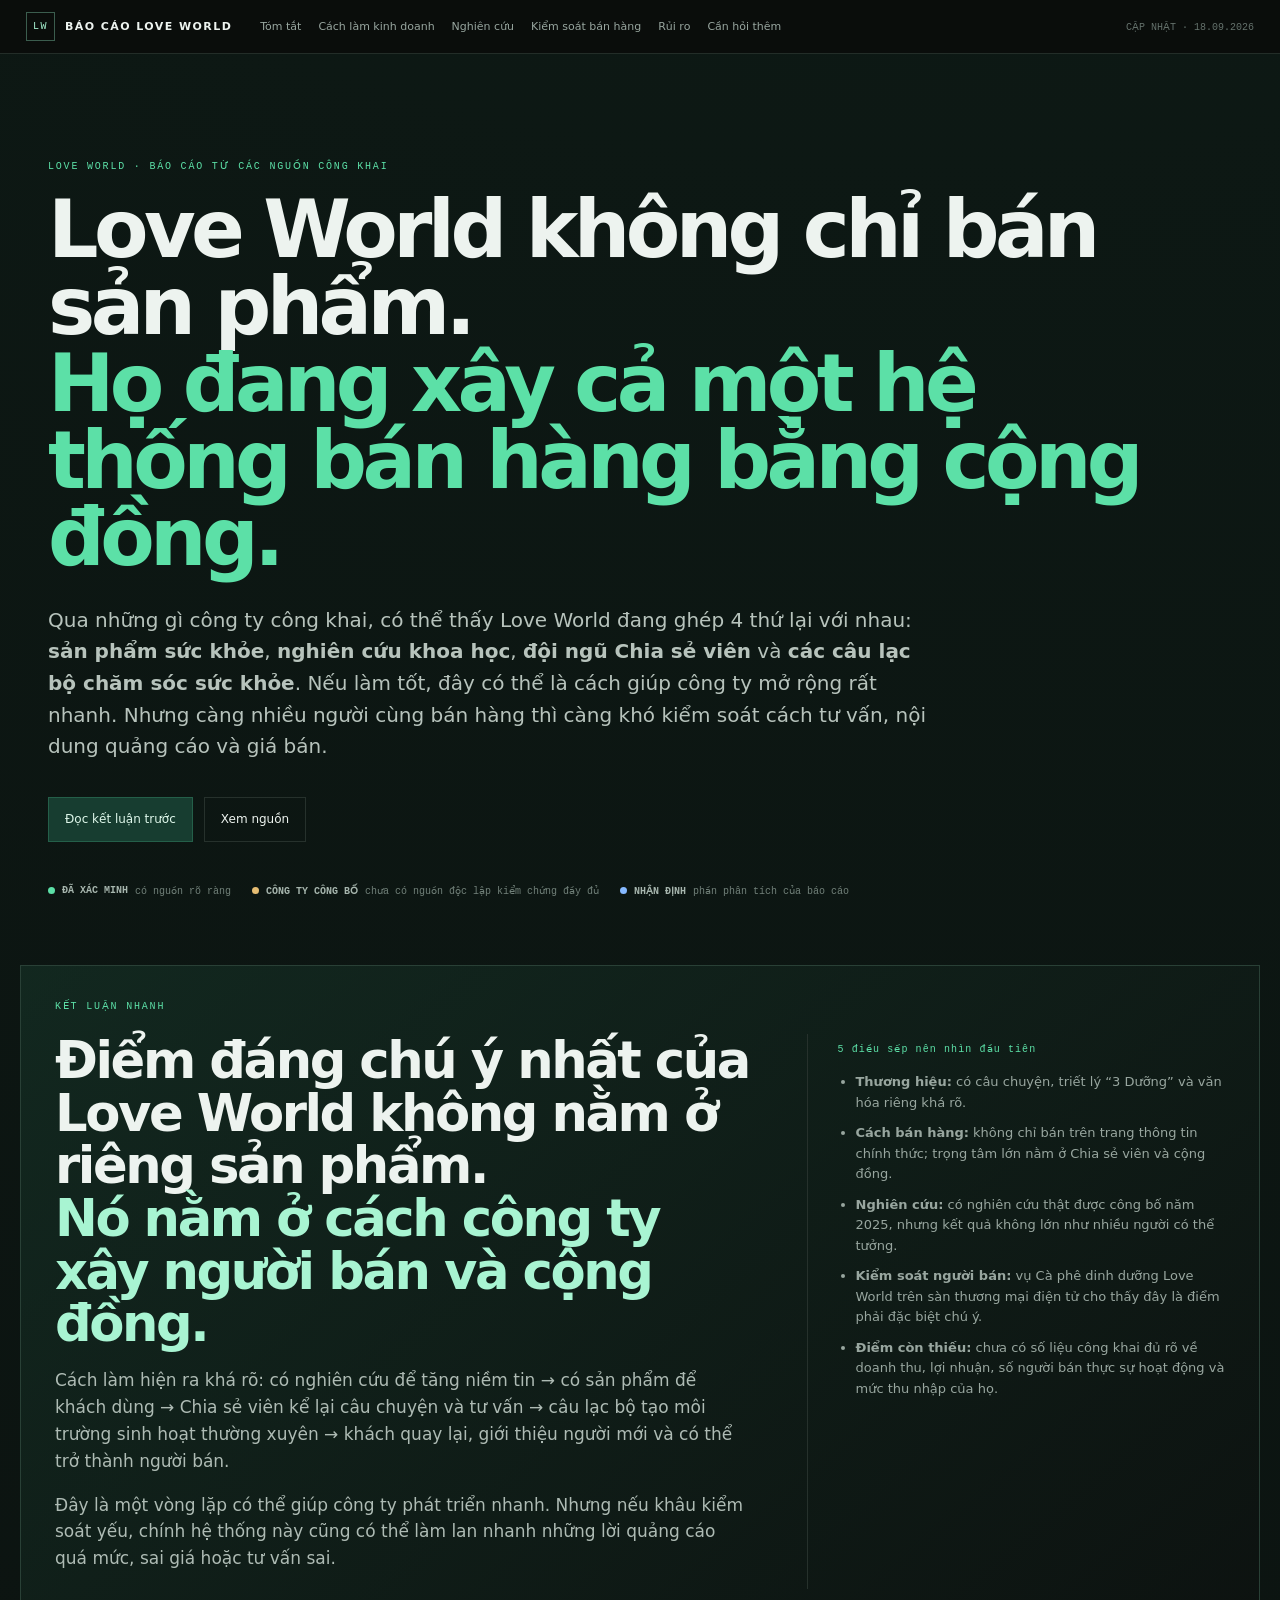
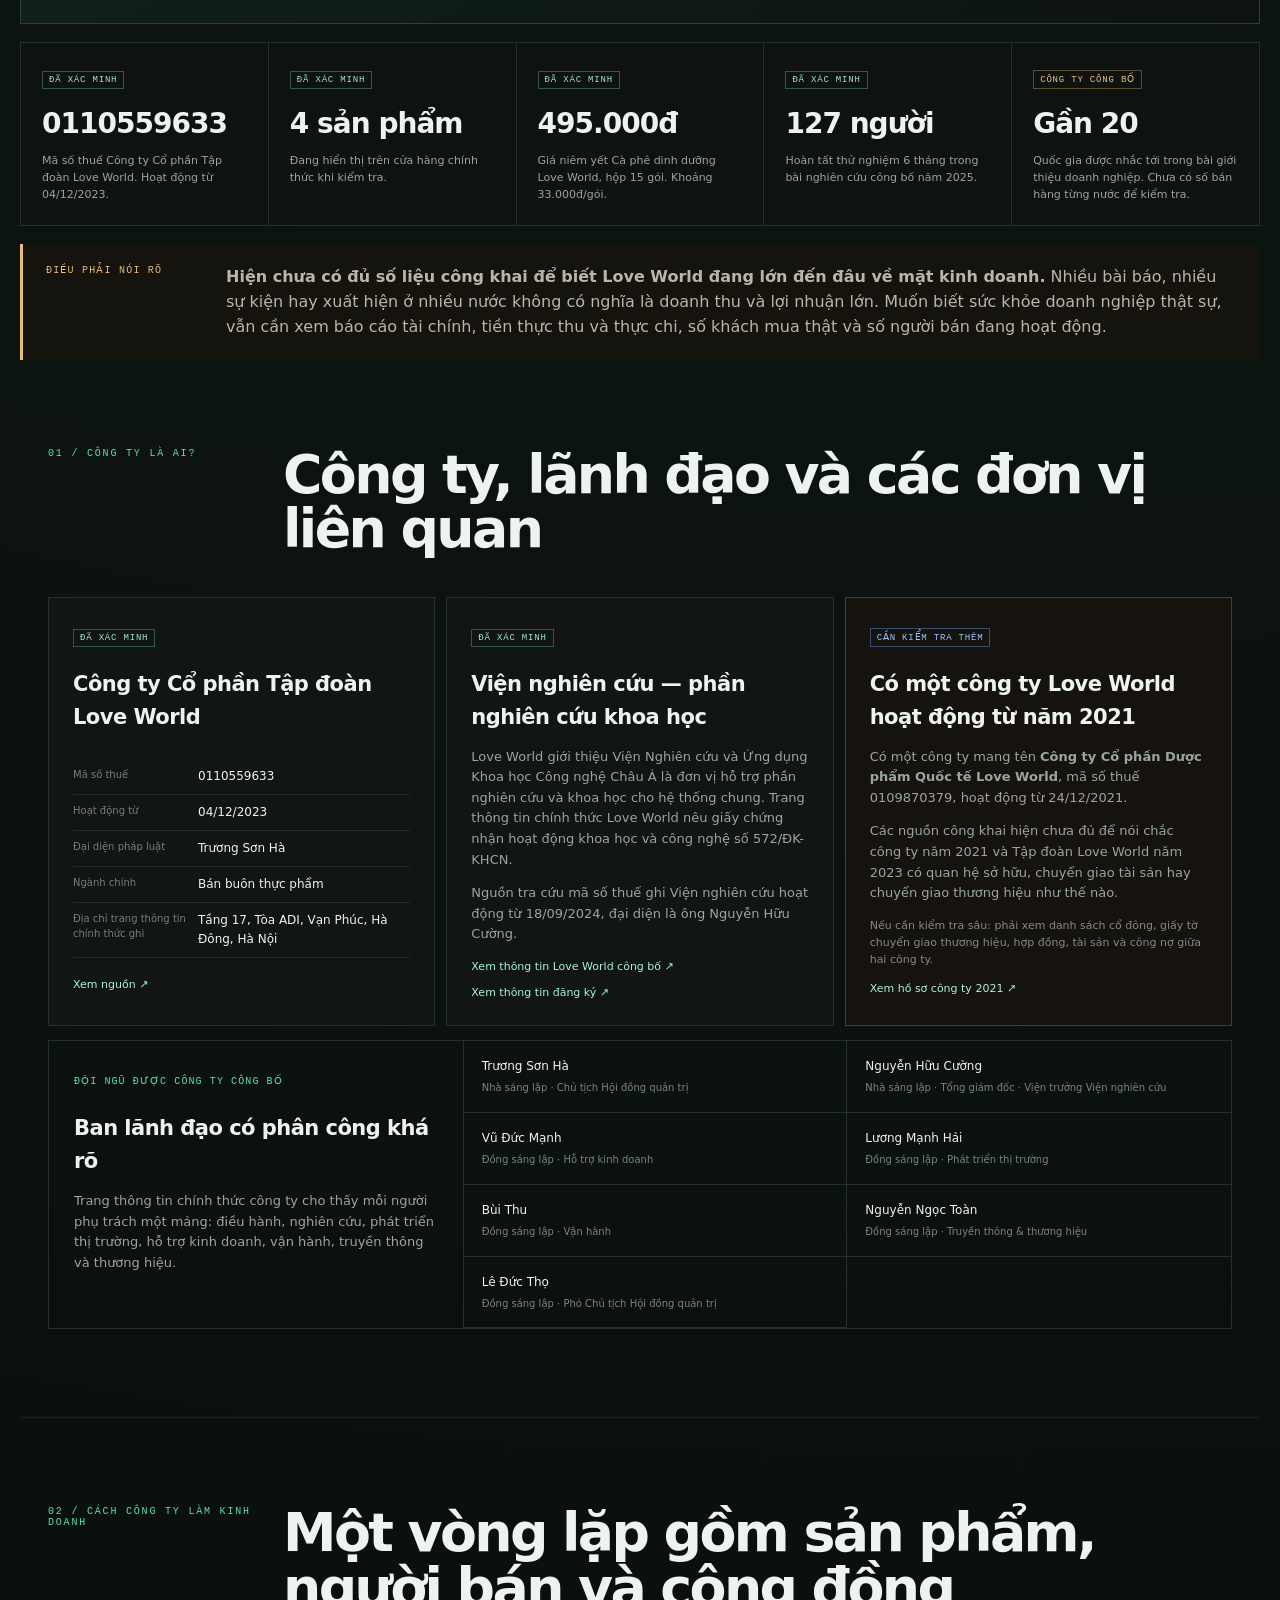
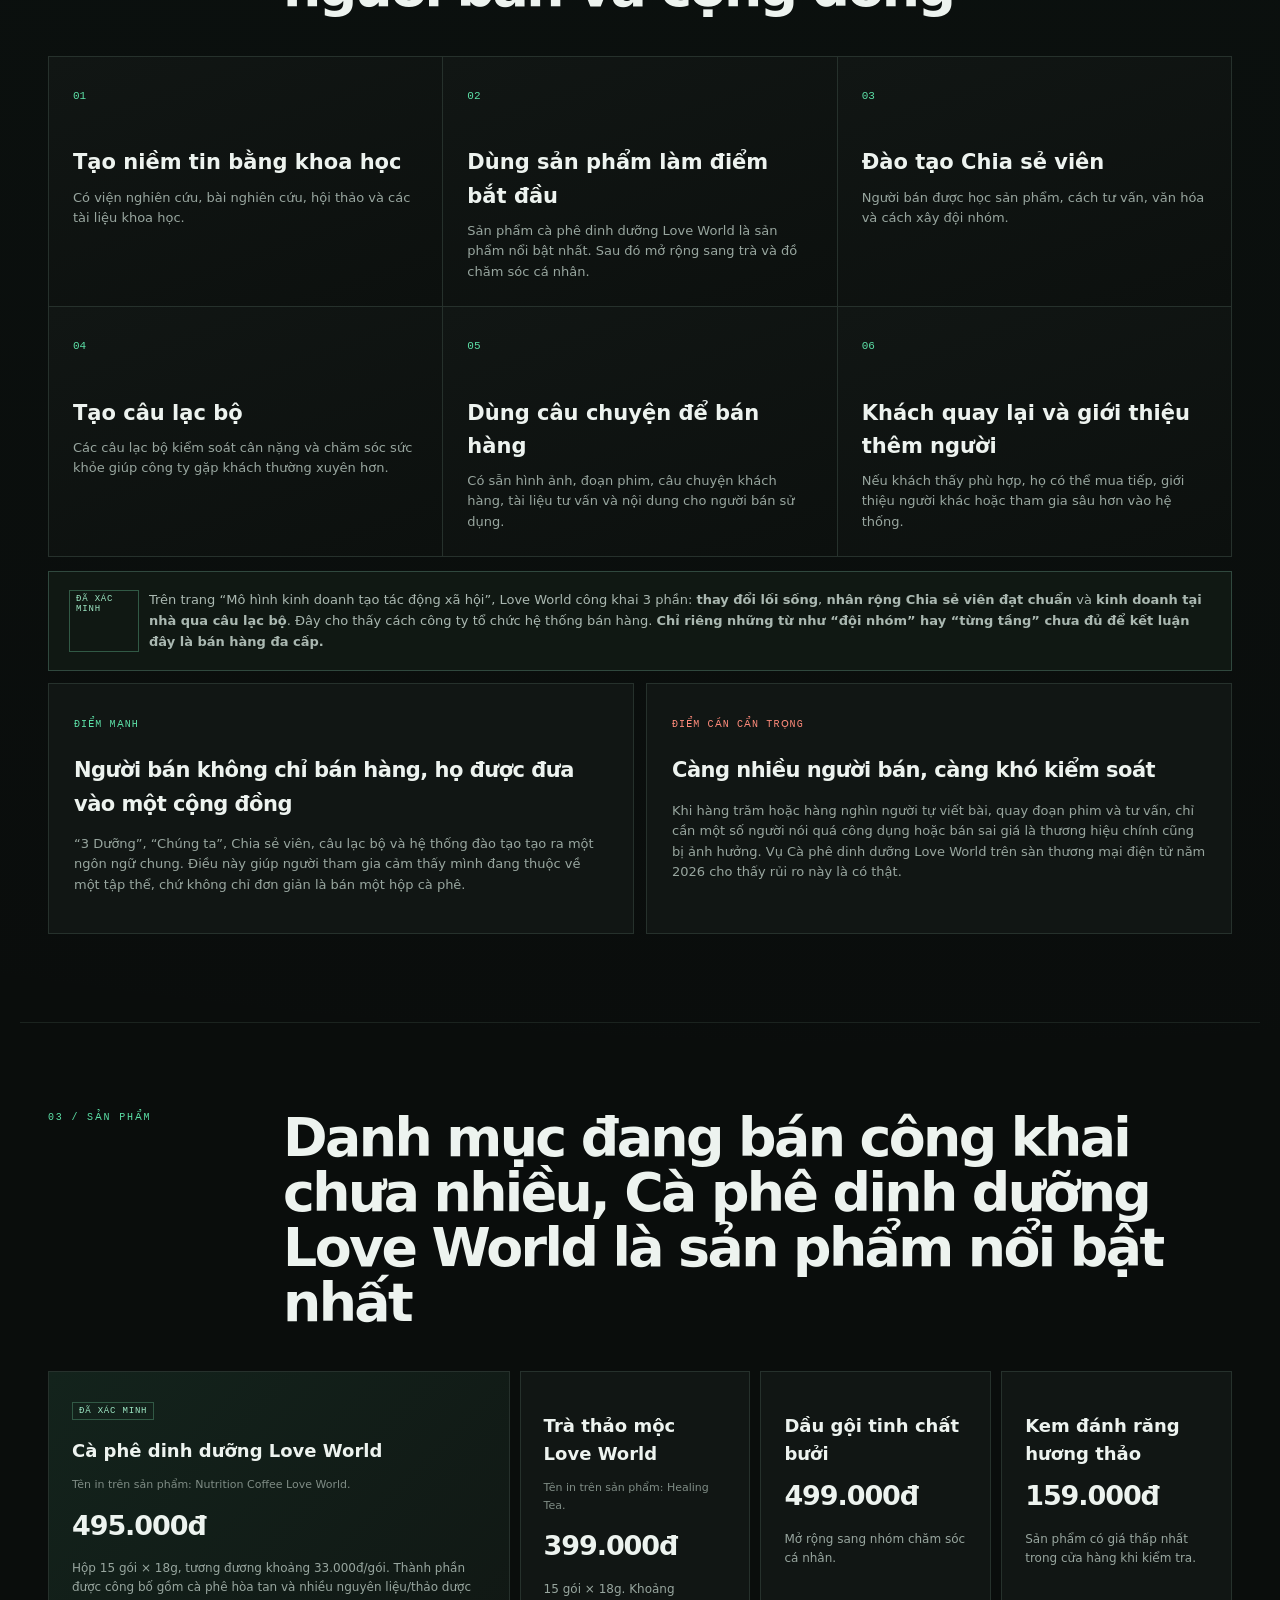
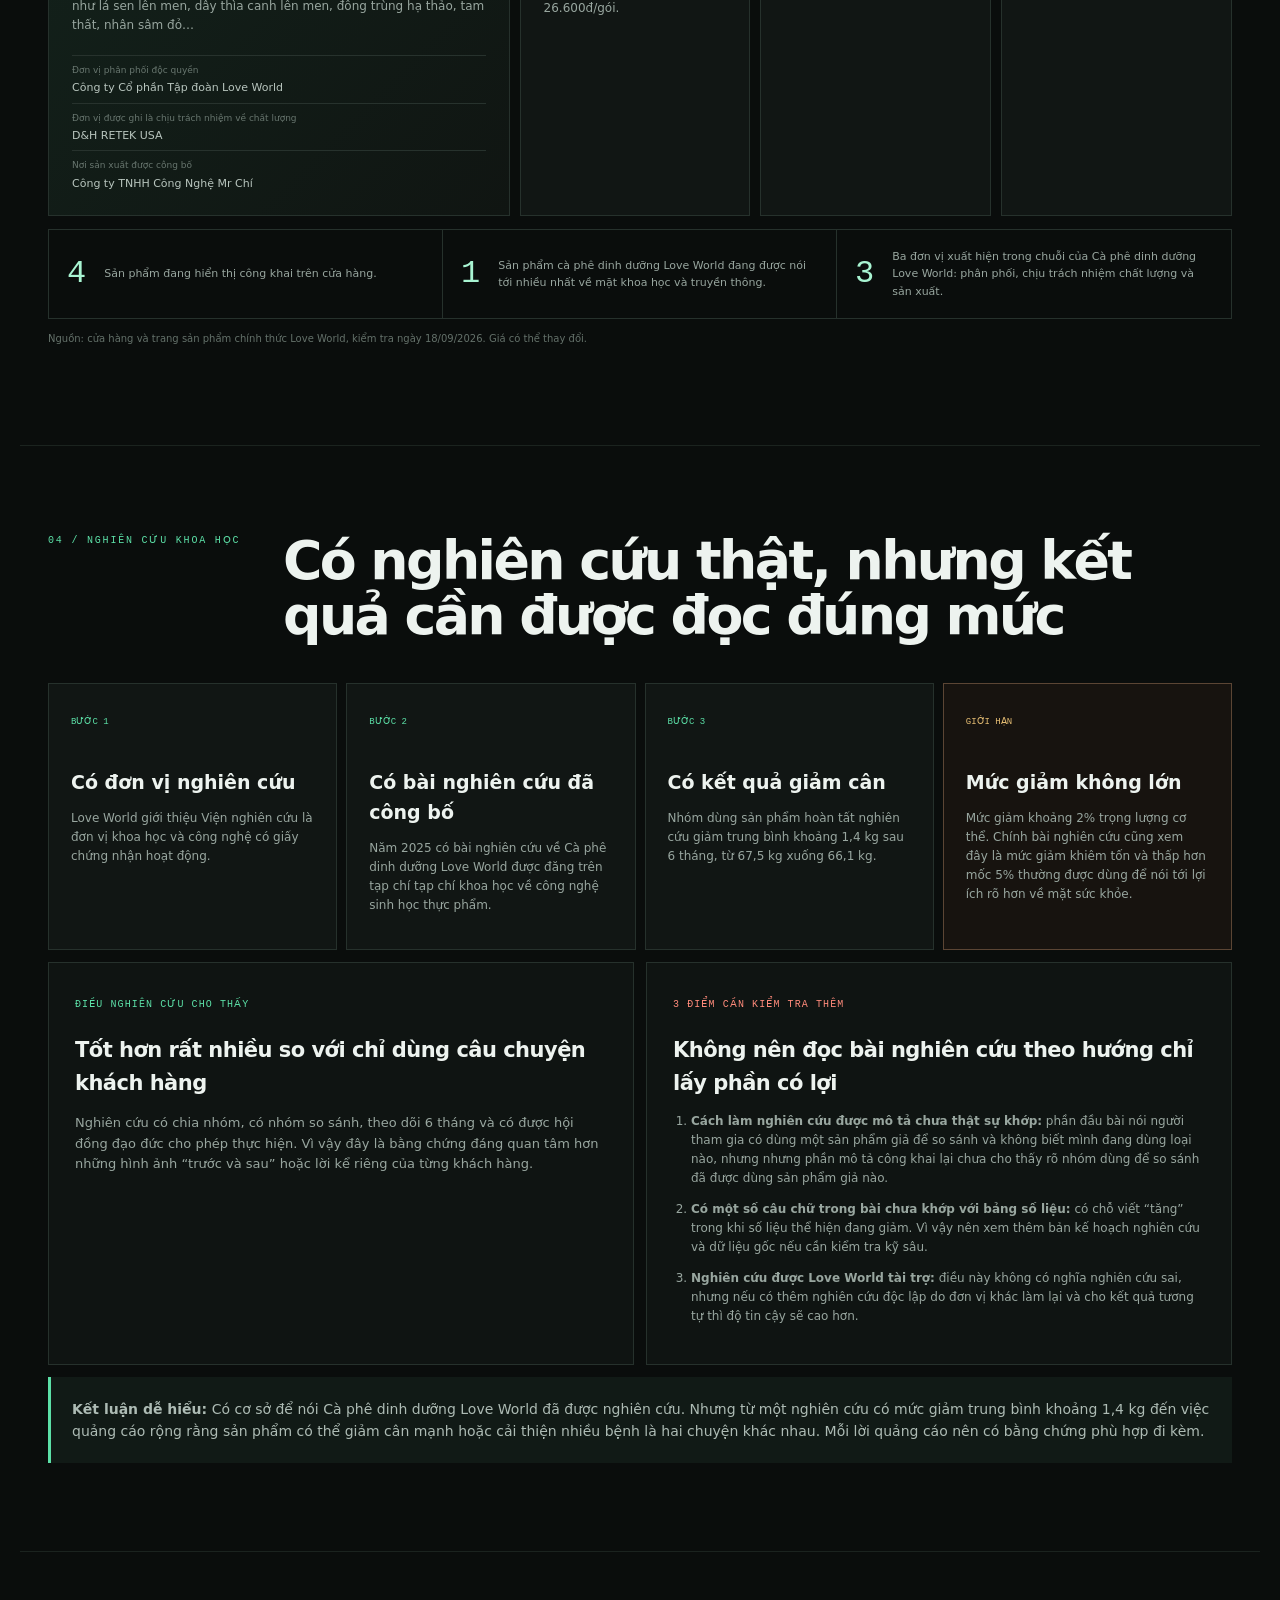
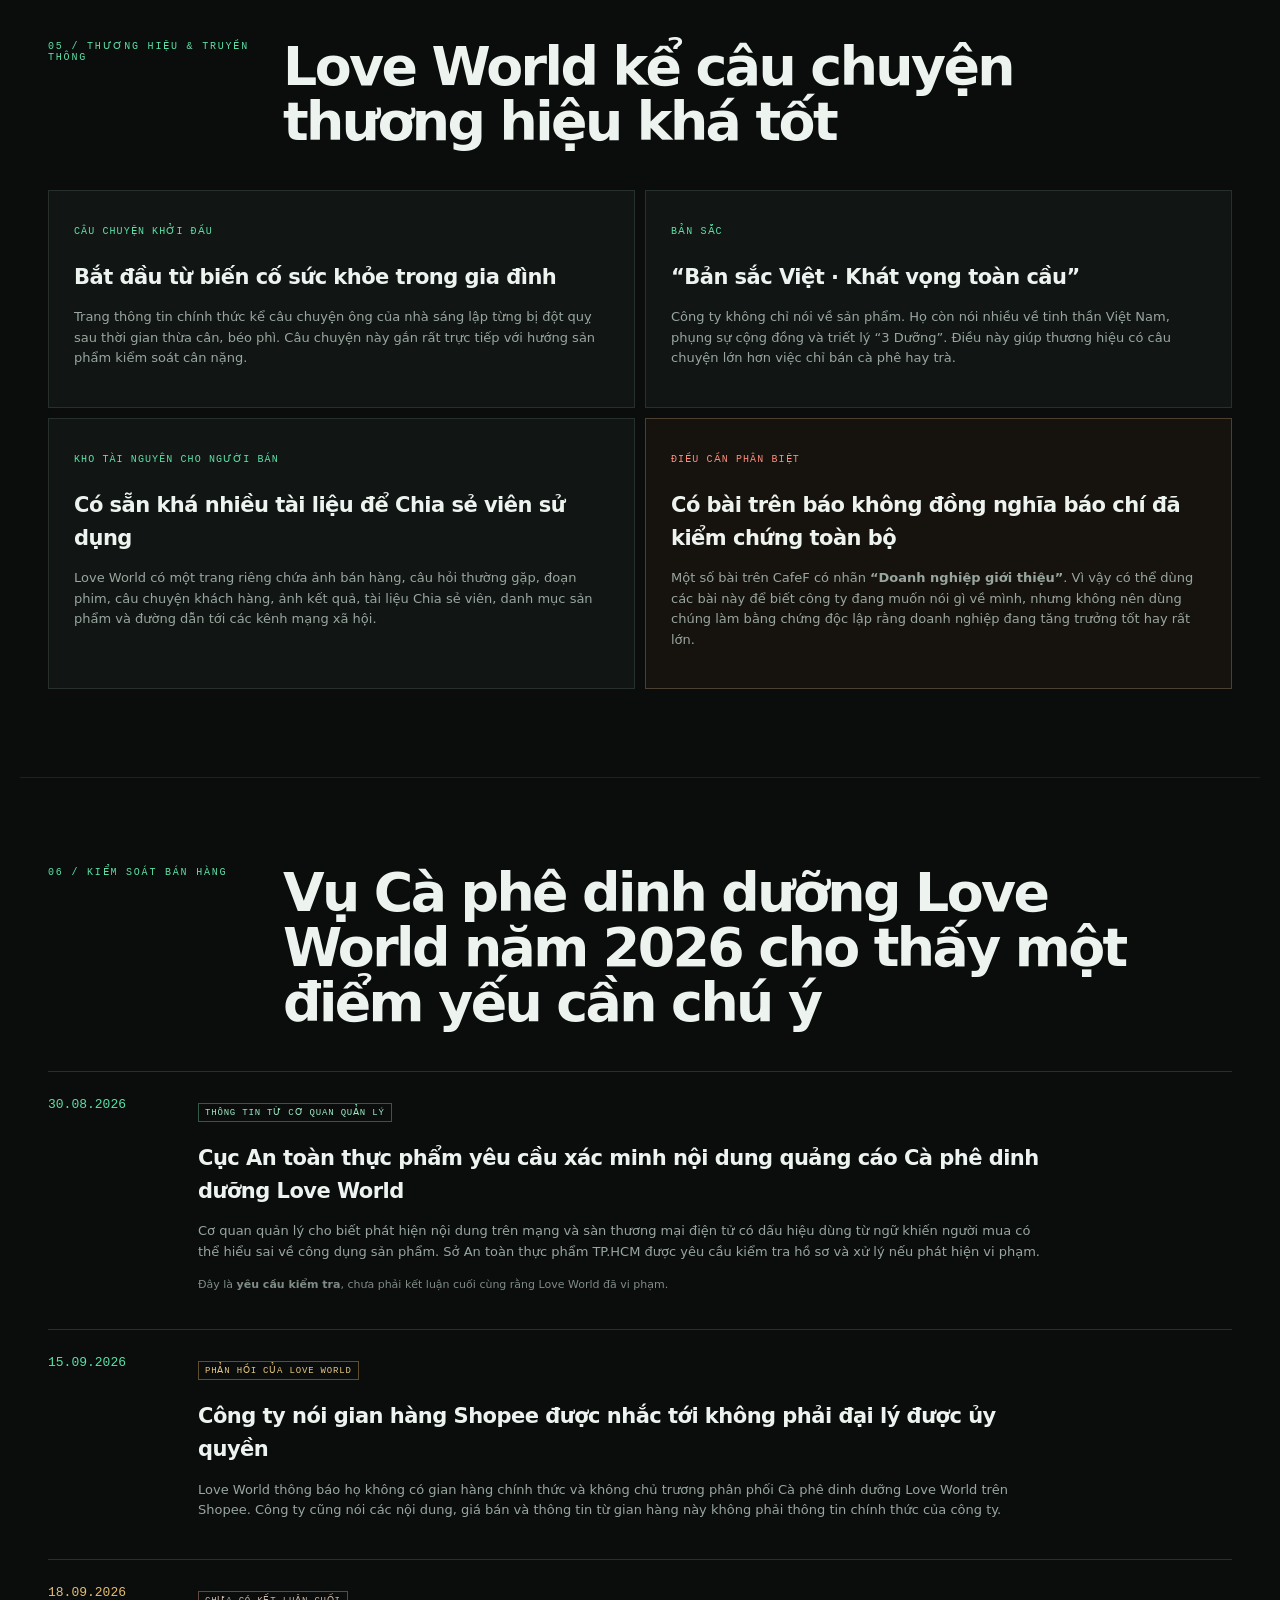
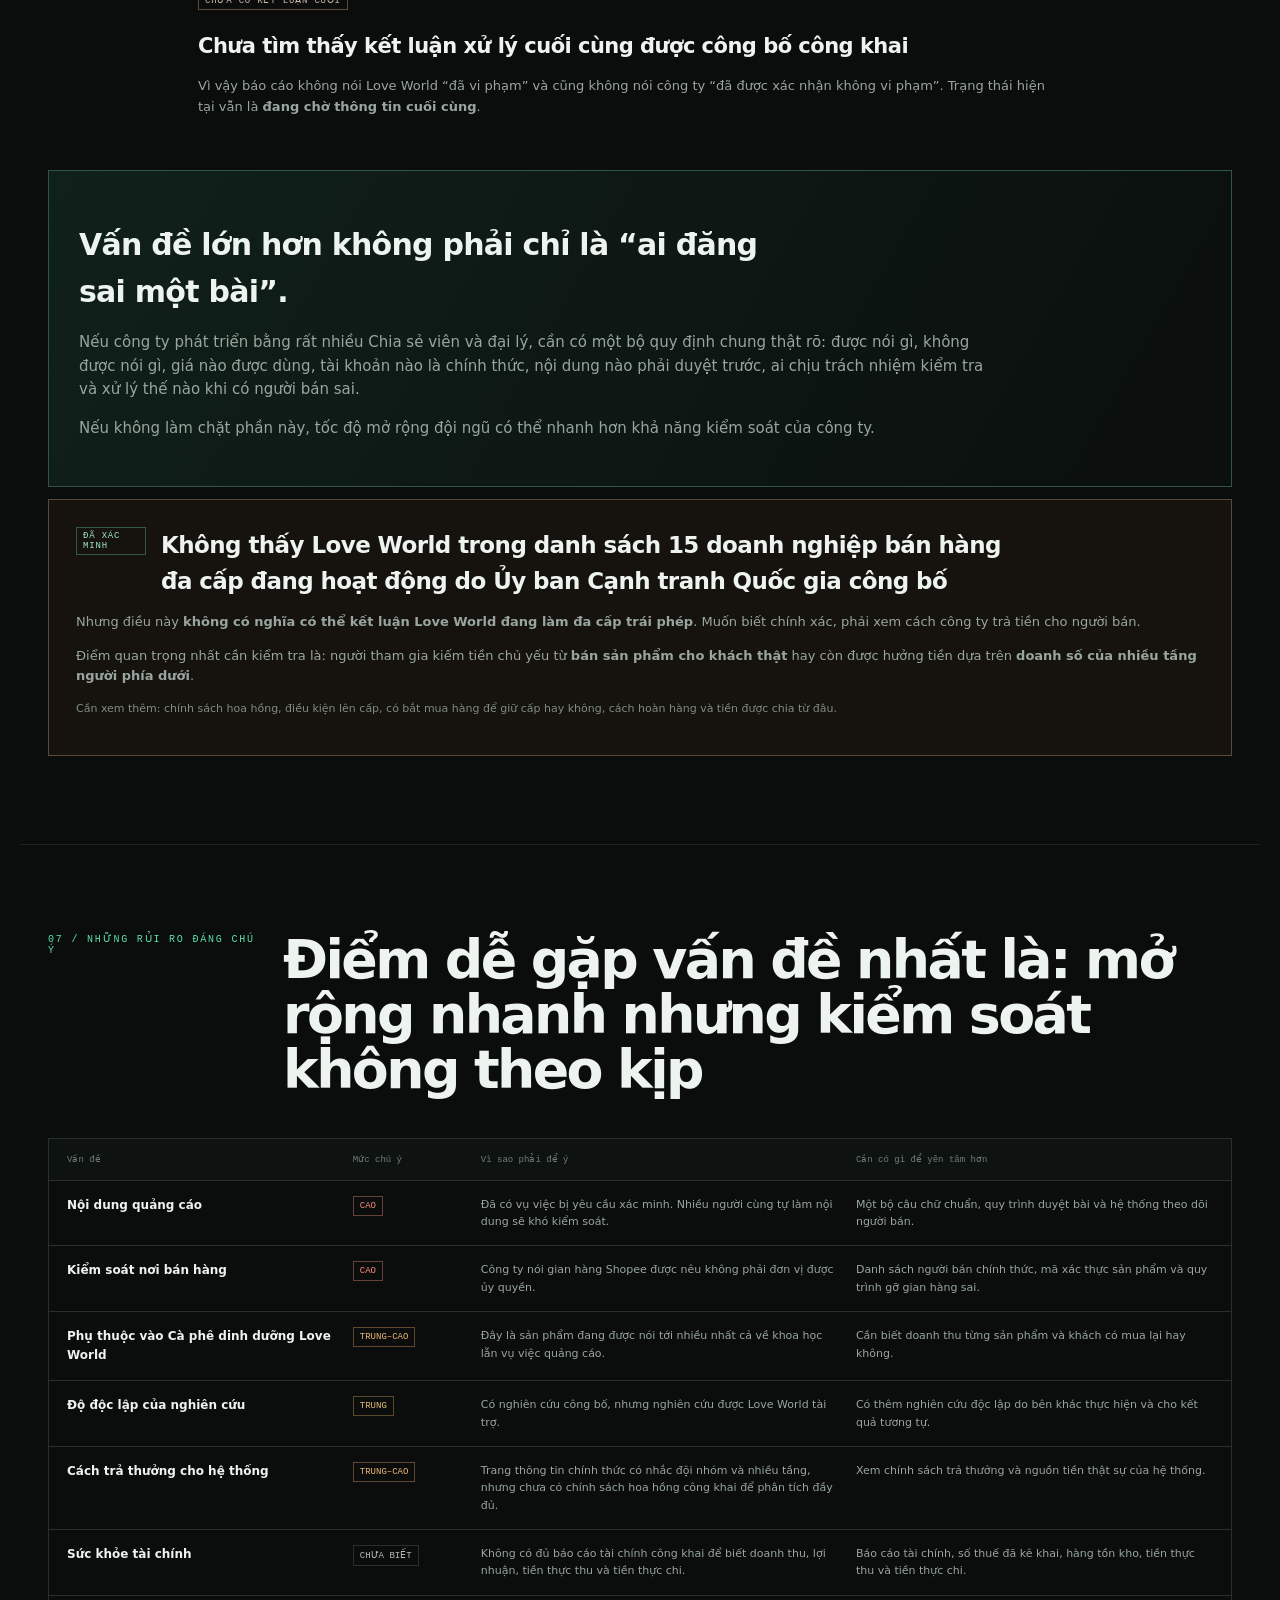
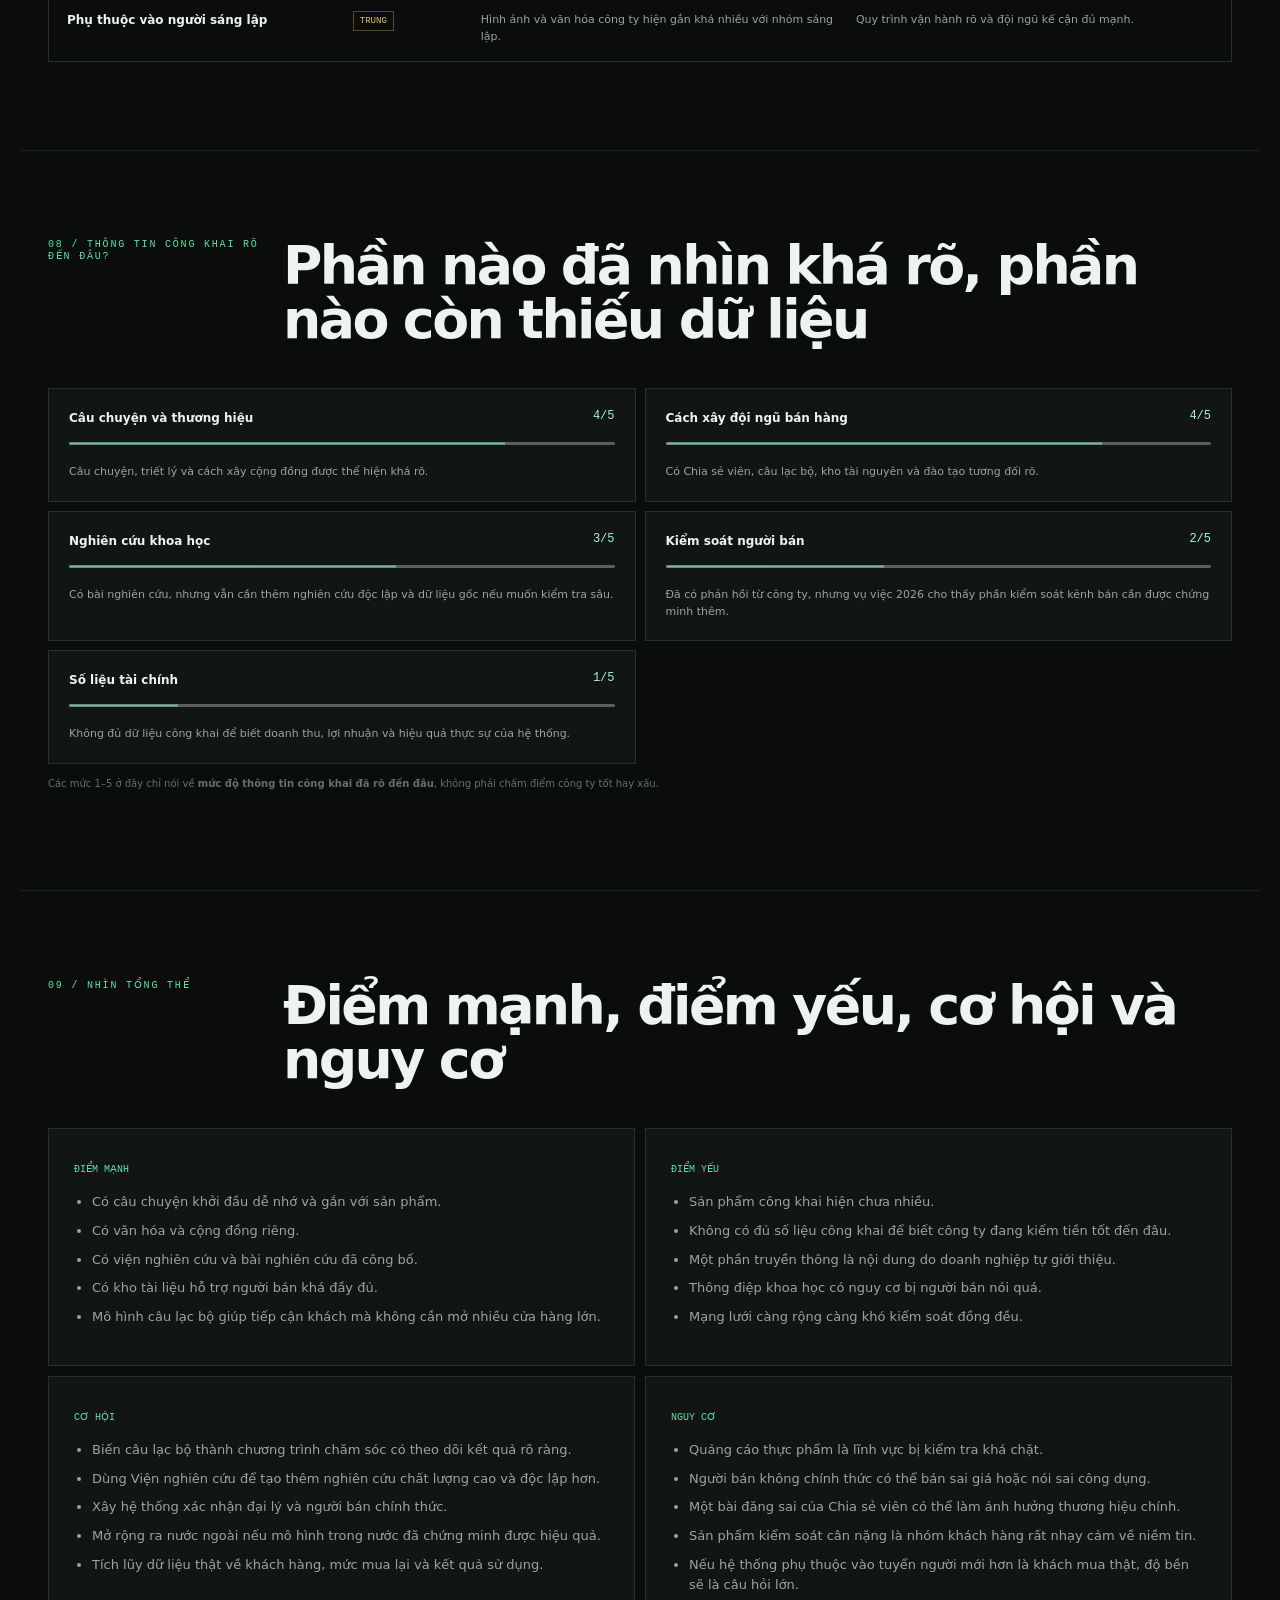
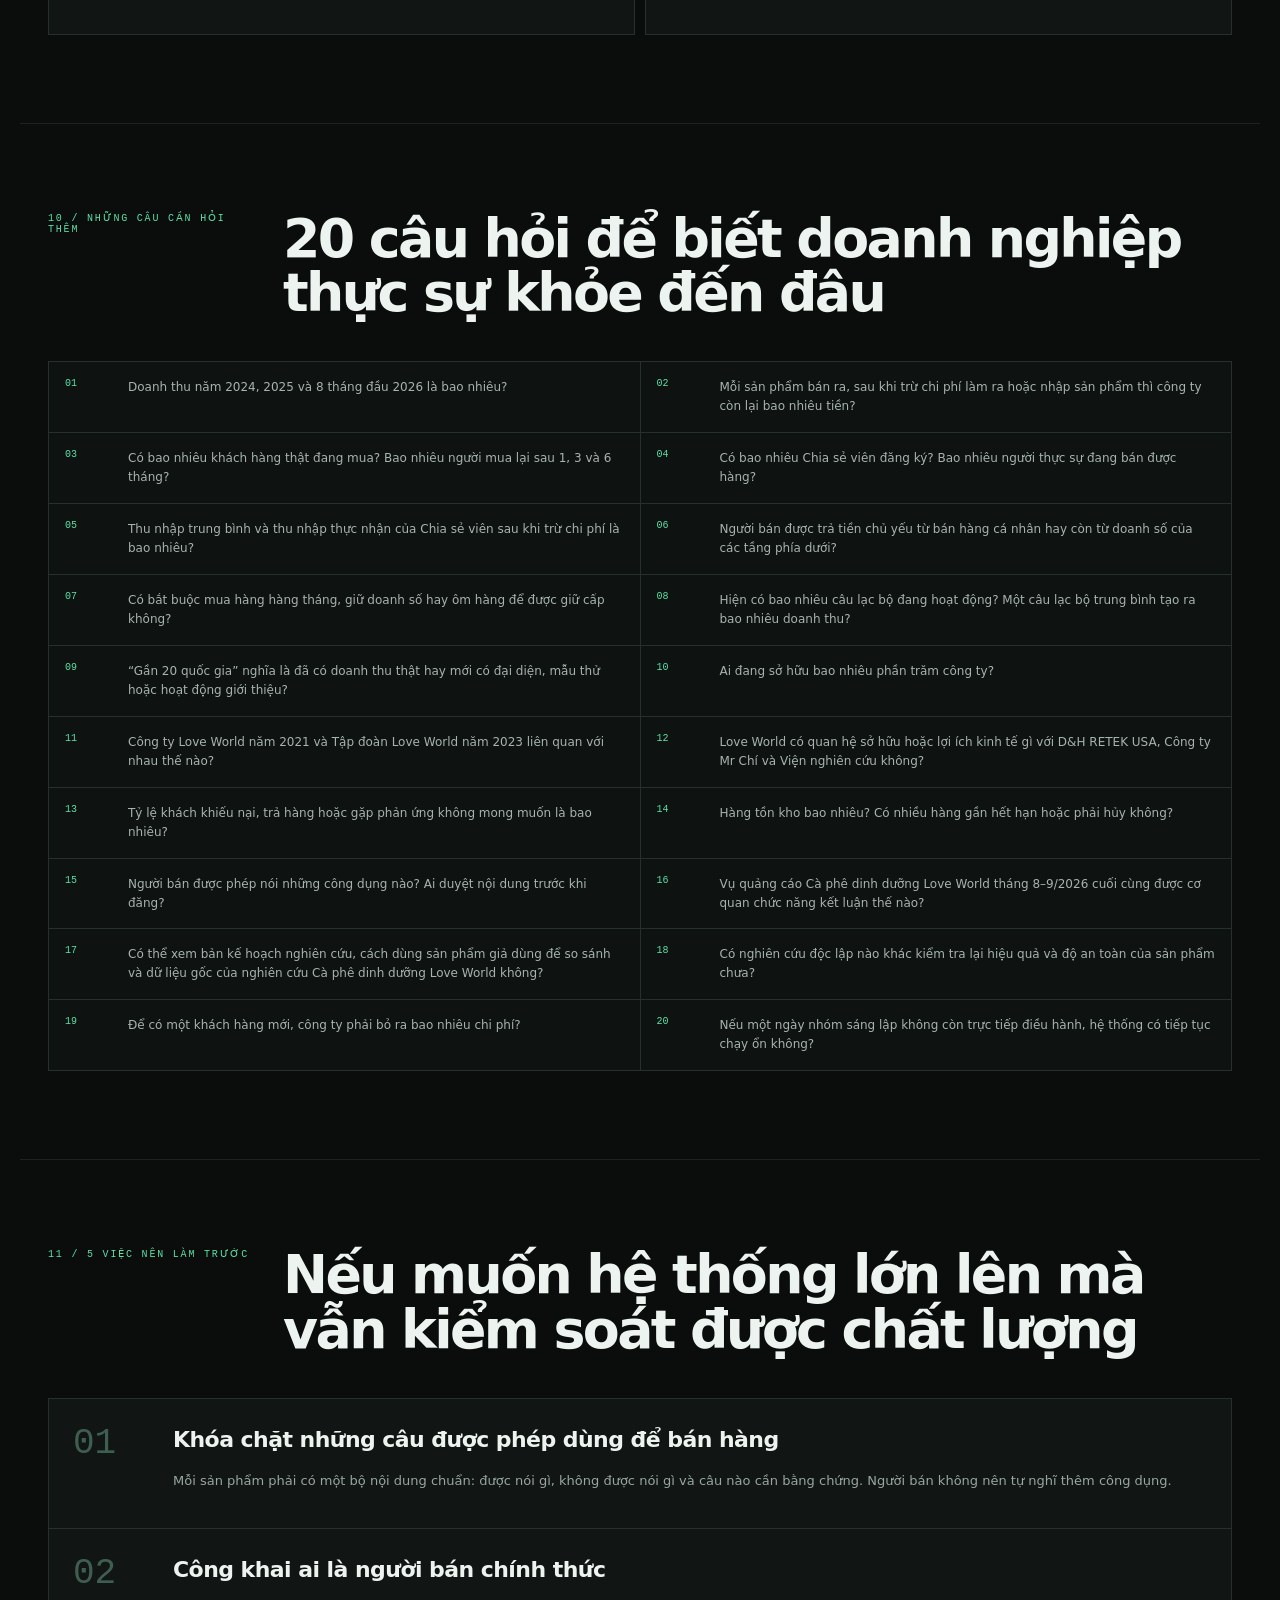
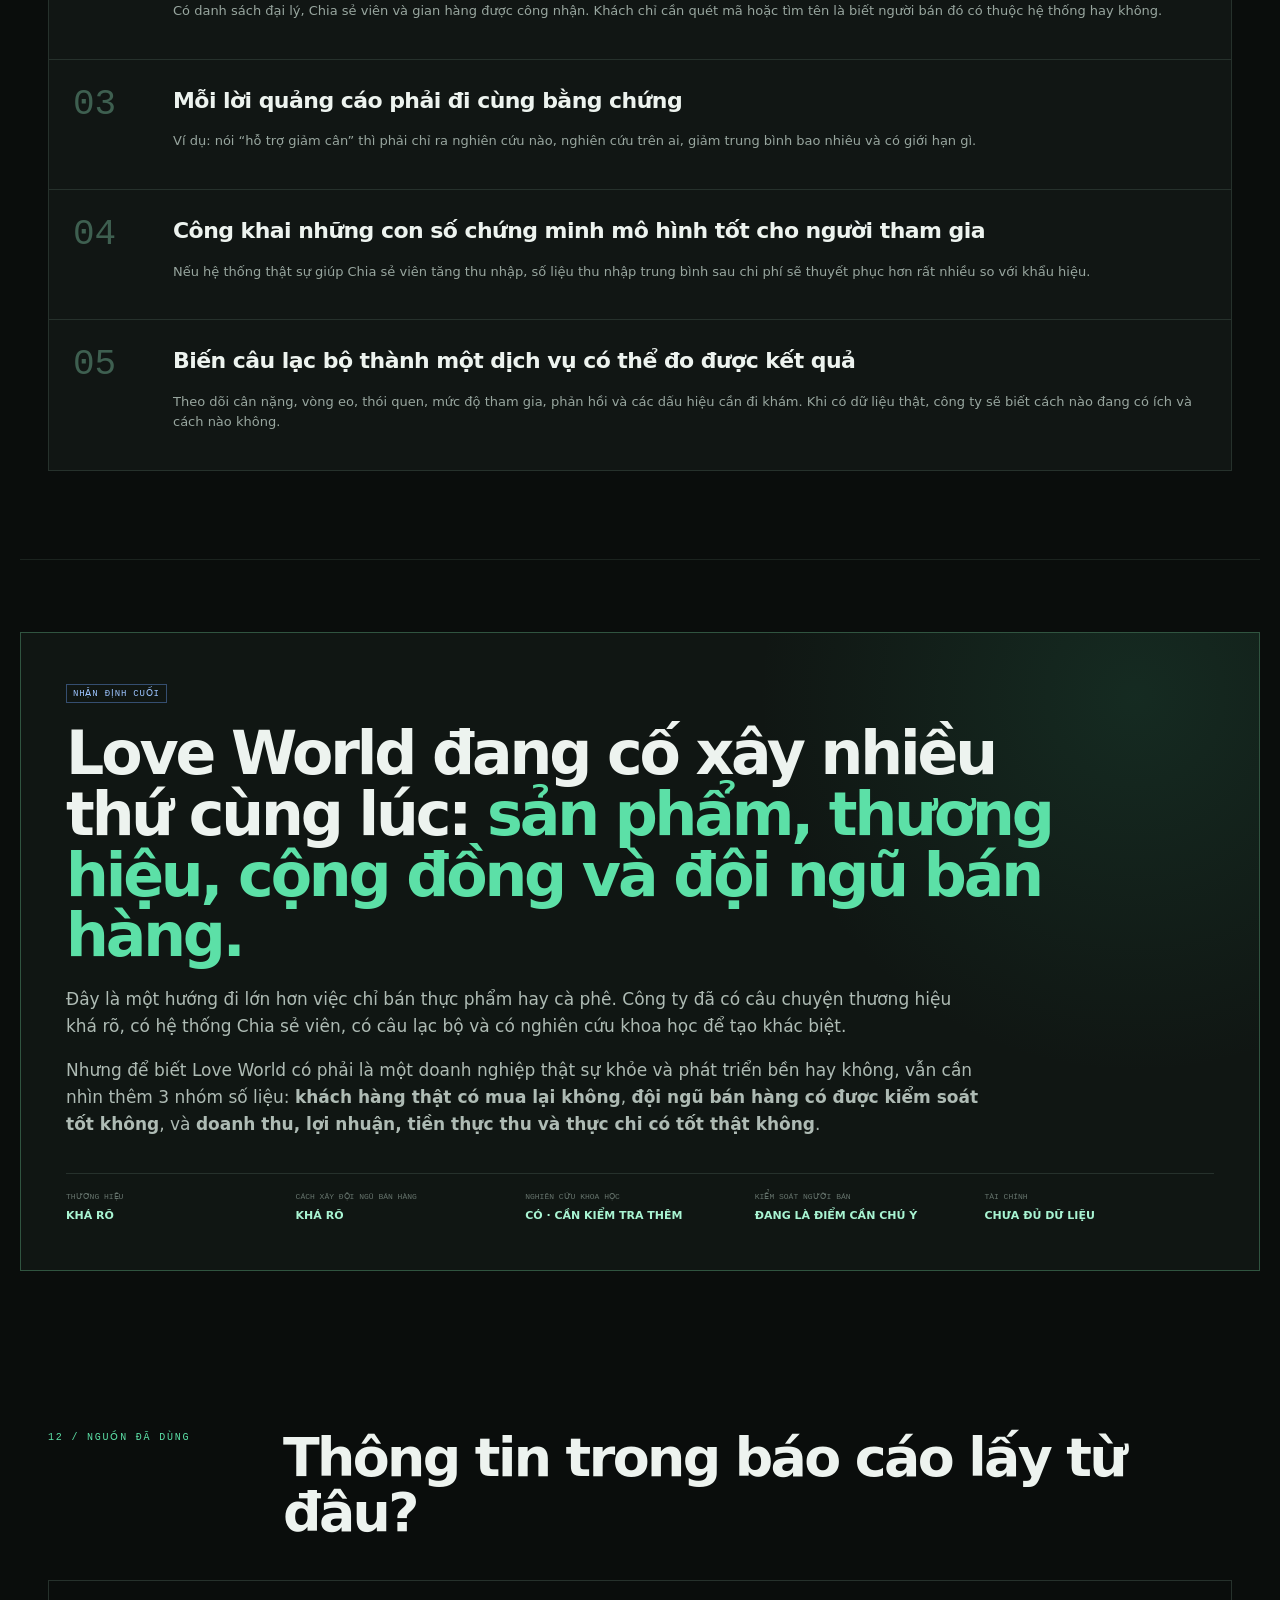
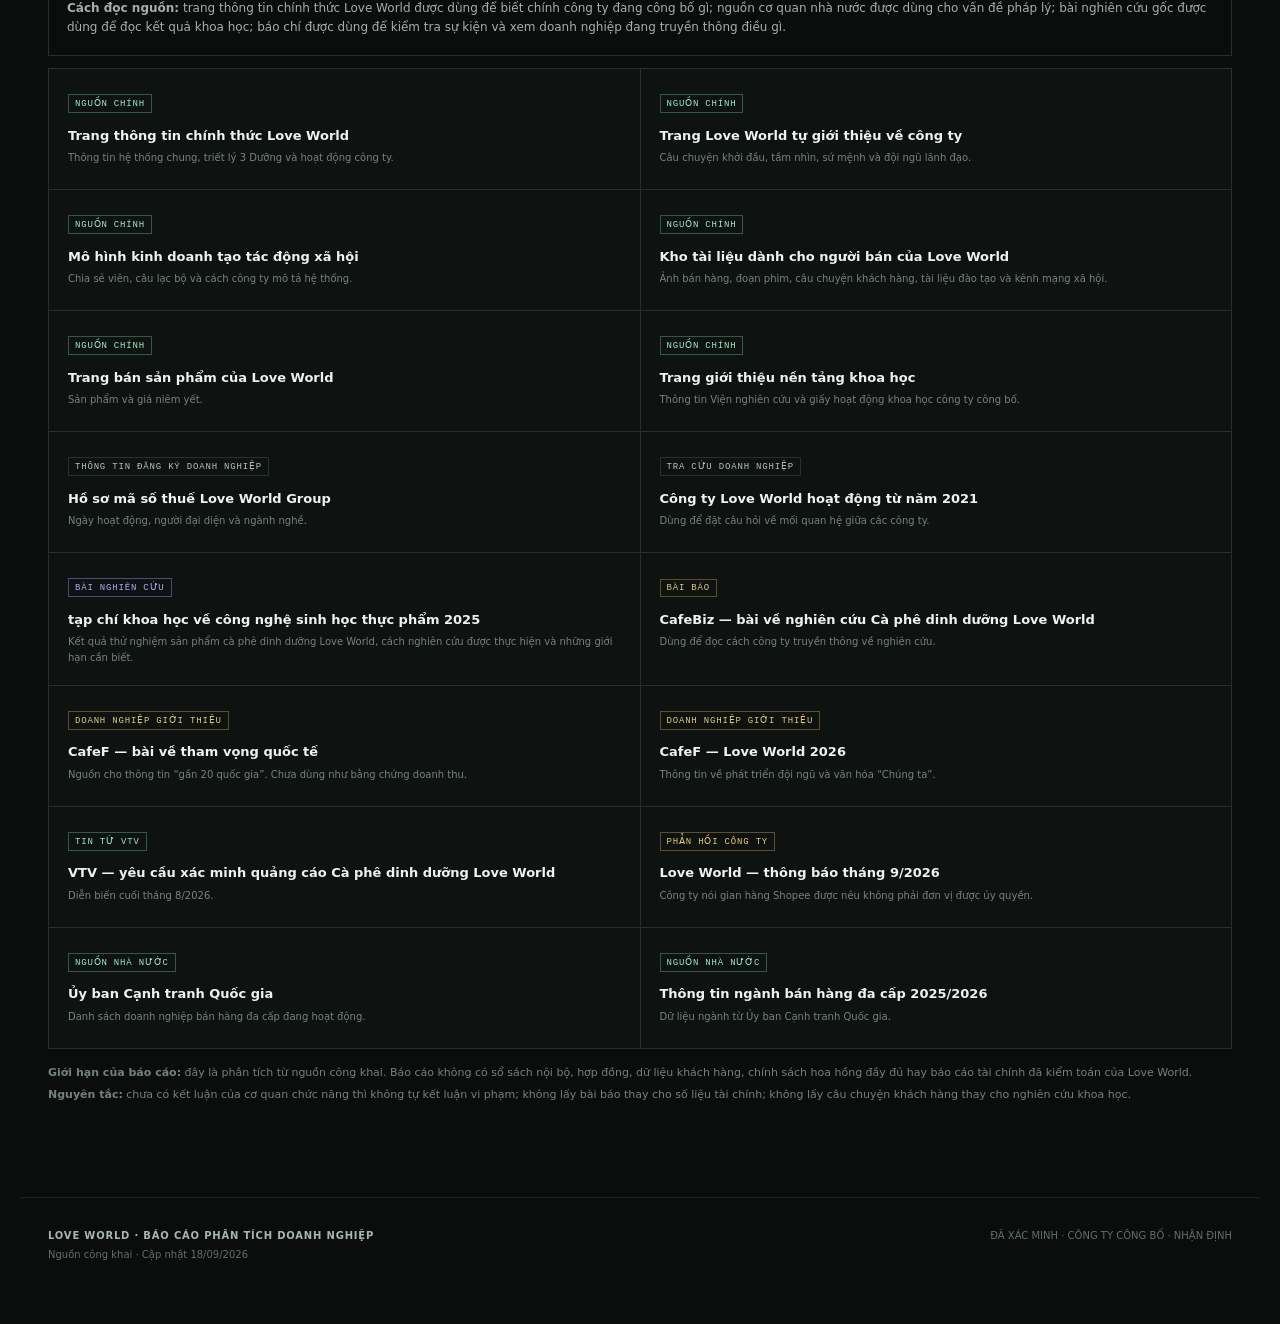
==== commit c81d9496: "Simplify every visible term in Love World report" ====
--- a/loveworld-business-analysis-2026/index.html
+++ b/loveworld-business-analysis-2026/index.html
@@ -13,7 +13,7 @@
 <div class="progress" id="progress"></div>
 
 <header class="topbar">
-  <a class="brand" href="#top"><span class="brandmark">LW</span><span>PHÂN TÍCH DOANH NGHIỆP</span></a>
+  <a class="brand" href="#top"><span class="brandmark">LW</span><span>BÁO CÁO LOVE WORLD</span></a>
   <nav>
     <a href="#snapshot">Tóm tắt</a>
     <a href="#model">Cách làm kinh doanh</a>
@@ -74,9 +74,9 @@
       <span class="label">5 điều sếp nên nhìn đầu tiên</span>
       <ul>
         <li><b>Thương hiệu:</b> có câu chuyện, triết lý “3 Dưỡng” và văn hóa riêng khá rõ.</li>
-        <li><b>Cách bán hàng:</b> không chỉ bán trên website; trọng tâm lớn nằm ở Chia sẻ viên và cộng đồng.</li>
+        <li><b>Cách bán hàng:</b> không chỉ bán trên trang thông tin chính thức; trọng tâm lớn nằm ở Chia sẻ viên và cộng đồng.</li>
         <li><b>Nghiên cứu:</b> có nghiên cứu thật được công bố năm 2025, nhưng kết quả không lớn như nhiều người có thể tưởng.</li>
-        <li><b>Kiểm soát người bán:</b> vụ Nutrition Coffee trên sàn thương mại điện tử cho thấy đây là điểm phải đặc biệt chú ý.</li>
+        <li><b>Kiểm soát người bán:</b> vụ Cà phê dinh dưỡng Love World trên sàn thương mại điện tử cho thấy đây là điểm phải đặc biệt chú ý.</li>
         <li><b>Điểm còn thiếu:</b> chưa có số liệu công khai đủ rõ về doanh thu, lợi nhuận, số người bán thực sự hoạt động và mức thu nhập của họ.</li>
       </ul>
     </article>
@@ -87,7 +87,7 @@
   <article>
     <span class="pill direct">ĐÃ XÁC MINH</span>
     <b>0110559633</b>
-    <p>Mã số thuế Công ty CP Tập đoàn Love World. Hoạt động từ 04/12/2023.</p>
+    <p>Mã số thuế Công ty Cổ phần Tập đoàn Love World. Hoạt động từ 04/12/2023.</p>
   </article>
   <article>
     <span class="pill direct">ĐÃ XÁC MINH</span>
@@ -97,7 +97,7 @@
   <article>
     <span class="pill direct">ĐÃ XÁC MINH</span>
     <b>495.000đ</b>
-    <p>Giá niêm yết Nutrition Coffee, hộp 15 gói. Khoảng 33.000đ/gói.</p>
+    <p>Giá niêm yết Cà phê dinh dưỡng Love World, hộp 15 gói. Khoảng 33.000đ/gói.</p>
   </article>
   <article>
     <span class="pill direct">ĐÃ XÁC MINH</span>
@@ -116,51 +116,51 @@
   <p>
     <b>Hiện chưa có đủ số liệu công khai để biết Love World đang lớn đến đâu về mặt kinh doanh.</b>
     Nhiều bài báo, nhiều sự kiện hay xuất hiện ở nhiều nước không có nghĩa là doanh thu và lợi nhuận lớn.
-    Muốn biết sức khỏe doanh nghiệp thật sự, vẫn cần xem báo cáo tài chính, dòng tiền, số khách mua thật và số người bán đang hoạt động.
+    Muốn biết sức khỏe doanh nghiệp thật sự, vẫn cần xem báo cáo tài chính, tiền thực thu và thực chi, số khách mua thật và số người bán đang hoạt động.
   </p>
 </section>
 
 <section class="section">
   <div class="section-head">
     <span>01 / CÔNG TY LÀ AI?</span>
-    <h2>Pháp nhân, lãnh đạo và các đơn vị liên quan</h2>
+    <h2>Công ty, lãnh đạo và các đơn vị liên quan</h2>
   </div>
 
   <div class="corp-grid">
     <article class="profile-card">
       <span class="pill direct">ĐÃ XÁC MINH</span>
-      <h3>Công ty CP Tập đoàn Love World</h3>
+      <h3>Công ty Cổ phần Tập đoàn Love World</h3>
       <dl>
         <div><dt>Mã số thuế</dt><dd>0110559633</dd></div>
         <div><dt>Hoạt động từ</dt><dd>04/12/2023</dd></div>
         <div><dt>Đại diện pháp luật</dt><dd>Trương Sơn Hà</dd></div>
         <div><dt>Ngành chính</dt><dd>Bán buôn thực phẩm</dd></div>
-        <div><dt>Địa chỉ website ghi</dt><dd>Tầng 17, Tòa ADI, Vạn Phúc, Hà Đông, Hà Nội</dd></div>
+        <div><dt>Địa chỉ trang thông tin chính thức ghi</dt><dd>Tầng 17, Tòa ADI, Vạn Phúc, Hà Đông, Hà Nội</dd></div>
       </dl>
       <a class="source-link" target="_blank" href="https://masothue.com/0110559633-cong-ty-co-phan-tap-doan-love-world">Xem nguồn ↗</a>
     </article>
 
     <article class="profile-card">
       <span class="pill direct">ĐÃ XÁC MINH</span>
-      <h3>IRASTA — phần nghiên cứu khoa học</h3>
+      <h3>Viện nghiên cứu — phần nghiên cứu khoa học</h3>
       <p>
         Love World giới thiệu Viện Nghiên cứu và Ứng dụng Khoa học Công nghệ Châu Á
-        là đơn vị hỗ trợ phần nghiên cứu và khoa học cho hệ sinh thái.
-        Website Love World nêu giấy chứng nhận hoạt động khoa học và công nghệ số 572/ĐK-KHCN.
-      </p>
-      <p>
-        Nguồn tra cứu mã số thuế ghi IRASTA hoạt động từ 18/09/2024,
+        là đơn vị hỗ trợ phần nghiên cứu và khoa học cho hệ thống chung.
+        Trang thông tin chính thức Love World nêu giấy chứng nhận hoạt động khoa học và công nghệ số 572/ĐK-KHCN.
+      </p>
+      <p>
+        Nguồn tra cứu mã số thuế ghi Viện nghiên cứu hoạt động từ 18/09/2024,
         đại diện là ông Nguyễn Hữu Cường.
       </p>
-      <a class="source-link" target="_blank" href="https://thegioiyeuthuong.vn/nen-tang-san-pham-hang-dau-the-gioi-den-tu-viet-nam/">Nguồn Love World ↗</a>
-      <a class="source-link" target="_blank" href="https://masothue.com/0318674603-vien-nghien-cuu-va-ung-dung-khoa-hoc-cong-nghe-chau-a">Nguồn mã số thuế ↗</a>
+      <a class="source-link" target="_blank" href="https://thegioiyeuthuong.vn/nen-tang-san-pham-hang-dau-the-gioi-den-tu-viet-nam/">Xem thông tin Love World công bố ↗</a>
+      <a class="source-link" target="_blank" href="https://masothue.com/0318674603-vien-nghien-cuu-va-ung-dung-khoa-hoc-cong-nghe-chau-a">Xem thông tin đăng ký ↗</a>
     </article>
 
     <article class="profile-card warning">
       <span class="pill synth">CẦN KIỂM TRA THÊM</span>
-      <h3>Có một pháp nhân Love World hoạt động từ năm 2021</h3>
-      <p>
-        Có một công ty mang tên <b>Công ty CP Dược phẩm Quốc tế Love World</b>,
+      <h3>Có một công ty Love World hoạt động từ năm 2021</h3>
+      <p>
+        Có một công ty mang tên <b>Công ty Cổ phần Dược phẩm Quốc tế Love World</b>,
         mã số thuế 0109870379, hoạt động từ 24/12/2021.
       </p>
       <p>
@@ -169,7 +169,7 @@
       </p>
       <p class="small">
         Nếu cần kiểm tra sâu: phải xem danh sách cổ đông, giấy tờ chuyển giao thương hiệu,
-        hợp đồng, tài sản và công nợ giữa hai pháp nhân.
+        hợp đồng, tài sản và công nợ giữa hai công ty.
       </p>
       <a class="source-link" target="_blank" href="https://thuvienphapluat.vn/ma-so-thue/cong-ty-co-phan-duoc-pham-quoc-te-love-world-mst-0109870379.html">Xem hồ sơ công ty 2021 ↗</a>
     </article>
@@ -180,19 +180,19 @@
       <span class="label">ĐỘI NGŨ ĐƯỢC CÔNG TY CÔNG BỐ</span>
       <h3>Ban lãnh đạo có phân công khá rõ</h3>
       <p>
-        Website công ty cho thấy mỗi người phụ trách một mảng:
+        Trang thông tin chính thức công ty cho thấy mỗi người phụ trách một mảng:
         điều hành, nghiên cứu, phát triển thị trường, hỗ trợ kinh doanh,
         vận hành, truyền thông và thương hiệu.
       </p>
     </div>
     <div class="leader-list">
-      <span>Trương Sơn Hà <small>Nhà sáng lập · Chủ tịch HĐQT</small></span>
-      <span>Nguyễn Hữu Cường <small>Nhà sáng lập · Tổng giám đốc · Viện trưởng IRASTA</small></span>
+      <span>Trương Sơn Hà <small>Nhà sáng lập · Chủ tịch Hội đồng quản trị</small></span>
+      <span>Nguyễn Hữu Cường <small>Nhà sáng lập · Tổng giám đốc · Viện trưởng Viện nghiên cứu</small></span>
       <span>Vũ Đức Mạnh <small>Đồng sáng lập · Hỗ trợ kinh doanh</small></span>
       <span>Lương Mạnh Hải <small>Đồng sáng lập · Phát triển thị trường</small></span>
       <span>Bùi Thu <small>Đồng sáng lập · Vận hành</small></span>
       <span>Nguyễn Ngọc Toàn <small>Đồng sáng lập · Truyền thông & thương hiệu</small></span>
-      <span>Lê Đức Thọ <small>Đồng sáng lập · Phó Chủ tịch HĐQT</small></span>
+      <span>Lê Đức Thọ <small>Đồng sáng lập · Phó Chủ tịch Hội đồng quản trị</small></span>
     </div>
   </div>
 </section>
@@ -211,8 +211,8 @@
     </article>
     <article>
       <b>02</b>
-      <h3>Dùng sản phẩm làm điểm vào</h3>
-      <p>Nutrition Coffee là sản phẩm nổi bật nhất. Sau đó mở rộng sang trà và đồ chăm sóc cá nhân.</p>
+      <h3>Dùng sản phẩm làm điểm bắt đầu</h3>
+      <p>Sản phẩm cà phê dinh dưỡng Love World là sản phẩm nổi bật nhất. Sau đó mở rộng sang trà và đồ chăm sóc cá nhân.</p>
     </article>
     <article>
       <b>03</b>
@@ -222,12 +222,12 @@
     <article>
       <b>04</b>
       <h3>Tạo câu lạc bộ</h3>
-      <p>Các CLB kiểm soát cân nặng và chăm sóc sức khỏe giúp công ty gặp khách thường xuyên hơn.</p>
+      <p>Các câu lạc bộ kiểm soát cân nặng và chăm sóc sức khỏe giúp công ty gặp khách thường xuyên hơn.</p>
     </article>
     <article>
       <b>05</b>
       <h3>Dùng câu chuyện để bán hàng</h3>
-      <p>Có sẵn hình ảnh, video, câu chuyện khách hàng, tài liệu tư vấn và nội dung cho người bán sử dụng.</p>
+      <p>Có sẵn hình ảnh, đoạn phim, câu chuyện khách hàng, tài liệu tư vấn và nội dung cho người bán sử dụng.</p>
     </article>
     <article>
       <b>06</b>
@@ -252,19 +252,19 @@
       <span class="label">ĐIỂM MẠNH</span>
       <h3>Người bán không chỉ bán hàng, họ được đưa vào một cộng đồng</h3>
       <p>
-        “3 Dưỡng”, “Chúng ta”, Chia sẻ viên, CLB và hệ thống đào tạo tạo ra một ngôn ngữ chung.
+        “3 Dưỡng”, “Chúng ta”, Chia sẻ viên, câu lạc bộ và hệ thống đào tạo tạo ra một ngôn ngữ chung.
         Điều này giúp người tham gia cảm thấy mình đang thuộc về một tập thể,
         chứ không chỉ đơn giản là bán một hộp cà phê.
       </p>
     </article>
 
     <article>
-      <span class="label red">MẶT TRÁI</span>
+      <span class="label red">ĐIỂM CẦN CẨN TRỌNG</span>
       <h3>Càng nhiều người bán, càng khó kiểm soát</h3>
       <p>
-        Khi hàng trăm hoặc hàng nghìn người tự viết bài, quay video và tư vấn,
+        Khi hàng trăm hoặc hàng nghìn người tự viết bài, quay đoạn phim và tư vấn,
         chỉ cần một số người nói quá công dụng hoặc bán sai giá là thương hiệu chính cũng bị ảnh hưởng.
-        Vụ Nutrition Coffee trên sàn thương mại điện tử năm 2026 cho thấy rủi ro này là có thật.
+        Vụ Cà phê dinh dưỡng Love World trên sàn thương mại điện tử năm 2026 cho thấy rủi ro này là có thật.
       </p>
     </article>
   </div>
@@ -273,13 +273,14 @@
 <section class="section products">
   <div class="section-head">
     <span>03 / SẢN PHẨM</span>
-    <h2>Danh mục đang bán công khai chưa nhiều, Nutrition Coffee là sản phẩm nổi bật nhất</h2>
+    <h2>Danh mục đang bán công khai chưa nhiều, Cà phê dinh dưỡng Love World là sản phẩm nổi bật nhất</h2>
   </div>
 
   <div class="product-grid">
     <article class="hero-product">
       <span class="pill direct">ĐÃ XÁC MINH</span>
-      <h3>Nutrition Coffee Love World</h3>
+      <h3>Cà phê dinh dưỡng Love World</h3>
+      <p class="small">Tên in trên sản phẩm: Nutrition Coffee Love World.</p>
       <b class="price">495.000đ</b>
       <p>
         Hộp 15 gói × 18g, tương đương khoảng 33.000đ/gói.
@@ -287,14 +288,14 @@
         lá sen lên men, dây thìa canh lên men, đông trùng hạ thảo, tam thất, nhân sâm đỏ…
       </p>
       <div class="supply">
-        <span>Đơn vị phân phối độc quyền<em>Love World Group JSC</em></span>
-        <span>Đơn vị chịu trách nhiệm chất lượng<em>D&amp;H RETEK USA</em></span>
-        <span>Đơn vị sản xuất<em>Công ty TNHH Công Nghệ Mr Chí</em></span>
+        <span>Đơn vị phân phối độc quyền<em>Công ty Cổ phần Tập đoàn Love World</em></span>
+        <span>Đơn vị được ghi là chịu trách nhiệm về chất lượng<em>D&amp;H RETEK USA</em></span>
+        <span>Nơi sản xuất được công bố<em>Công ty TNHH Công Nghệ Mr Chí</em></span>
       </div>
     </article>
 
     <article>
-      <h3>Healing Tea</h3>
+      <h3>Trà thảo mộc Love World</h3><p class="small">Tên in trên sản phẩm: Healing Tea.</p>
       <b class="price">399.000đ</b>
       <p>15 gói × 18g. Khoảng 26.600đ/gói.</p>
     </article>
@@ -314,8 +315,8 @@
 
   <div class="insight-row">
     <div><span class="num">4</span><p>Sản phẩm đang hiển thị công khai trên cửa hàng.</p></div>
-    <div><span class="num">1</span><p>Nutrition Coffee đang được nói tới nhiều nhất về mặt khoa học và truyền thông.</p></div>
-    <div><span class="num">3</span><p>Ba đơn vị xuất hiện trong chuỗi của Nutrition Coffee: phân phối, chịu trách nhiệm chất lượng và sản xuất.</p></div>
+    <div><span class="num">1</span><p>Sản phẩm cà phê dinh dưỡng Love World đang được nói tới nhiều nhất về mặt khoa học và truyền thông.</p></div>
+    <div><span class="num">3</span><p>Ba đơn vị xuất hiện trong chuỗi của Cà phê dinh dưỡng Love World: phân phối, chịu trách nhiệm chất lượng và sản xuất.</p></div>
   </div>
 
   <p class="caption">Nguồn: cửa hàng và trang sản phẩm chính thức Love World, kiểm tra ngày 18/09/2026. Giá có thể thay đổi.</p>
@@ -331,13 +332,13 @@
     <article>
       <span>BƯỚC 1</span>
       <h3>Có đơn vị nghiên cứu</h3>
-      <p>Love World giới thiệu IRASTA là đơn vị khoa học và công nghệ có giấy chứng nhận hoạt động.</p>
+      <p>Love World giới thiệu Viện nghiên cứu là đơn vị khoa học và công nghệ có giấy chứng nhận hoạt động.</p>
     </article>
 
     <article>
       <span>BƯỚC 2</span>
       <h3>Có bài nghiên cứu đã công bố</h3>
-      <p>Năm 2025 có bài nghiên cứu về Nutrition Coffee được đăng trên tạp chí Applied Food Biotechnology.</p>
+      <p>Năm 2025 có bài nghiên cứu về Cà phê dinh dưỡng Love World được đăng trên tạp chí tạp chí khoa học về công nghệ sinh học thực phẩm.</p>
     </article>
 
     <article>
@@ -361,7 +362,7 @@
       <span class="label">ĐIỀU NGHIÊN CỨU CHO THẤY</span>
       <h3>Tốt hơn rất nhiều so với chỉ dùng câu chuyện khách hàng</h3>
       <p>
-        Nghiên cứu có chia nhóm, có nhóm so sánh, theo dõi 6 tháng và có phê duyệt đạo đức nghiên cứu.
+        Nghiên cứu có chia nhóm, có nhóm so sánh, theo dõi 6 tháng và có được hội đồng đạo đức cho phép thực hiện.
         Vì vậy đây là bằng chứng đáng quan tâm hơn những hình ảnh “trước và sau” hoặc lời kể riêng của từng khách hàng.
       </p>
     </div>
@@ -372,13 +373,13 @@
       <ol>
         <li>
           <b>Cách làm nghiên cứu được mô tả chưa thật sự khớp:</b>
-          phần đầu bài gọi là thử nghiệm có dùng giả dược và làm mù,
-          nhưng phần mô tả nhóm so sánh công khai không cho thấy rõ họ được dùng giả dược gì.
+          phần đầu bài nói người tham gia có dùng một sản phẩm giả để so sánh và không biết mình đang dùng loại nào,
+          nhưng nhưng phần mô tả công khai lại chưa cho thấy rõ nhóm dùng để so sánh đã được dùng sản phẩm giả nào.
         </li>
         <li>
           <b>Có một số câu chữ trong bài chưa khớp với bảng số liệu:</b>
           có chỗ viết “tăng” trong khi số liệu thể hiện đang giảm.
-          Vì vậy nên xem thêm bản kế hoạch nghiên cứu và dữ liệu gốc nếu cần thẩm định sâu.
+          Vì vậy nên xem thêm bản kế hoạch nghiên cứu và dữ liệu gốc nếu cần kiểm tra kỹ sâu.
         </li>
         <li>
           <b>Nghiên cứu được Love World tài trợ:</b>
@@ -391,7 +392,7 @@
 
   <div class="science-callout">
     <b>Kết luận dễ hiểu:</b>
-    Có cơ sở để nói Nutrition Coffee đã được nghiên cứu.
+    Có cơ sở để nói Cà phê dinh dưỡng Love World đã được nghiên cứu.
     Nhưng từ một nghiên cứu có mức giảm trung bình khoảng 1,4 kg
     đến việc quảng cáo rộng rằng sản phẩm có thể giảm cân mạnh hoặc cải thiện nhiều bệnh là hai chuyện khác nhau.
     Mỗi lời quảng cáo nên có bằng chứng phù hợp đi kèm.
@@ -409,7 +410,7 @@
       <span class="label">CÂU CHUYỆN KHỞI ĐẦU</span>
       <h3>Bắt đầu từ biến cố sức khỏe trong gia đình</h3>
       <p>
-        Website kể câu chuyện ông của nhà sáng lập từng bị đột quỵ sau thời gian thừa cân, béo phì.
+        Trang thông tin chính thức kể câu chuyện ông của nhà sáng lập từng bị đột quỵ sau thời gian thừa cân, béo phì.
         Câu chuyện này gắn rất trực tiếp với hướng sản phẩm kiểm soát cân nặng.
       </p>
     </article>
@@ -428,7 +429,7 @@
       <span class="label">KHO TÀI NGUYÊN CHO NGƯỜI BÁN</span>
       <h3>Có sẵn khá nhiều tài liệu để Chia sẻ viên sử dụng</h3>
       <p>
-        Love World có một trang riêng chứa ảnh bán hàng, câu hỏi thường gặp, video,
+        Love World có một trang riêng chứa ảnh bán hàng, câu hỏi thường gặp, đoạn phim,
         câu chuyện khách hàng, ảnh kết quả, tài liệu Chia sẻ viên, danh mục sản phẩm
         và đường dẫn tới các kênh mạng xã hội.
       </p>
@@ -449,14 +450,14 @@
 <section class="section" id="governance">
   <div class="section-head">
     <span>06 / KIỂM SOÁT BÁN HÀNG</span>
-    <h2>Vụ Nutrition Coffee năm 2026 cho thấy một điểm yếu cần chú ý</h2>
+    <h2>Vụ Cà phê dinh dưỡng Love World năm 2026 cho thấy một điểm yếu cần chú ý</h2>
   </div>
 
   <div class="case">
     <div class="case-date">30.08.2026</div>
     <div class="case-main">
       <span class="pill direct">THÔNG TIN TỪ CƠ QUAN QUẢN LÝ</span>
-      <h3>Cục An toàn thực phẩm yêu cầu xác minh nội dung quảng cáo Nutrition Coffee</h3>
+      <h3>Cục An toàn thực phẩm yêu cầu xác minh nội dung quảng cáo Cà phê dinh dưỡng Love World</h3>
       <p>
         Cơ quan quản lý cho biết phát hiện nội dung trên mạng và sàn thương mại điện tử
         có dấu hiệu dùng từ ngữ khiến người mua có thể hiểu sai về công dụng sản phẩm.
@@ -474,7 +475,7 @@
       <span class="pill claim">PHẢN HỒI CỦA LOVE WORLD</span>
       <h3>Công ty nói gian hàng Shopee được nhắc tới không phải đại lý được ủy quyền</h3>
       <p>
-        Love World thông báo họ không có gian hàng chính thức và không chủ trương phân phối Nutrition Coffee trên Shopee.
+        Love World thông báo họ không có gian hàng chính thức và không chủ trương phân phối Cà phê dinh dưỡng Love World trên Shopee.
         Công ty cũng nói các nội dung, giá bán và thông tin từ gian hàng này không phải thông tin chính thức của công ty.
       </p>
     </div>
@@ -558,7 +559,7 @@
     </div>
 
     <div class="rt-row">
-      <b>Phụ thuộc vào Nutrition Coffee</b>
+      <b>Phụ thuộc vào Cà phê dinh dưỡng Love World</b>
       <span class="risk medhi">TRUNG–CAO</span>
       <p>Đây là sản phẩm đang được nói tới nhiều nhất cả về khoa học lẫn vụ việc quảng cáo.</p>
       <p>Cần biết doanh thu từng sản phẩm và khách có mua lại hay không.</p>
@@ -574,15 +575,15 @@
     <div class="rt-row">
       <b>Cách trả thưởng cho hệ thống</b>
       <span class="risk medhi">TRUNG–CAO</span>
-      <p>Website có nhắc đội nhóm và nhiều tầng, nhưng chưa có chính sách hoa hồng công khai để phân tích đầy đủ.</p>
+      <p>Trang thông tin chính thức có nhắc đội nhóm và nhiều tầng, nhưng chưa có chính sách hoa hồng công khai để phân tích đầy đủ.</p>
       <p>Xem chính sách trả thưởng và nguồn tiền thật sự của hệ thống.</p>
     </div>
 
     <div class="rt-row">
       <b>Sức khỏe tài chính</b>
       <span class="risk unknown">CHƯA BIẾT</span>
-      <p>Không có đủ báo cáo tài chính công khai để biết doanh thu, lợi nhuận và dòng tiền.</p>
-      <p>Báo cáo tài chính, thuế, hàng tồn kho và dòng tiền thực tế.</p>
+      <p>Không có đủ báo cáo tài chính công khai để biết doanh thu, lợi nhuận, tiền thực thu và tiền thực chi.</p>
+      <p>Báo cáo tài chính, số thuế đã kê khai, hàng tồn kho, tiền thực thu và tiền thực chi.</p>
     </div>
 
     <div class="rt-row">
@@ -610,7 +611,7 @@
     <article>
       <div><b>Cách xây đội ngũ bán hàng</b><span>4/5</span></div>
       <progress max="5" value="4"></progress>
-      <p>Có Chia sẻ viên, CLB, kho tài nguyên và đào tạo tương đối rõ.</p>
+      <p>Có Chia sẻ viên, câu lạc bộ, kho tài nguyên và đào tạo tương đối rõ.</p>
     </article>
 
     <article>
@@ -633,7 +634,7 @@
   </div>
 
   <p class="caption">
-    Các mức 1–5 ở đây chỉ nói về <b>mức độ đầy đủ của thông tin công khai</b>,
+    Các mức 1–5 ở đây chỉ nói về <b>mức độ thông tin công khai đã rõ đến đâu</b>,
     không phải chấm điểm công ty tốt hay xấu.
   </p>
 </section>
@@ -652,7 +653,7 @@
         <li>Có văn hóa và cộng đồng riêng.</li>
         <li>Có viện nghiên cứu và bài nghiên cứu đã công bố.</li>
         <li>Có kho tài liệu hỗ trợ người bán khá đầy đủ.</li>
-        <li>Mô hình CLB giúp tiếp cận khách mà không cần mở nhiều cửa hàng lớn.</li>
+        <li>Mô hình câu lạc bộ giúp tiếp cận khách mà không cần mở nhiều cửa hàng lớn.</li>
       </ul>
     </article>
 
@@ -670,8 +671,8 @@
     <article>
       <span>CƠ HỘI</span>
       <ul>
-        <li>Biến CLB thành chương trình chăm sóc có theo dõi kết quả rõ ràng.</li>
-        <li>Dùng IRASTA để tạo thêm nghiên cứu chất lượng cao và độc lập hơn.</li>
+        <li>Biến câu lạc bộ thành chương trình chăm sóc có theo dõi kết quả rõ ràng.</li>
+        <li>Dùng Viện nghiên cứu để tạo thêm nghiên cứu chất lượng cao và độc lập hơn.</li>
         <li>Xây hệ thống xác nhận đại lý và người bán chính thức.</li>
         <li>Mở rộng ra nước ngoài nếu mô hình trong nước đã chứng minh được hiệu quả.</li>
         <li>Tích lũy dữ liệu thật về khách hàng, mức mua lại và kết quả sử dụng.</li>
@@ -699,22 +700,22 @@
 
   <div class="questions">
     <article><b>01</b><p>Doanh thu năm 2024, 2025 và 8 tháng đầu 2026 là bao nhiêu?</p></article>
-    <article><b>02</b><p>Mỗi sản phẩm bán ra công ty còn lại bao nhiêu tiền sau khi trừ giá vốn?</p></article>
+    <article><b>02</b><p>Mỗi sản phẩm bán ra, sau khi trừ chi phí làm ra hoặc nhập sản phẩm thì công ty còn lại bao nhiêu tiền?</p></article>
     <article><b>03</b><p>Có bao nhiêu khách hàng thật đang mua? Bao nhiêu người mua lại sau 1, 3 và 6 tháng?</p></article>
     <article><b>04</b><p>Có bao nhiêu Chia sẻ viên đăng ký? Bao nhiêu người thực sự đang bán được hàng?</p></article>
     <article><b>05</b><p>Thu nhập trung bình và thu nhập thực nhận của Chia sẻ viên sau khi trừ chi phí là bao nhiêu?</p></article>
     <article><b>06</b><p>Người bán được trả tiền chủ yếu từ bán hàng cá nhân hay còn từ doanh số của các tầng phía dưới?</p></article>
     <article><b>07</b><p>Có bắt buộc mua hàng hàng tháng, giữ doanh số hay ôm hàng để được giữ cấp không?</p></article>
-    <article><b>08</b><p>Hiện có bao nhiêu CLB đang hoạt động? Một CLB trung bình tạo ra bao nhiêu doanh thu?</p></article>
+    <article><b>08</b><p>Hiện có bao nhiêu câu lạc bộ đang hoạt động? Một câu lạc bộ trung bình tạo ra bao nhiêu doanh thu?</p></article>
     <article><b>09</b><p>“Gần 20 quốc gia” nghĩa là đã có doanh thu thật hay mới có đại diện, mẫu thử hoặc hoạt động giới thiệu?</p></article>
     <article><b>10</b><p>Ai đang sở hữu bao nhiêu phần trăm công ty?</p></article>
     <article><b>11</b><p>Công ty Love World năm 2021 và Tập đoàn Love World năm 2023 liên quan với nhau thế nào?</p></article>
-    <article><b>12</b><p>Love World có quan hệ sở hữu hay lợi ích gì với D&amp;H RETEK USA, Mr Chí và IRASTA không?</p></article>
+    <article><b>12</b><p>Love World có quan hệ sở hữu hoặc lợi ích kinh tế gì với D&amp;H RETEK USA, Công ty Mr Chí và Viện nghiên cứu không?</p></article>
     <article><b>13</b><p>Tỷ lệ khách khiếu nại, trả hàng hoặc gặp phản ứng không mong muốn là bao nhiêu?</p></article>
     <article><b>14</b><p>Hàng tồn kho bao nhiêu? Có nhiều hàng gần hết hạn hoặc phải hủy không?</p></article>
     <article><b>15</b><p>Người bán được phép nói những công dụng nào? Ai duyệt nội dung trước khi đăng?</p></article>
-    <article><b>16</b><p>Vụ quảng cáo Nutrition Coffee tháng 8–9/2026 cuối cùng được cơ quan chức năng kết luận thế nào?</p></article>
-    <article><b>17</b><p>Có thể xem bản kế hoạch nghiên cứu, cách dùng giả dược và dữ liệu gốc của nghiên cứu Nutrition Coffee không?</p></article>
+    <article><b>16</b><p>Vụ quảng cáo Cà phê dinh dưỡng Love World tháng 8–9/2026 cuối cùng được cơ quan chức năng kết luận thế nào?</p></article>
+    <article><b>17</b><p>Có thể xem bản kế hoạch nghiên cứu, cách dùng sản phẩm giả dùng để so sánh và dữ liệu gốc của nghiên cứu Cà phê dinh dưỡng Love World không?</p></article>
     <article><b>18</b><p>Có nghiên cứu độc lập nào khác kiểm tra lại hiệu quả và độ an toàn của sản phẩm chưa?</p></article>
     <article><b>19</b><p>Để có một khách hàng mới, công ty phải bỏ ra bao nhiêu chi phí?</p></article>
     <article><b>20</b><p>Nếu một ngày nhóm sáng lập không còn trực tiếp điều hành, hệ thống có tiếp tục chạy ổn không?</p></article>
@@ -776,7 +777,7 @@
     <article>
       <strong>05</strong>
       <div>
-        <h3>Biến CLB thành một dịch vụ có thể đo được kết quả</h3>
+        <h3>Biến câu lạc bộ thành một dịch vụ có thể đo được kết quả</h3>
         <p>
           Theo dõi cân nặng, vòng eo, thói quen, mức độ tham gia, phản hồi và các dấu hiệu cần đi khám.
           Khi có dữ liệu thật, công ty sẽ biết cách nào đang có ích và cách nào không.
@@ -792,14 +793,14 @@
   <p>
     Đây là một hướng đi lớn hơn việc chỉ bán thực phẩm hay cà phê.
     Công ty đã có câu chuyện thương hiệu khá rõ,
-    có hệ thống Chia sẻ viên, có CLB và có nghiên cứu khoa học để tạo khác biệt.
+    có hệ thống Chia sẻ viên, có câu lạc bộ và có nghiên cứu khoa học để tạo khác biệt.
   </p>
   <p>
     Nhưng để biết Love World có phải là một doanh nghiệp thật sự khỏe và phát triển bền hay không,
     vẫn cần nhìn thêm 3 nhóm số liệu:
     <b>khách hàng thật có mua lại không</b>,
     <b>đội ngũ bán hàng có được kiểm soát tốt không</b>,
-    và <b>doanh thu, lợi nhuận, dòng tiền có tốt thật không</b>.
+    và <b>doanh thu, lợi nhuận, tiền thực thu và thực chi có tốt thật không</b>.
   </p>
 
   <div class="verdict-signals">
@@ -819,7 +820,7 @@
 
   <div class="source-note">
     <b>Cách đọc nguồn:</b>
-    website Love World được dùng để biết chính công ty đang công bố gì;
+    trang thông tin chính thức Love World được dùng để biết chính công ty đang công bố gì;
     nguồn cơ quan nhà nước được dùng cho vấn đề pháp lý;
     bài nghiên cứu gốc được dùng để đọc kết quả khoa học;
     báo chí được dùng để kiểm tra sự kiện và xem doanh nghiệp đang truyền thông điều gì.
@@ -828,13 +829,13 @@
   <div class="source-list">
     <a target="_blank" href="https://thegioiyeuthuong.vn/">
       <span class="pill direct">NGUỒN CHÍNH</span>
-      <b>Website Love World</b>
-      <em>Thông tin hệ sinh thái, triết lý 3 Dưỡng và hoạt động công ty.</em>
+      <b>Trang thông tin chính thức Love World</b>
+      <em>Thông tin hệ thống chung, triết lý 3 Dưỡng và hoạt động công ty.</em>
     </a>
 
     <a target="_blank" href="https://thegioiyeuthuong.vn/ve-love-world/">
       <span class="pill direct">NGUỒN CHÍNH</span>
-      <b>Trang giới thiệu Love World</b>
+      <b>Trang Love World tự giới thiệu về công ty</b>
       <em>Câu chuyện khởi đầu, tầm nhìn, sứ mệnh và đội ngũ lãnh đạo.</em>
     </a>
 
@@ -846,43 +847,43 @@
 
     <a target="_blank" href="https://tainguyen.thegioiyeuthuong.vn/">
       <span class="pill direct">NGUỒN CHÍNH</span>
-      <b>Kho tài nguyên Love World</b>
-      <em>Ảnh bán hàng, video, câu chuyện khách hàng, tài liệu đào tạo và kênh mạng xã hội.</em>
+      <b>Kho tài liệu dành cho người bán của Love World</b>
+      <em>Ảnh bán hàng, đoạn phim, câu chuyện khách hàng, tài liệu đào tạo và kênh mạng xã hội.</em>
     </a>
 
     <a target="_blank" href="https://thegioiyeuthuong.vn/cua-hang/">
       <span class="pill direct">NGUỒN CHÍNH</span>
-      <b>Cửa hàng Love World</b>
+      <b>Trang bán sản phẩm của Love World</b>
       <em>Sản phẩm và giá niêm yết.</em>
     </a>
 
     <a target="_blank" href="https://thegioiyeuthuong.vn/nen-tang-san-pham-hang-dau-the-gioi-den-tu-viet-nam/">
       <span class="pill direct">NGUỒN CHÍNH</span>
       <b>Trang giới thiệu nền tảng khoa học</b>
-      <em>Thông tin IRASTA và giấy hoạt động khoa học công ty công bố.</em>
+      <em>Thông tin Viện nghiên cứu và giấy hoạt động khoa học công ty công bố.</em>
     </a>
 
     <a target="_blank" href="https://masothue.com/0110559633-cong-ty-co-phan-tap-doan-love-world">
-      <span class="pill source">TRA CỨU DOANH NGHIỆP</span>
+      <span class="pill source">THÔNG TIN ĐĂNG KÝ DOANH NGHIỆP</span>
       <b>Hồ sơ mã số thuế Love World Group</b>
       <em>Ngày hoạt động, người đại diện và ngành nghề.</em>
     </a>
 
     <a target="_blank" href="https://thuvienphapluat.vn/ma-so-thue/cong-ty-co-phan-duoc-pham-quoc-te-love-world-mst-0109870379.html">
       <span class="pill source">TRA CỨU DOANH NGHIỆP</span>
-      <b>Pháp nhân Love World hoạt động từ năm 2021</b>
-      <em>Dùng để đặt câu hỏi về mối quan hệ giữa các pháp nhân.</em>
+      <b>Công ty Love World hoạt động từ năm 2021</b>
+      <em>Dùng để đặt câu hỏi về mối quan hệ giữa các công ty.</em>
     </a>
 
     <a target="_blank" href="https://www.researchgate.net/publication/391990350_Optimization_and_Clinical_Assessment_of_Nutritional_Coffee_Incorporating_Fermented_Lotus_Leaves_and_Selected_Herbal_Bioactive_Compounds">
       <span class="pill science">BÀI NGHIÊN CỨU</span>
-      <b>Applied Food Biotechnology 2025</b>
-      <em>Kết quả thử nghiệm Nutrition Coffee, cách làm nghiên cứu và giới hạn.</em>
+      <b>tạp chí khoa học về công nghệ sinh học thực phẩm 2025</b>
+      <em>Kết quả thử nghiệm sản phẩm cà phê dinh dưỡng Love World, cách nghiên cứu được thực hiện và những giới hạn cần biết.</em>
     </a>
 
     <a target="_blank" href="https://cafebiz.vn/love-world-cong-bo-de-tai-khoa-hoc-tren-tap-chi-quoc-te-afb-176250612093920739.chn">
-      <span class="pill claim">BÁO CHÍ</span>
-      <b>CafeBiz — bài về nghiên cứu Nutrition Coffee</b>
+      <span class="pill claim">BÀI BÁO</span>
+      <b>CafeBiz — bài về nghiên cứu Cà phê dinh dưỡng Love World</b>
       <em>Dùng để đọc cách công ty truyền thông về nghiên cứu.</em>
     </a>
 
@@ -899,8 +900,8 @@
     </a>
 
     <a target="_blank" href="https://vtv.vn/xac-minh-xu-ly-vi-pham-quang-cao-san-pham-love-world-nutrition-coffee-100260831162909471.htm">
-      <span class="pill direct">TIN TỪ CƠ QUAN TRUYỀN THÔNG NHÀ NƯỚC</span>
-      <b>VTV — yêu cầu xác minh quảng cáo Nutrition Coffee</b>
+      <span class="pill direct">TIN TỪ VTV</span>
+      <b>VTV — yêu cầu xác minh quảng cáo Cà phê dinh dưỡng Love World</b>
       <em>Diễn biến cuối tháng 8/2026.</em>
     </a>
 
